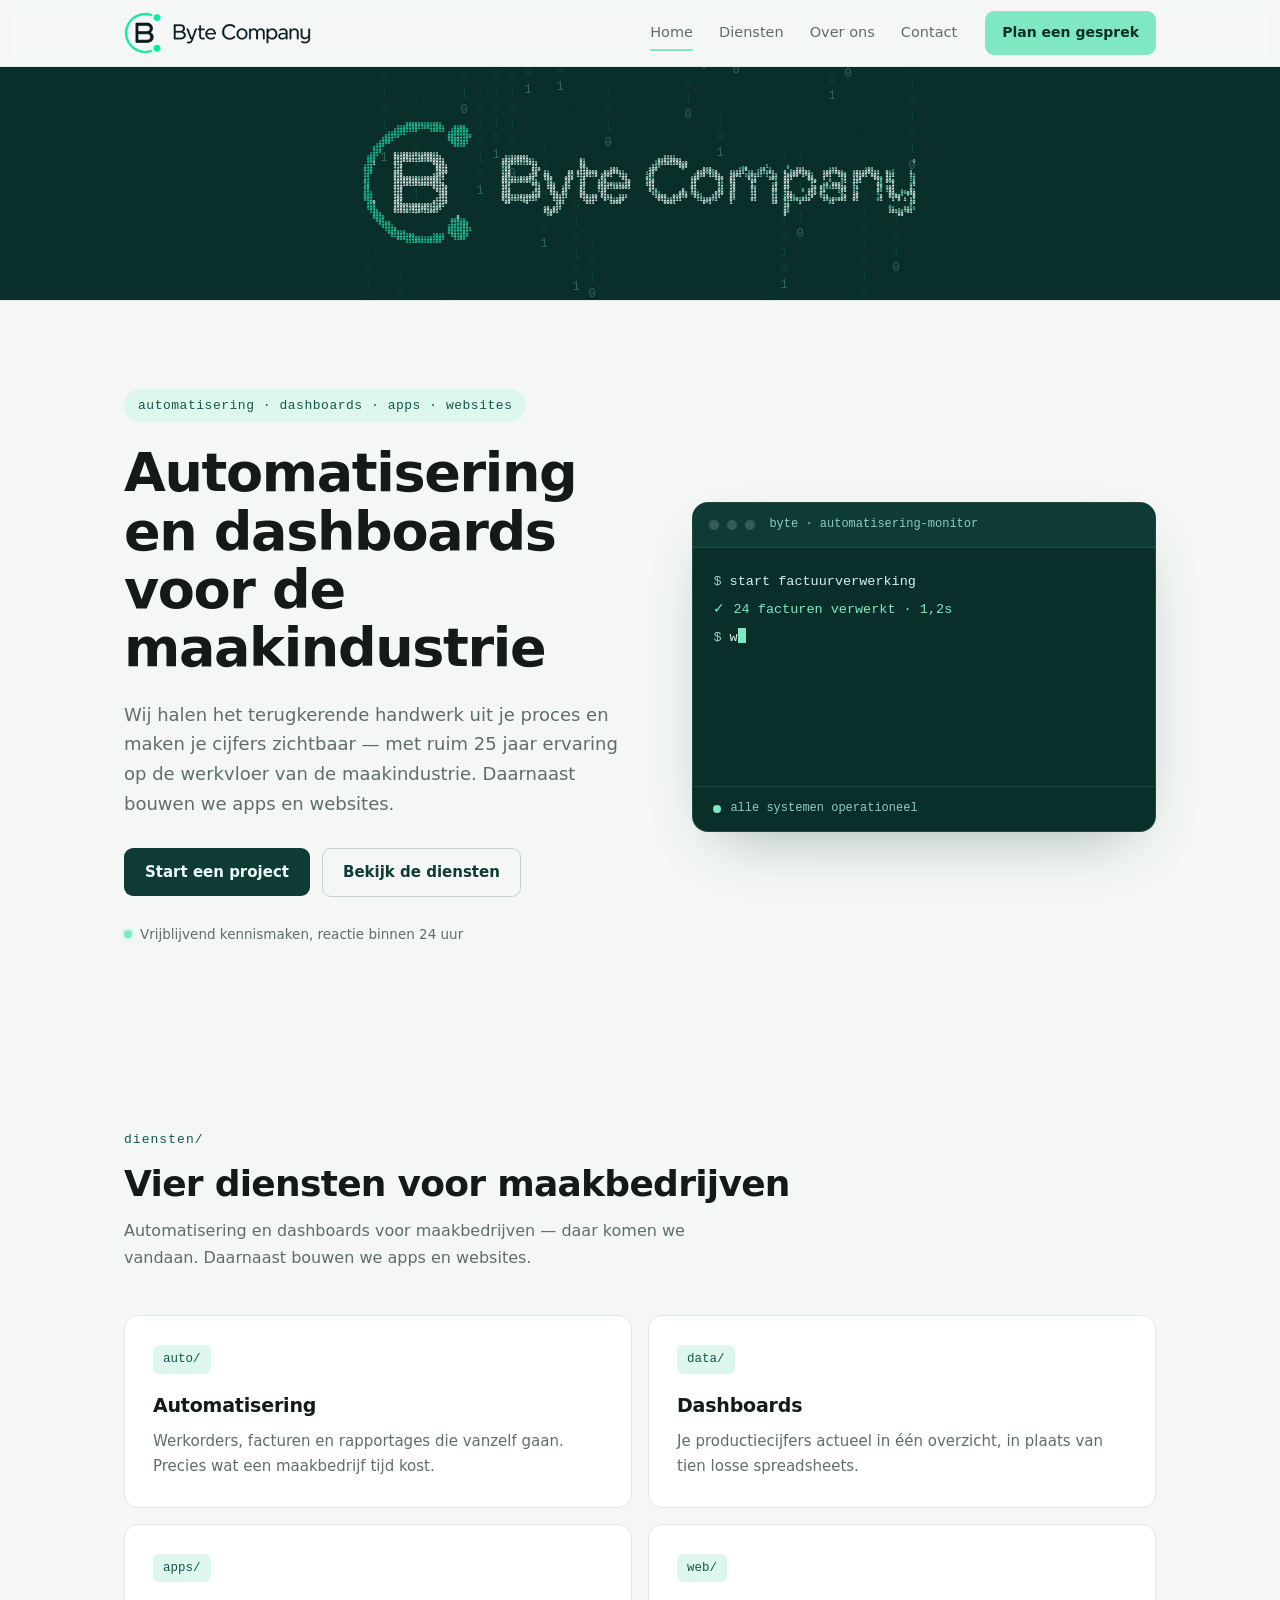
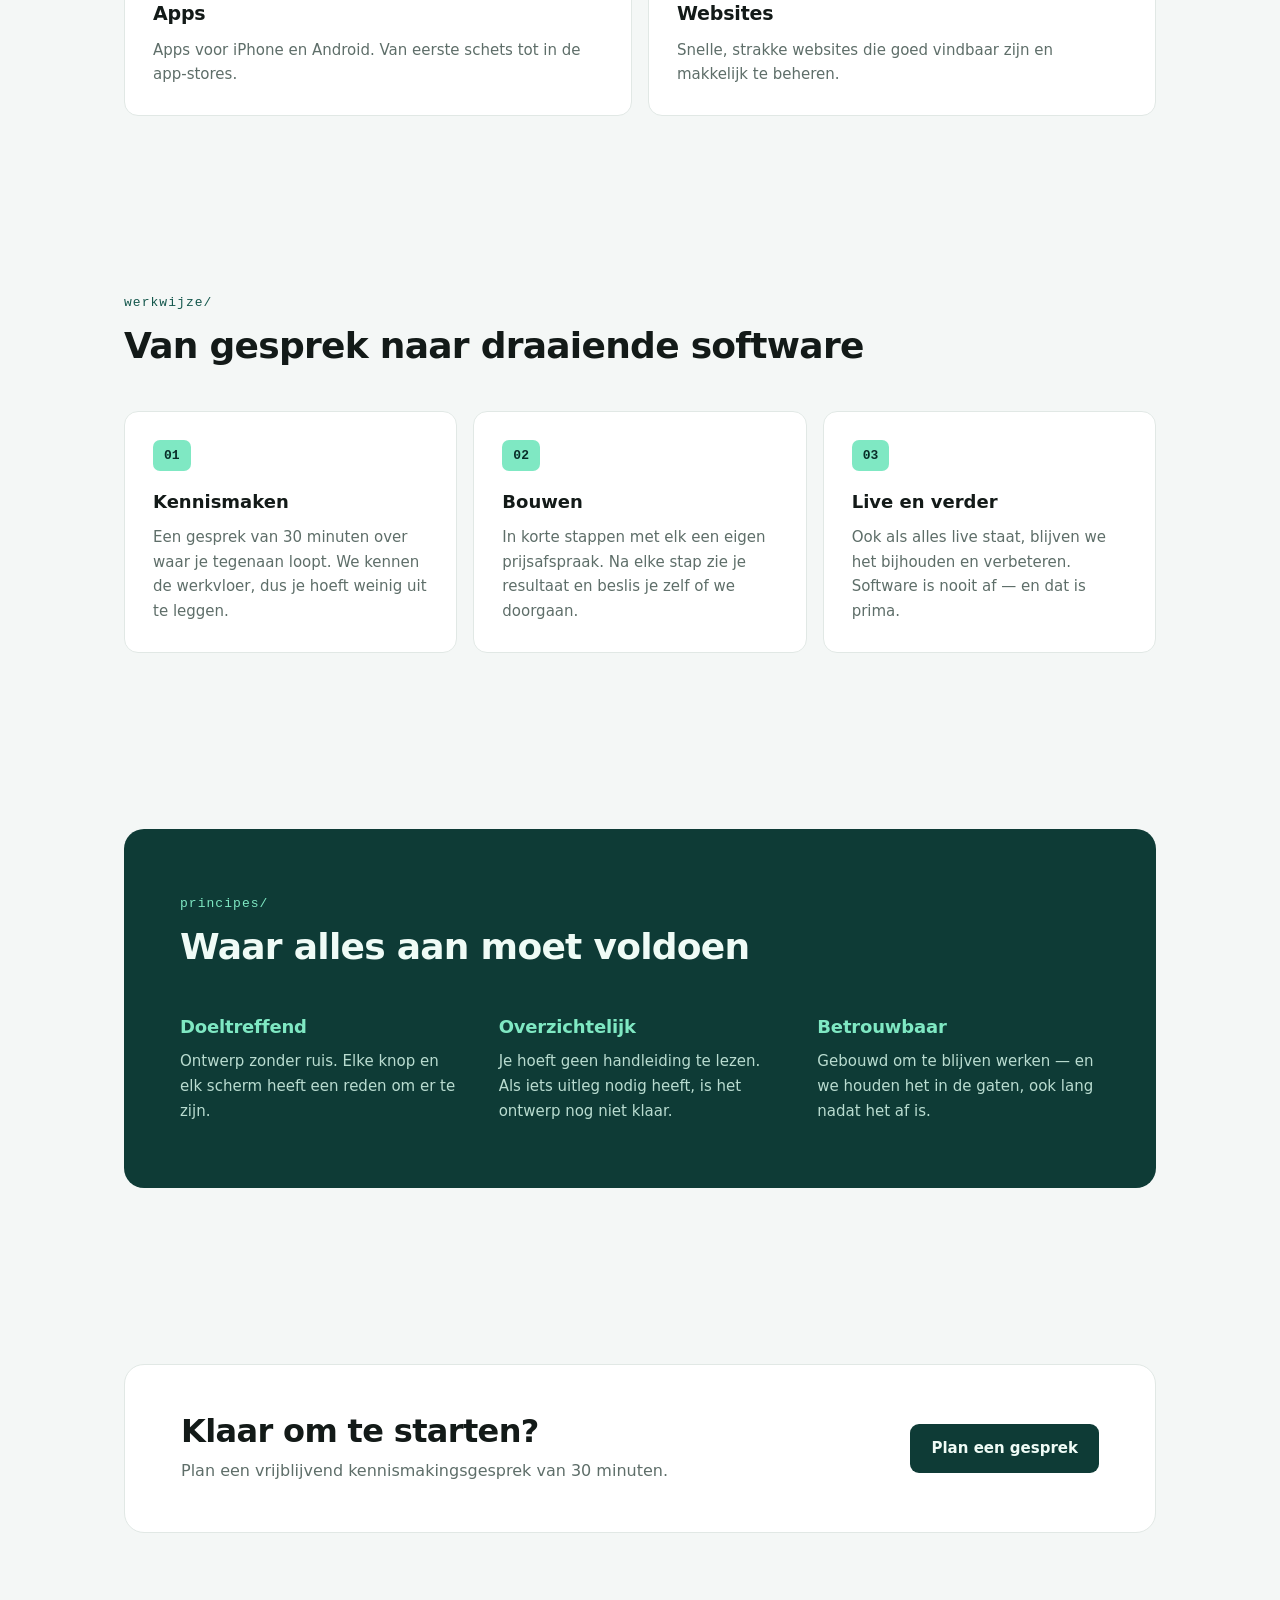
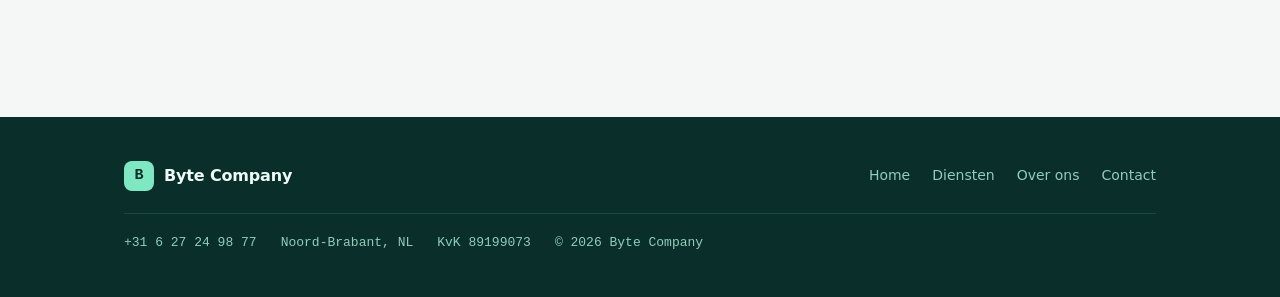
==== index.html @ cc9362eb "Add files via upload" ====
<!DOCTYPE html>
<html lang="nl">
<head>
<meta charset="UTF-8">
<meta name="viewport" content="width=device-width, initial-scale=1.0">
<title>Automatisering en dashboards voor de maakindustrie | Byte Company</title>
<meta name="description" content="Byte Company automatiseert terugkerend werk en bouwt dashboards voor maakbedrijven, met ruim 25 jaar ervaring in de hightech maakindustrie. Ook voor apps en websites.">
<link rel="canonical" href="https://bytecompany.nl/">
<script type="application/ld+json">{"@context":"https://schema.org","@graph":[{"@type":"ProfessionalService","@id":"https://bytecompany.nl/#organisatie","name":"Byte Company","url":"https://bytecompany.nl/","logo":"https://bytecompany.nl/logo.png","image":"https://bytecompany.nl/og-image.jpg","telephone":"+31627249877","description":"Automatisering en dashboards voor maakbedrijven, met ruim 25 jaar ervaring in de hightech maakindustrie. Daarnaast apps en websites.","address":{"@type":"PostalAddress","addressRegion":"Noord-Brabant","addressCountry":"NL"},"areaServed":{"@type":"Country","name":"Nederland"},"knowsAbout":["procesautomatisering","dashboards","maakindustrie","CAD/CAM","CNC-programmering","app-ontwikkeling","webontwikkeling"],"hasOfferCatalog":{"@type":"OfferCatalog","name":"Diensten","itemListElement":[{"@type":"Offer","itemOffered":{"@type":"Service","name":"Automatisering voor maakbedrijven"}},{"@type":"Offer","itemOffered":{"@type":"Service","name":"Dashboards voor maakbedrijven"}},{"@type":"Offer","itemOffered":{"@type":"Service","name":"Apps"}},{"@type":"Offer","itemOffered":{"@type":"Service","name":"Websites"}}]}},{"@type":"WebSite","@id":"https://bytecompany.nl/#website","url":"https://bytecompany.nl/","name":"Byte Company","inLanguage":"nl-NL","publisher":{"@id":"https://bytecompany.nl/#organisatie"}}]}</script>
  <!-- Preview bij het delen van een link (Open Graph) -->
<meta property="og:type" content="website">
<meta property="og:url" content="https://bytecompany.nl/">
<meta property="og:title" content="Automatisering en dashboards voor de maakindustrie | Byte Company">
<meta property="og:description" content="Wij automatiseren terugkerend werk en maken je productiecijfers zichtbaar. Ruim 25 jaar ervaring in de maakindustrie.">
<meta property="og:image" content="https://bytecompany.nl/og-image.jpg">
<meta property="og:image:width" content="1200">
<meta property="og:image:height" content="630">
<meta property="og:locale" content="nl_NL">
<meta property="og:site_name" content="Byte Company">
<meta name="twitter:card" content="summary_large_image">
<meta name="twitter:title" content="Automatisering en dashboards voor de maakindustrie | Byte Company">
<meta name="twitter:description" content="Wij automatiseren terugkerend werk en maken je productiecijfers zichtbaar. Ruim 25 jaar ervaring in de maakindustrie.">
<meta name="twitter:image" content="https://bytecompany.nl/og-image.jpg">
<style>
:root{
  --pine:#0E3B36;
  --pine-deep:#0A2E29;
  --mint:#7FE8C3;
  --mint-tint:#DDF7EC;
  --mint-dark:#14574C;
  --ink:#131A18;
  --mist:#F4F7F6;
  --slate:#5E6E69;
  --line:#E1E8E5;
  --sans:system-ui,-apple-system,"Segoe UI",Roboto,"Helvetica Neue",Arial,sans-serif;
  --mono:ui-monospace,"SF Mono","Cascadia Code",Consolas,"Liberation Mono",Menlo,monospace;
}
*{margin:0;padding:0;box-sizing:border-box}
html{scroll-behavior:smooth}
body{font-family:var(--sans);background:var(--mist);color:var(--ink);line-height:1.65;font-size:16px}
a{color:inherit;text-decoration:none}
:focus-visible{outline:2px solid var(--mint-dark);outline-offset:3px;border-radius:4px}
.wrap{max-width:1080px;margin:0 auto;padding:0 24px}

/* ---------- nav ---------- */
.nav{position:sticky;top:0;z-index:50;background:rgba(244,247,246,.88);backdrop-filter:blur(10px);border-bottom:1px solid var(--line)}
.nav-in{display:flex;align-items:center;gap:28px;height:66px}
.brand{display:flex;align-items:center;gap:10px;font-weight:650;letter-spacing:-.01em}
.bmark{width:30px;height:30px;border-radius:8px;background:var(--pine);color:var(--mint);display:grid;place-items:center;font-family:var(--mono);font-size:15px;font-weight:700}
.nav-links{display:flex;gap:26px;margin-left:auto}
.nav-links a{font-size:14.5px;color:var(--slate);transition:color .15s}
.nav-links a:hover{color:var(--ink)}
.btn{display:inline-flex;align-items:center;gap:8px;border-radius:9px;font-weight:600;font-size:15px;padding:11px 20px;border:1px solid transparent;cursor:pointer;transition:transform .12s,background .15s,border-color .15s}
.btn:active{transform:scale(.98)}
.btn-mint{background:var(--mint);color:var(--pine-deep)}
.btn-mint:hover{background:#8FF0CE}
.btn-pine{background:var(--pine);color:#EFFBF6}
.btn-pine:hover{background:#12463F}
.btn-ghost{background:transparent;color:var(--pine);border-color:#C7D2CE}
.btn-ghost:hover{border-color:var(--pine)}
.nav .btn{padding:9px 16px;font-size:14px}

/* ---------- hero ---------- */
.hero{padding:88px 0 96px}
.hero-grid{display:grid;grid-template-columns:1.05fr .95fr;gap:56px;align-items:center}
.eyebrow{font-family:var(--mono);font-size:13px;letter-spacing:.04em;color:var(--mint-dark);background:var(--mint-tint);display:inline-block;padding:6px 14px;border-radius:99px;margin-bottom:22px}
h1{font-size:clamp(34px,4.6vw,54px);line-height:1.08;letter-spacing:-.025em;font-weight:700}
.hero p.sub{margin:22px 0 30px;font-size:18px;color:var(--slate);max-width:46ch}
.hero-cta{display:flex;gap:12px;flex-wrap:wrap}
.hero-note{margin-top:26px;font-size:13.5px;color:var(--slate);display:flex;align-items:center;gap:8px}
.dot{width:8px;height:8px;border-radius:50%;background:var(--mint);box-shadow:0 0 0 3px var(--mint-tint)}

/* console */
.console{background:var(--pine-deep);border-radius:16px;border:1px solid rgba(127,232,195,.14);overflow:hidden;box-shadow:0 24px 60px -30px rgba(14,59,54,.45)}
.console-bar{display:flex;align-items:center;gap:8px;padding:12px 16px;background:var(--pine);border-bottom:1px solid rgba(127,232,195,.12)}
.console-bar i{width:10px;height:10px;border-radius:50%;background:rgba(232,245,239,.18)}
.console-bar span{margin-left:6px;font-family:var(--mono);font-size:12px;color:#8FCDBD}
.console-body{padding:20px 20px 16px;font-family:var(--mono);font-size:13.5px;line-height:2.05;min-height:238px}
.cl{white-space:pre-wrap;word-break:break-word}
.cl .p{color:#8FCDBD}
.cl .ok{color:var(--mint)}
.cl .tx{color:#DCEEE7}
.caret{display:inline-block;width:8px;height:15px;background:var(--mint);vertical-align:-2px;animation:blink 1s steps(1) infinite}
@keyframes blink{50%{opacity:0}}
.console-status{display:flex;align-items:center;gap:9px;padding:12px 20px;border-top:1px solid rgba(127,232,195,.12);font-family:var(--mono);font-size:12px;color:#8FCDBD}
.pulse{width:8px;height:8px;border-radius:50%;background:var(--mint);animation:pulse 2.2s ease-in-out infinite}
@keyframes pulse{50%{box-shadow:0 0 0 5px rgba(127,232,195,.15)}}

/* ---------- sections ---------- */
section{padding:88px 0}
.kicker{font-family:var(--mono);font-size:13px;letter-spacing:.08em;text-transform:lowercase;color:var(--mint-dark);margin-bottom:12px}
h2{font-size:clamp(26px,3vw,36px);letter-spacing:-.02em;font-weight:700;line-height:1.15}
.section-sub{margin-top:14px;color:var(--slate);max-width:56ch}

/* diensten */
.cards{display:grid;grid-template-columns:repeat(2,1fr);gap:16px;margin-top:44px}
.card{background:#fff;border:1px solid var(--line);border-radius:14px;padding:28px;transition:border-color .15s,transform .15s}
.card:hover{border-color:#B9CCC5;transform:translateY(-2px)}
.tag{font-family:var(--mono);font-size:12.5px;color:var(--mint-dark);background:var(--mint-tint);padding:4px 10px;border-radius:6px;display:inline-block;margin-bottom:16px}
.card h3{font-size:19px;letter-spacing:-.01em;margin-bottom:8px}
.card p{font-size:15px;color:var(--slate)}

/* werkwijze */
.steps{display:grid;grid-template-columns:repeat(3,1fr);gap:16px;margin-top:44px;counter-reset:step}
.step{background:#fff;border:1px solid var(--line);border-radius:14px;padding:28px;position:relative}
.step::before{counter-increment:step;content:counter(step,decimal-leading-zero);font-family:var(--mono);font-size:13px;color:var(--pine-deep);background:var(--mint);padding:5px 11px;border-radius:7px;display:inline-block;margin-bottom:16px;font-weight:700}
.step h3{font-size:18px;margin-bottom:8px}
.step p{font-size:15px;color:var(--slate)}

/* principes band */
.band{background:var(--pine);border-radius:20px;padding:64px 56px;color:#EFFBF6}
.band .kicker{color:var(--mint)}
.band h2{color:#EFFBF6}
.principes{display:grid;grid-template-columns:repeat(3,1fr);gap:36px;margin-top:44px}
.principe h3{font-size:18px;color:var(--mint);margin-bottom:8px;letter-spacing:-.01em}
.principe p{font-size:15px;color:#B9DCD0}

/* cta */
.cta{display:flex;align-items:center;justify-content:space-between;gap:32px;background:#fff;border:1px solid var(--line);border-radius:20px;padding:48px 56px;flex-wrap:wrap}
.cta h2{font-size:clamp(24px,2.6vw,32px)}
.cta p{color:var(--slate);margin-top:8px}

/* footer */
footer{background:var(--pine-deep);color:#8FCDBD;padding:44px 0;margin-top:96px}
.foot{display:flex;align-items:center;justify-content:space-between;gap:20px;flex-wrap:wrap}
.foot .brand{color:#EFFBF6}
.foot .bmark{background:var(--mint);color:var(--pine-deep)}
.foot-links{display:flex;gap:22px;font-size:14px}
.foot-links a:hover{color:#EFFBF6}
.foot small{font-size:13px;font-family:var(--mono)}

/* reveal */
.reveal{opacity:0;transform:translateY(18px);transition:opacity .6s ease,transform .6s ease}
.reveal.in{opacity:1;transform:none}
@media (prefers-reduced-motion:reduce){
  html{scroll-behavior:auto}
  .reveal{opacity:1;transform:none;transition:none}
  .caret,.pulse{animation:none}
}

/* responsive */
@media (max-width:900px){
  .hero-grid{grid-template-columns:1fr;gap:44px}
  .steps,.principes{grid-template-columns:1fr}
  .band{padding:44px 28px}
  .cta{padding:36px 28px}
}
@media (max-width:640px){
  .cards{grid-template-columns:1fr}
  .nav-links{display:none}
  .hero{padding:60px 0 64px}
  section{padding:64px 0}
}

/* --- hamburger menu --- */
.menu-btn{display:none;flex-direction:column;justify-content:center;align-items:stretch;gap:5px;width:44px;height:42px;background:transparent;border:1px solid var(--line);border-radius:9px;cursor:pointer;padding:0 11px}
.menu-btn span{display:block;height:2px;background:var(--ink);border-radius:2px;transition:transform .2s,opacity .2s}
.menu-btn[aria-expanded="true"] span:nth-child(1){transform:translateY(7px) rotate(45deg)}
.menu-btn[aria-expanded="true"] span:nth-child(2){opacity:0}
.menu-btn[aria-expanded="true"] span:nth-child(3){transform:translateY(-7px) rotate(-45deg)}
.mobiel-menu{display:none;border-top:1px solid var(--line);background:rgba(244,247,246,.98);padding:10px 24px 20px}
.mobiel-menu a{display:block;padding:13px 4px;font-size:16px;color:var(--ink);border-bottom:1px solid var(--line)}
.mobiel-menu a.btn{border-bottom:none;margin-top:14px;justify-content:center;text-align:center;padding:12px 20px}
@media (max-width:760px){
  .nav-links,.nav-cta{display:none}
  .menu-btn{display:flex;margin-left:auto}
  .mobiel-menu:not([hidden]){display:block}
}
/* --- footer contactregel --- */
.foot-sub{display:flex;flex-wrap:wrap;gap:8px 24px;margin-top:22px;padding-top:18px;border-top:1px solid rgba(127,232,195,.14);font-size:13px;font-family:var(--mono);color:#8FCDBD}
.foot-sub a:hover{color:#EFFBF6}

.hero .eyebrow,.hero h1,.hero .sub,.hero-cta,.hero-note{animation:rise .75s cubic-bezier(.22,1,.36,1) both}
.hero h1{animation-delay:.08s}
.hero .sub{animation-delay:.16s}
.hero-cta{animation-delay:.24s}
.hero-note{animation-delay:.32s}
.console{animation:rise .9s cubic-bezier(.22,1,.36,1) .3s both}

/* --- modernisering: logo & animaties --- */
.brand img{height:42px;width:auto;display:block;transition:transform .35s cubic-bezier(.22,1,.36,1)}
.brand:hover img{transform:scale(1.045)}
.nav-links a{position:relative}
.nav-links a::after{content:"";position:absolute;left:0;bottom:-6px;height:2px;width:100%;background:var(--mint);border-radius:2px;transform:scaleX(0);transform-origin:left;transition:transform .28s cubic-bezier(.22,1,.36,1)}
.nav-links a:hover::after,.nav-links a[aria-current="page"]::after{transform:scaleX(1)}
.btn{transition:transform .18s cubic-bezier(.22,1,.36,1),background .15s,border-color .15s,box-shadow .25s}
.btn:hover{transform:translateY(-2px);box-shadow:0 10px 22px -10px rgba(14,59,54,.45)}
.btn:active{transform:translateY(0) scale(.98)}
@keyframes rise{from{opacity:0;transform:translateY(22px)}to{opacity:1;transform:none}}
.reveal{opacity:0;transform:translateY(26px);filter:blur(6px)}
.reveal.in{opacity:1;transform:none;filter:none}
.reveal,.card,.step,.waarde,.dienst,.fam-card,.info-card,.form-card{transition:opacity .7s cubic-bezier(.22,1,.36,1),transform .55s cubic-bezier(.22,1,.36,1),filter .7s cubic-bezier(.22,1,.36,1),box-shadow .4s cubic-bezier(.22,1,.36,1),border-color .25s,background .2s}
.card:hover,.step:hover,.waarde:hover{transform:translateY(-4px);border-color:#B9CCC5;box-shadow:0 18px 40px -22px rgba(14,59,54,.3)}
@media (prefers-reduced-motion:reduce){
  .reveal{opacity:1;transform:none;filter:none;transition:none}
  .brand img,.btn,.nav-links a::after{transition:none}
  .hero .eyebrow,.hero h1,.hero .sub,.hero-cta,.hero-note,.console,.pagehead .kicker,.pagehead h1,.pagehead p{animation:none}
}

/* --- compacte nav bij scrollen --- */
.nav-in{transition:height .35s cubic-bezier(.22,1,.36,1)}
.brand img{transition:transform .35s cubic-bezier(.22,1,.36,1),height .35s cubic-bezier(.22,1,.36,1)}
.nav.compact .nav-in{height:52px}
.nav.compact .brand img{height:32px}
.nav.compact{box-shadow:0 6px 20px -14px rgba(14,59,54,.3)}

/* --- logo-regen (matrix) hero --- */
.logo-rain{position:relative;background:var(--pine-deep);height:clamp(190px,26vh,260px);overflow:hidden;border-bottom:1px solid var(--line)}
.logo-rain canvas{position:absolute;inset:0;width:100%;height:100%;display:block}
</style>
</head>
<body>

<nav class="nav">
  <div class="wrap nav-in">
    <a class="brand" href="index.html" aria-label="Byte Company — naar home">
      <img src="[data-uri]" alt="Byte Company">
    </a>
    <div class="nav-links">
      <a href="index.html" aria-current="page">Home</a>
      <a href="diensten.html">Diensten</a>
      <a href="over-ons.html">Over ons</a>
      <a href="contact.html">Contact</a>
    </div>
    <a class="btn btn-mint nav-cta" href="contact.html">Plan een gesprek</a>
    <button class="menu-btn" type="button" aria-label="Menu openen" aria-expanded="false" aria-controls="mobielmenu">
      <span></span><span></span><span></span>
    </button>
  </div>
  <div class="mobiel-menu" id="mobielmenu" hidden>
    <a href="index.html">Home</a>
    <a href="diensten.html">Diensten</a>
    <a href="over-ons.html">Over ons</a>
    <a href="contact.html">Contact</a>
    <a class="btn btn-mint" href="contact.html">Plan een gesprek</a>
  </div>
</nav>

<div class="logo-rain" id="logoRain" role="img" aria-label="Byte Company">
  <canvas aria-hidden="true"></canvas>
  <noscript><style>.logo-rain{display:none}</style></noscript>
</div>

<header class="hero" id="top">
  <div class="wrap hero-grid">
    <div>
      <span class="eyebrow">automatisering · dashboards · apps · websites</span>
      <h1>Automatisering en dashboards voor de maakindustrie</h1>
      <p class="sub">Wij halen het terugkerende handwerk uit je proces en maken je cijfers zichtbaar — met ruim 25 jaar ervaring op de werkvloer van de maakindustrie. Daarnaast bouwen we apps en websites.</p>
      <div class="hero-cta">
        <a class="btn btn-pine" href="contact.html">Start een project</a>
        <a class="btn btn-ghost" href="diensten.html">Bekijk de diensten</a>
      </div>
      <p class="hero-note"><span class="dot" aria-hidden="true"></span> Vrijblijvend kennismaken, reactie binnen 24 uur</p>
    </div>

    <div class="console" aria-label="Voorbeeld van een draaiende automatisering">
      <div class="console-bar">
        <i></i><i></i><i></i>
        <span>byte · automatisering-monitor</span>
      </div>
      <div class="console-body" id="console" aria-live="off"></div>
      <div class="console-status"><span class="pulse" aria-hidden="true"></span> alle systemen operationeel</div>
    </div>
  </div>
</header>

<section id="diensten">
  <div class="wrap">
    <p class="kicker">diensten/</p>
    <h2>Vier diensten voor maakbedrijven</h2>
    <p class="section-sub">Automatisering en dashboards voor maakbedrijven — daar komen we vandaan. Daarnaast bouwen we apps en websites.</p>
    <div class="cards">
      <div class="card reveal">
        <span class="tag">auto/</span>
        <h3>Automatisering</h3>
        <p>Werkorders, facturen en rapportages die vanzelf gaan. Precies wat een maakbedrijf tijd kost.</p>
      </div>
      <div class="card reveal">
        <span class="tag">data/</span>
        <h3>Dashboards</h3>
        <p>Je productiecijfers actueel in één overzicht, in plaats van tien losse spreadsheets.</p>
      </div>
      <div class="card reveal">
        <span class="tag">apps/</span>
        <h3>Apps</h3>
        <p>Apps voor iPhone en Android. Van eerste schets tot in de app-stores.</p>
      </div>
      <div class="card reveal">
        <span class="tag">web/</span>
        <h3>Websites</h3>
        <p>Snelle, strakke websites die goed vindbaar zijn en makkelijk te beheren.</p>
      </div>
    </div>
  </div>
</section>

<section id="werkwijze">
  <div class="wrap">
    <p class="kicker">werkwijze/</p>
    <h2>Van gesprek naar draaiende software</h2>
    <div class="steps">
      <div class="step reveal">
        <h3>Kennismaken</h3>
        <p>Een gesprek van 30 minuten over waar je tegenaan loopt. We kennen de werkvloer, dus je hoeft weinig uit te leggen.</p>
      </div>
      <div class="step reveal">
        <h3>Bouwen</h3>
        <p>In korte stappen met elk een eigen prijsafspraak. Na elke stap zie je resultaat en beslis je zelf of we doorgaan.</p>
      </div>
      <div class="step reveal">
        <h3>Live en verder</h3>
        <p>Ook als alles live staat, blijven we het bijhouden en verbeteren. Software is nooit af — en dat is prima.</p>
      </div>
    </div>
  </div>
</section>

<section id="principes">
  <div class="wrap">
    <div class="band reveal">
      <p class="kicker">principes/</p>
      <h2>Waar alles aan moet voldoen</h2>
      <div class="principes">
        <div class="principe">
          <h3>Doeltreffend</h3>
          <p>Ontwerp zonder ruis. Elke knop en elk scherm heeft een reden om er te zijn.</p>
        </div>
        <div class="principe">
          <h3>Overzichtelijk</h3>
          <p>Je hoeft geen handleiding te lezen. Als iets uitleg nodig heeft, is het ontwerp nog niet klaar.</p>
        </div>
        <div class="principe">
          <h3>Betrouwbaar</h3>
          <p>Gebouwd om te blijven werken — en we houden het in de gaten, ook lang nadat het af is.</p>
        </div>
      </div>
    </div>
  </div>
</section>

<section id="contact">
  <div class="wrap">
    <div class="cta reveal">
      <div>
        <h2>Klaar om te starten?</h2>
        <p>Plan een vrijblijvend kennismakingsgesprek van 30 minuten.</p>
      </div>
      <a class="btn btn-pine" href="contact.html">Plan een gesprek</a>
    </div>
  </div>
</section>

<footer>
  <div class="wrap">
    <div class="foot">
      <a class="brand" href="index.html"><span class="bmark">B</span> Byte Company</a>
      <div class="foot-links">
        <a href="index.html">Home</a>
        <a href="diensten.html">Diensten</a>
        <a href="over-ons.html">Over ons</a>
        <a href="contact.html">Contact</a>
      </div>
    </div>
    <div class="foot-sub">
      <a href="tel:+31627249877">+31 6 27 24 98 77</a>
      <span>Noord-Brabant, NL</span>
      <span>KvK 89199073</span>
      <span>© 2026 Byte Company</span>
    </div>
  </div>
</footer>

<script>
(function(){
  var reduce = window.matchMedia("(prefers-reduced-motion: reduce)").matches;

  /* reveal on scroll */
  var els = document.querySelectorAll(".reveal");
  if (reduce || !("IntersectionObserver" in window)) {
    els.forEach(function(el){ el.classList.add("in"); });
  } else {
    var io = new IntersectionObserver(function(entries){
      entries.forEach(function(e){
        if (e.isIntersecting) { e.target.classList.add("in"); io.unobserve(e.target); setTimeout(function(){ e.target.style.transitionDelay = "0ms"; }, 900); }
      });
    }, { threshold: .15 });
    els.forEach(function(el){
      var p = el.parentElement, i = 0;
      if (p) { for (var j = 0; j < p.children.length; j++) { if (p.children[j] === el) break; if (p.children[j].classList && p.children[j].classList.contains("reveal")) i++; } }
      el.style.transitionDelay = Math.min(i * 90, 360) + "ms";
      io.observe(el);
    });
  }

  /* console typing */
  var box = document.getElementById("console");
  var script = [
    { p: "$ ", tx: "start factuurverwerking", cls: "tx" },
    { ok: "\u2713 24 facturen verwerkt \u00b7 1,2s" },
    { p: "$ ", tx: "werk orderstatus bij", cls: "tx" },
    { ok: "\u2713 8 werkorders bijgewerkt" },
    { p: "$ ", tx: "maak weekrapport", cls: "tx" },
    { ok: "\u2713 rapport verstuurd naar 3 ontvangers" }
  ];

  function renderStatic(){
    box.innerHTML = script.map(function(l){
      return l.ok
        ? '<div class="cl"><span class="ok">' + l.ok + '</span></div>'
        : '<div class="cl"><span class="p">' + l.p + '</span><span class="tx">' + l.tx + '</span></div>';
    }).join("");
  }

  if (reduce) { renderStatic(); return; }

  var li = 0;
  function typeLine(){
    if (li >= script.length) {
      setTimeout(function(){ box.innerHTML = ""; li = 0; typeLine(); }, 6000);
      return;
    }
    var l = script[li];
    var div = document.createElement("div");
    div.className = "cl";
    box.appendChild(div);
    if (l.ok) {
      div.innerHTML = '<span class="ok">' + l.ok + '</span>';
      li++;
      setTimeout(typeLine, 700);
      return;
    }
    div.innerHTML = '<span class="p">' + l.p + '</span><span class="tx"></span><span class="caret"></span>';
    var target = div.querySelector(".tx");
    var i = 0;
    (function tick(){
      if (i <= l.tx.length) {
        target.textContent = l.tx.slice(0, i++);
        setTimeout(tick, 34);
      } else {
        div.querySelector(".caret").remove();
        li++;
        setTimeout(typeLine, 420);
      }
    })();
  }
  typeLine();
})();
</script>

<script>
(function(){
  var mb = document.querySelector(".menu-btn");
  var mm = document.getElementById("mobielmenu");
  if (!mb || !mm) return;
  mb.addEventListener("click", function(){
    var open = mb.getAttribute("aria-expanded") === "true";
    mb.setAttribute("aria-expanded", String(!open));
    mb.setAttribute("aria-label", open ? "Menu openen" : "Menu sluiten");
    mm.hidden = open;
  });
})();
</script>

<script>
(function(){
  var nav = document.querySelector(".nav");
  if (!nav) return;
  var on = false;
  function upd(){
    var s = window.scrollY > 40;
    if (s !== on) { on = s; nav.classList.toggle("compact", s); }
  }
  window.addEventListener("scroll", upd, { passive: true });
  upd();
})();
</script>

<script>
(function(){
  var bandEl=document.getElementById("logoRain");
  if(!bandEl){return;}
  var cv=bandEl.querySelector("canvas");
  var ctx=cv&&cv.getContext?cv.getContext("2d"):null;
  if(!ctx){bandEl.style.display="none";return;}
  var reduce=window.matchMedia("(prefers-reduced-motion: reduce)").matches;
  var MONO='ui-monospace,"SF Mono","Cascadia Code",Consolas,Menlo,monospace';
  var GREEN="#14D3A3",LIGHT="#EDF7F2",MINT="#7FE8C3";
  var DPR=Math.min(window.devicePixelRatio||1,3);
  var img=new Image();
  var W,H,logoW,logoH,ox,oy,step,pts=[],cols=[],finalCv=null,t0=null,last=null,done=false;
  var T_FADE=3.5,FADE_DUR=1.3;

  function isGreen(d,i){return d[i+1]>140&&d[i+1]>d[i]+40;}

  function build(){
    W=bandEl.clientWidth;H=bandEl.clientHeight;
    cv.width=Math.round(W*DPR);cv.height=Math.round(H*DPR);
    ctx.setTransform(DPR,0,0,DPR,0,0);
    logoW=Math.min(560,W-48);logoH=logoW*img.height/img.width;
    ox=Math.round((W-logoW)/2);oy=Math.round((H-logoH)/2);
    step=logoW>440?3:2;
    var s=document.createElement("canvas");
    s.width=logoW;s.height=Math.round(logoH);
    var sx=s.getContext("2d");
    sx.drawImage(img,0,0,s.width,s.height);
    var data;
    try{data=sx.getImageData(0,0,s.width,s.height).data;}catch(e){bandEl.style.display="none";return false;}
    pts=[];
    for(var y=2;y<s.height;y+=step){
      for(var x=2;x<s.width;x+=step){
        var i=(y*s.width+x)*4;
        if(data[i+3]<100)continue;
        var p={tx:ox+x,ty:oy+y,color:isGreen(data,i)?GREEN:LIGHT,
          delay:(x/s.width)*0.6+Math.random()*1.3,
          dur:0.9+Math.random()*0.6,
          drop:H*0.5+Math.random()*H*0.6,
          seed:(Math.random()*2)|0,
          fl:0.16+Math.random()*0.22};
        p.settle=p.delay+p.dur+0.2+Math.random()*0.4;
        p.ch=Math.random()<0.5?"1":"0";
        pts.push(p);
      }
    }
    cols=[];
    var n=Math.max(6,Math.floor(logoW/16));
    for(var c=0;c<n;c++){cols.push({x:ox+c*16+8,y:Math.random()*H*-1.5,sp:60+Math.random()*130,len:5+((Math.random()*9)|0)});}
    finalCv=document.createElement("canvas");
    finalCv.width=Math.round(logoW*DPR);finalCv.height=Math.round(logoH*DPR);
    var fx=finalCv.getContext("2d");
    fx.drawImage(img,0,0,finalCv.width,finalCv.height);
    return true;
  }

  function drawFinal(){
    ctx.clearRect(0,0,W,H);
    ctx.globalAlpha=1;
    ctx.drawImage(finalCv,ox,oy,logoW,logoH);
  }

  function frame(now){
    if(t0===null){t0=now;last=now;}
    var t=(now-t0)/1000;
    var dt=Math.min(0.05,(now-last)/1000);last=now;
    ctx.clearRect(0,0,W,H);
    var f=t<T_FADE?0:Math.min(1,(t-T_FADE)/FADE_DUR);
    var ease=f*f*(3-2*f);

    var bgA=1-ease;
    if(bgA>0.02){
      ctx.font="12px "+MONO;
      ctx.textAlign="center";ctx.textBaseline="middle";
      for(var c=0;c<cols.length;c++){
        var col=cols[c];
        col.y+=col.sp*dt;
        if(col.y-col.len*16>H){col.y=-Math.random()*H*0.6;col.sp=70+Math.random()*150;}
        for(var r=0;r<col.len;r++){
          var cy=col.y-r*16;
          if(cy<-10||cy>H+10)continue;
          ctx.globalAlpha=(r===0?0.30:0.16*(1-r/col.len))*bgA;
          ctx.fillStyle=r===0?MINT:GREEN;
          ctx.fillText(((col.x+((cy/16)|0))%2===0)?"0":"1",col.x,cy);
        }
      }
    }

    ctx.font="700 "+(step+2)+"px "+MONO;
    ctx.textAlign="center";ctx.textBaseline="middle";
    var digA=1-ease;
    if(digA>0.01){
      for(var j=0;j<pts.length;j++){
        var p=pts[j];
        var lt=t-p.delay;
        if(lt<0)continue;
        var pr=Math.min(1,lt/p.dur);
        var e2=1-Math.pow(1-pr,4);
        var yy=p.ty-p.drop*(1-e2);
        var landed=pr>=1;
        var ch=t<p.settle?((((t/p.fl)|0)+p.seed)%2===0?"0":"1"):p.ch;
        ctx.globalAlpha=(landed?1:0.85)*digA;
        ctx.fillStyle=landed?p.color:MINT;
        ctx.fillText(ch,p.tx,yy);
      }
    }

    if(ease>0){
      ctx.globalAlpha=ease;
      ctx.drawImage(finalCv,ox,oy,logoW,logoH);
      ctx.globalAlpha=1;
    }

    if(f>=1){done=true;drawFinal();return;}
    requestAnimationFrame(frame);
  }

  img.onload=function(){
    if(!build())return;
    if(reduce){done=true;drawFinal();return;}
    requestAnimationFrame(frame);
  };
  img.onerror=function(){bandEl.style.display="none";};
  img.src="[data-uri]";

  var rt;
  window.addEventListener("resize",function(){
    clearTimeout(rt);
    rt=setTimeout(function(){
      if(!img.complete||!finalCv)return;
      if(!build())return;
      if(done||reduce){drawFinal();}
    },160);
  });

})();
</script>

</body>
</html>
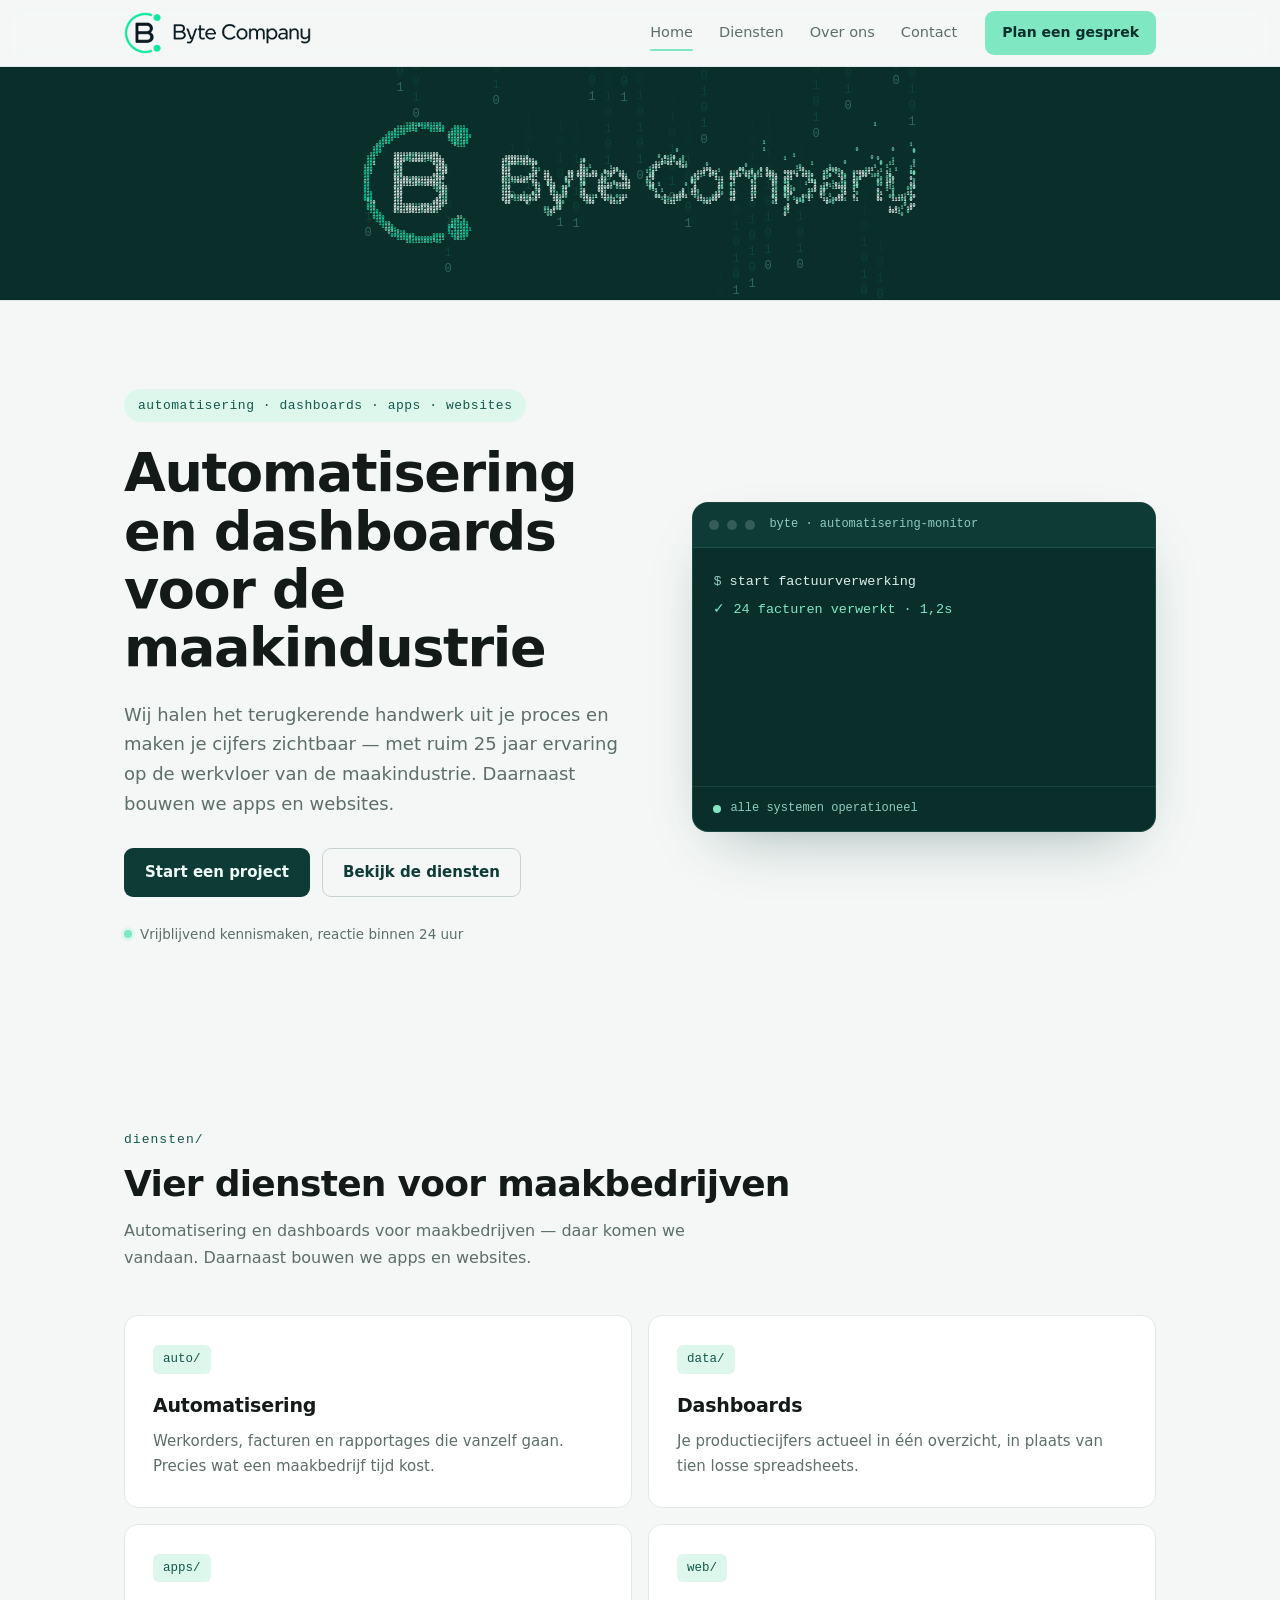
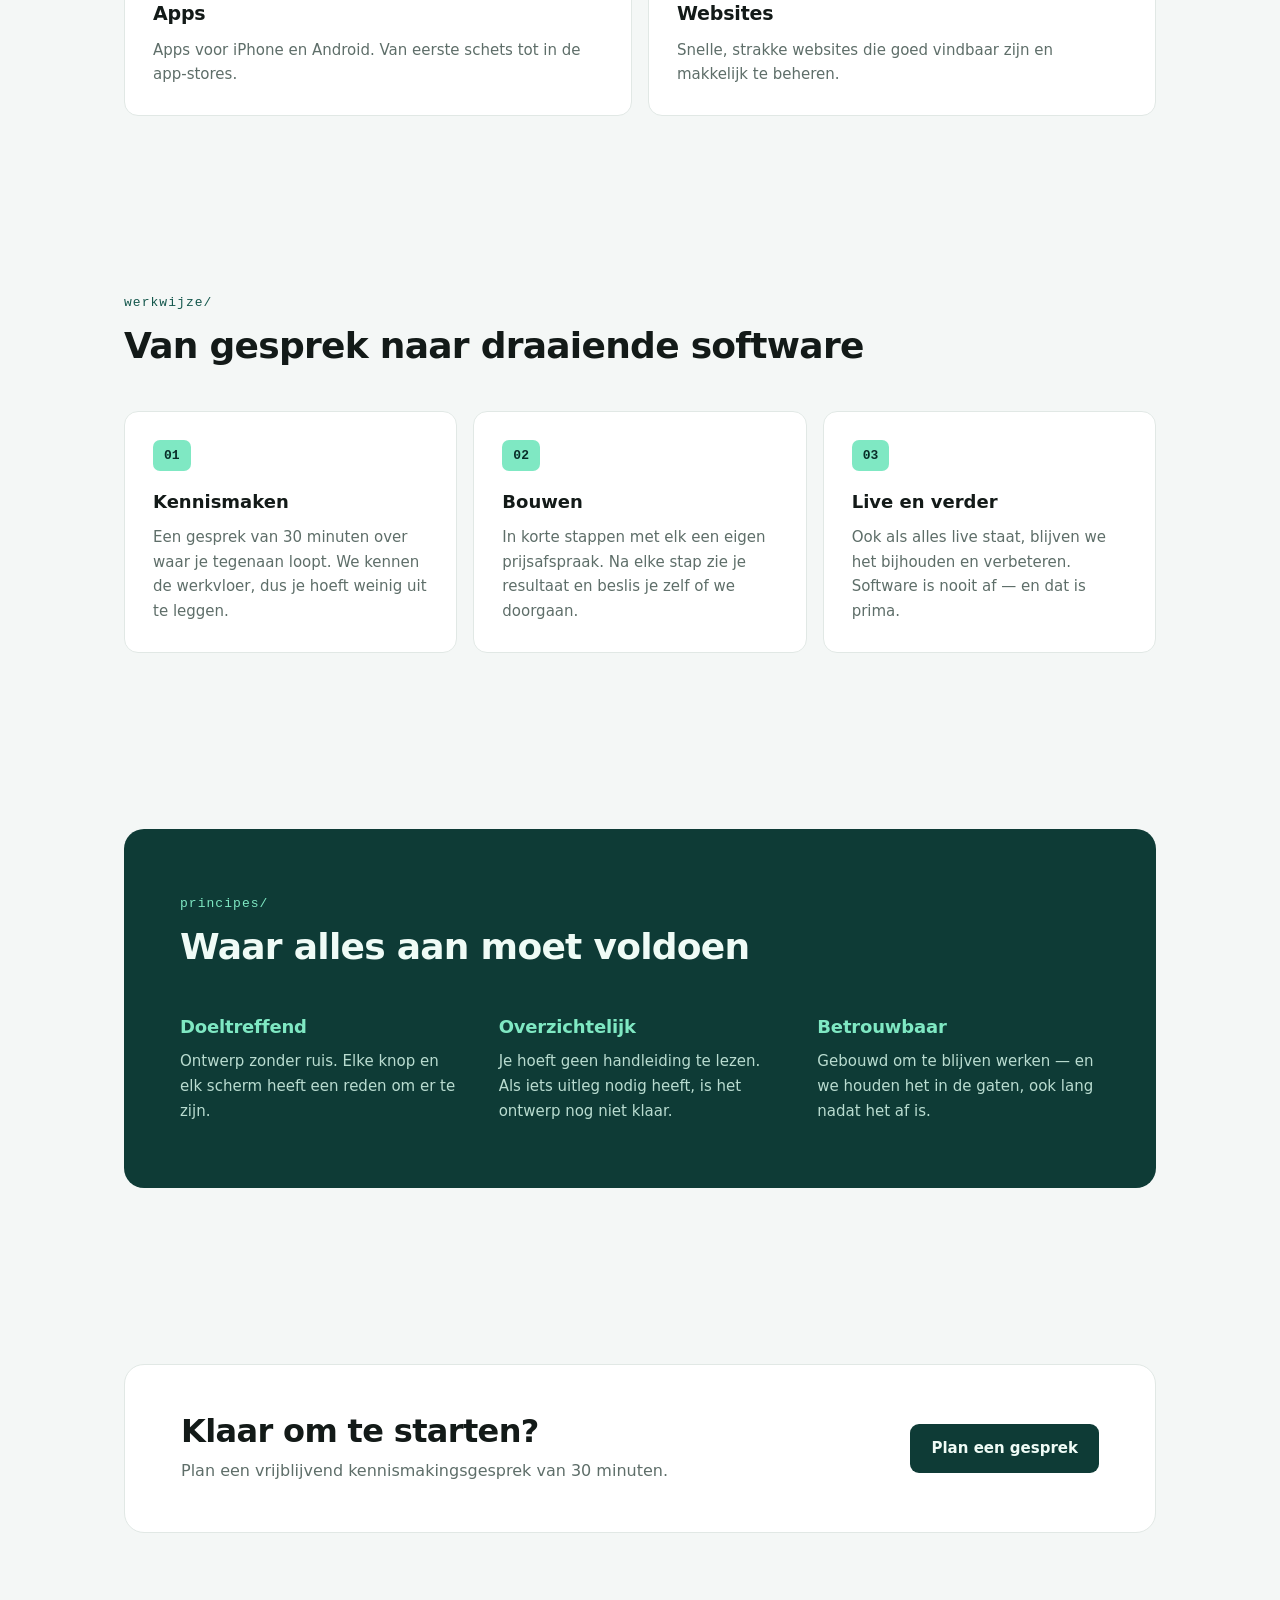
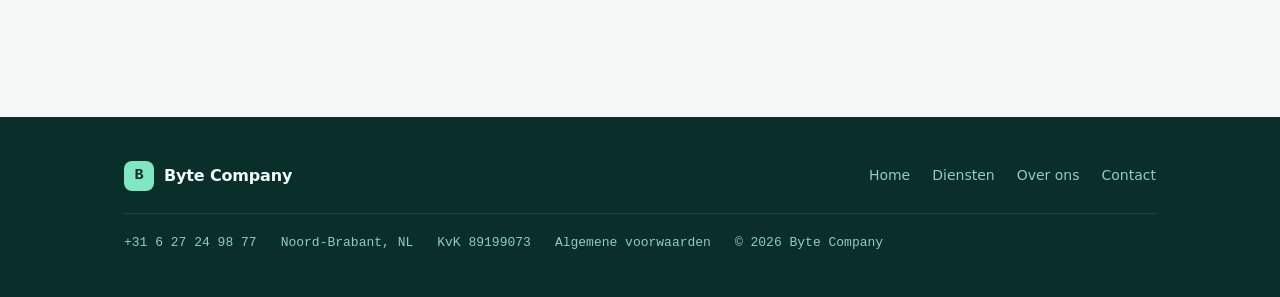
==== commit 7a32ced0: "voorwaarden en snellere laadtijden" ====
--- a/index.html
+++ b/index.html
@@ -214,7 +214,7 @@
 <nav class="nav">
   <div class="wrap nav-in">
     <a class="brand" href="index.html" aria-label="Byte Company — naar home">
-      <img src="[data-uri]" alt="Byte Company">
+      <picture><source srcset="logo.webp" type="image/webp"><img src="logo.png" alt="Byte Company"></picture>
     </a>
     <div class="nav-links">
       <a href="index.html" aria-current="page">Home</a>
@@ -366,6 +366,7 @@
       <a href="tel:+31627249877">+31 6 27 24 98 77</a>
       <span>Noord-Brabant, NL</span>
       <span>KvK 89199073</span>
+      <a href="voorwaarden.html">Algemene voorwaarden</a>
       <span>© 2026 Byte Company</span>
     </div>
   </div>
@@ -599,7 +600,7 @@
     requestAnimationFrame(frame);
   };
   img.onerror=function(){bandEl.style.display="none";};
-  img.src="[data-uri]";
+  (function(){var t=document.createElement("canvas");var webp=t.toDataURL&&t.toDataURL("image/webp").indexOf("data:image/webp")===0;img.src=webp?"band.webp":"band.png";})();
 
   var rt;
   window.addEventListener("resize",function(){
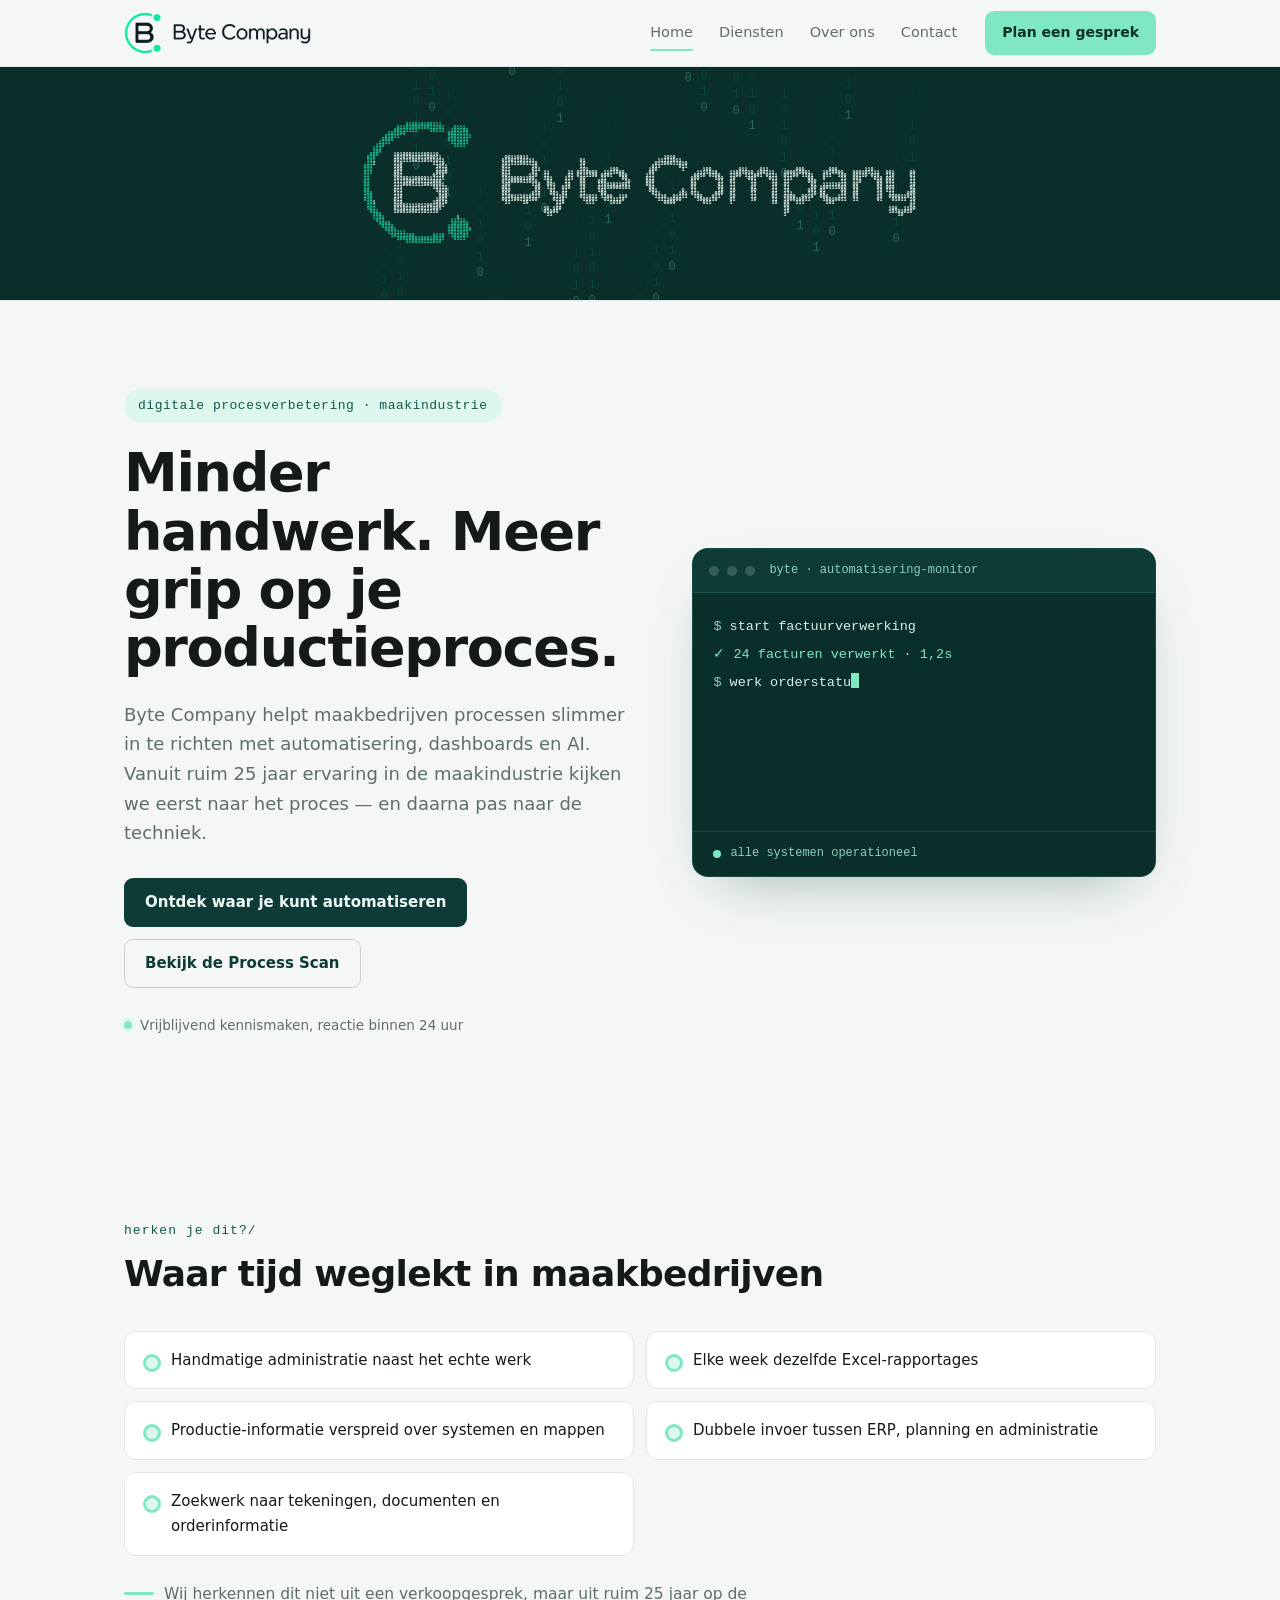
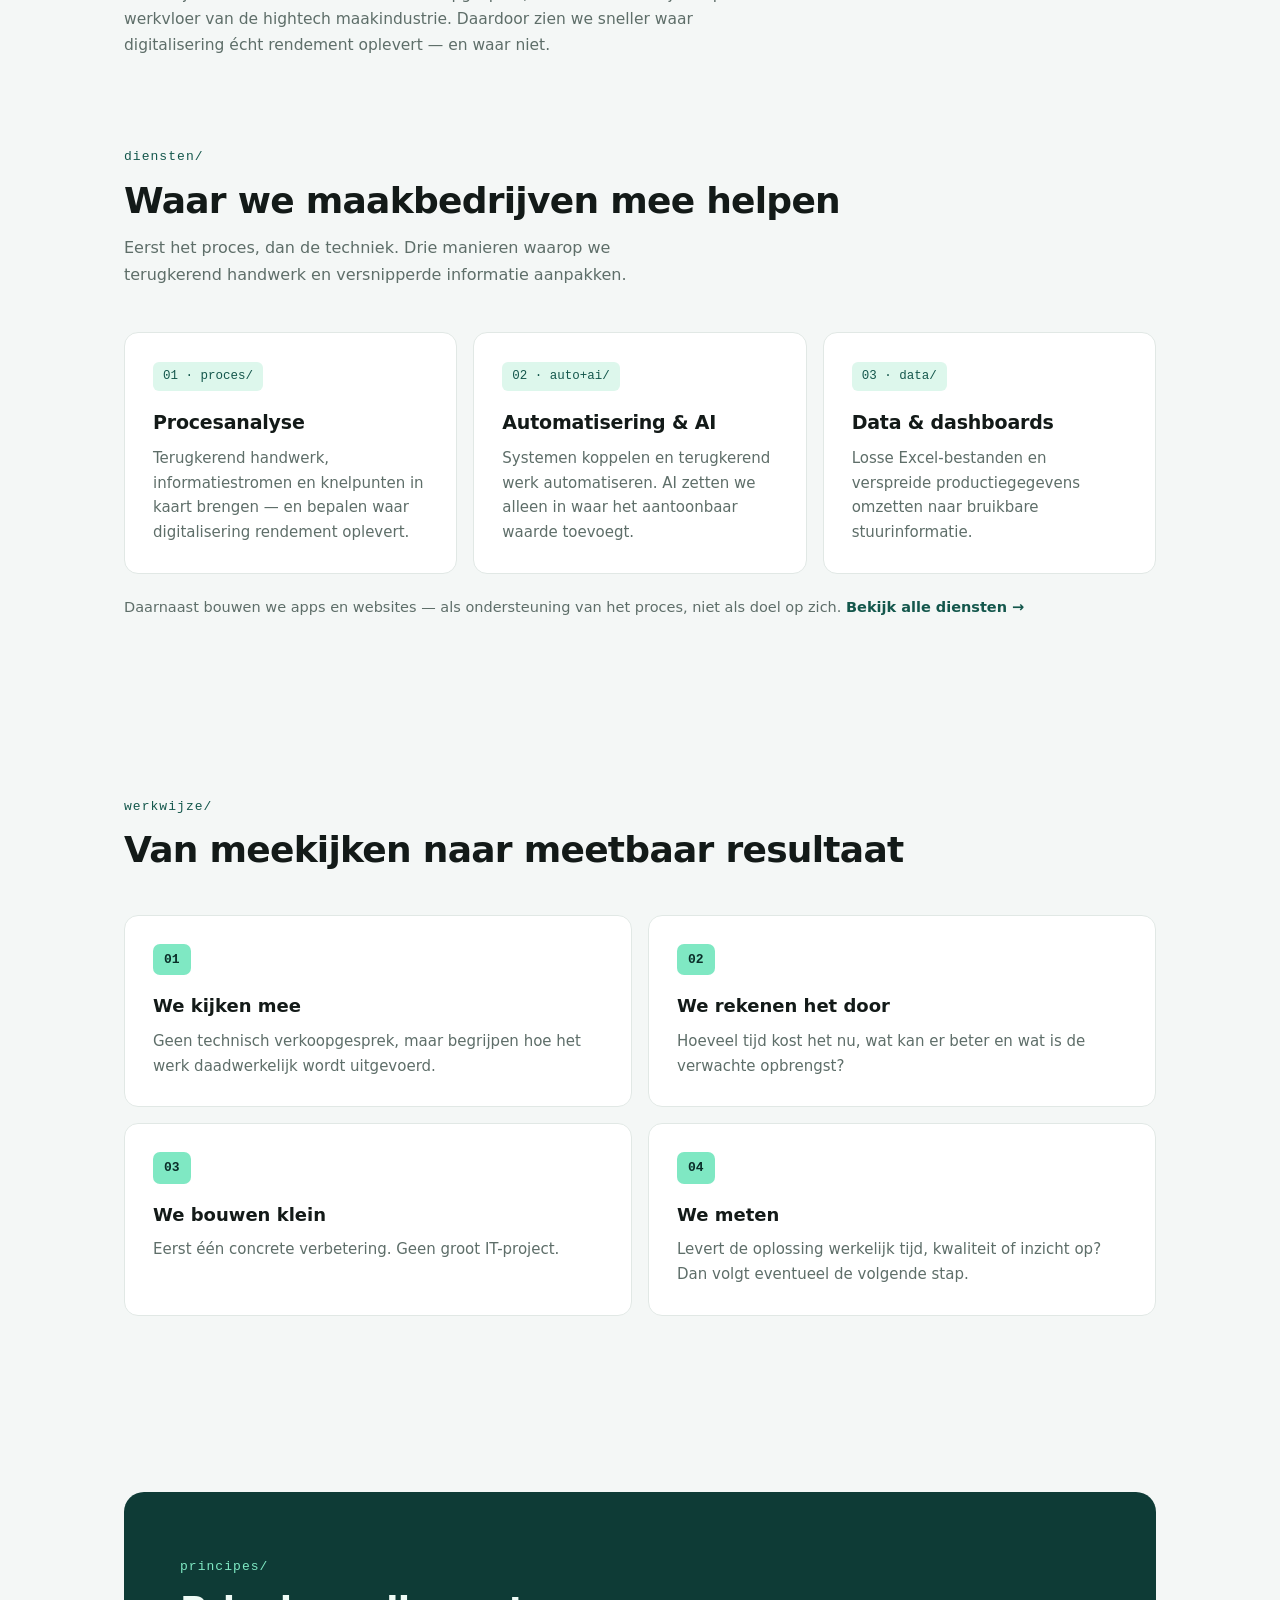
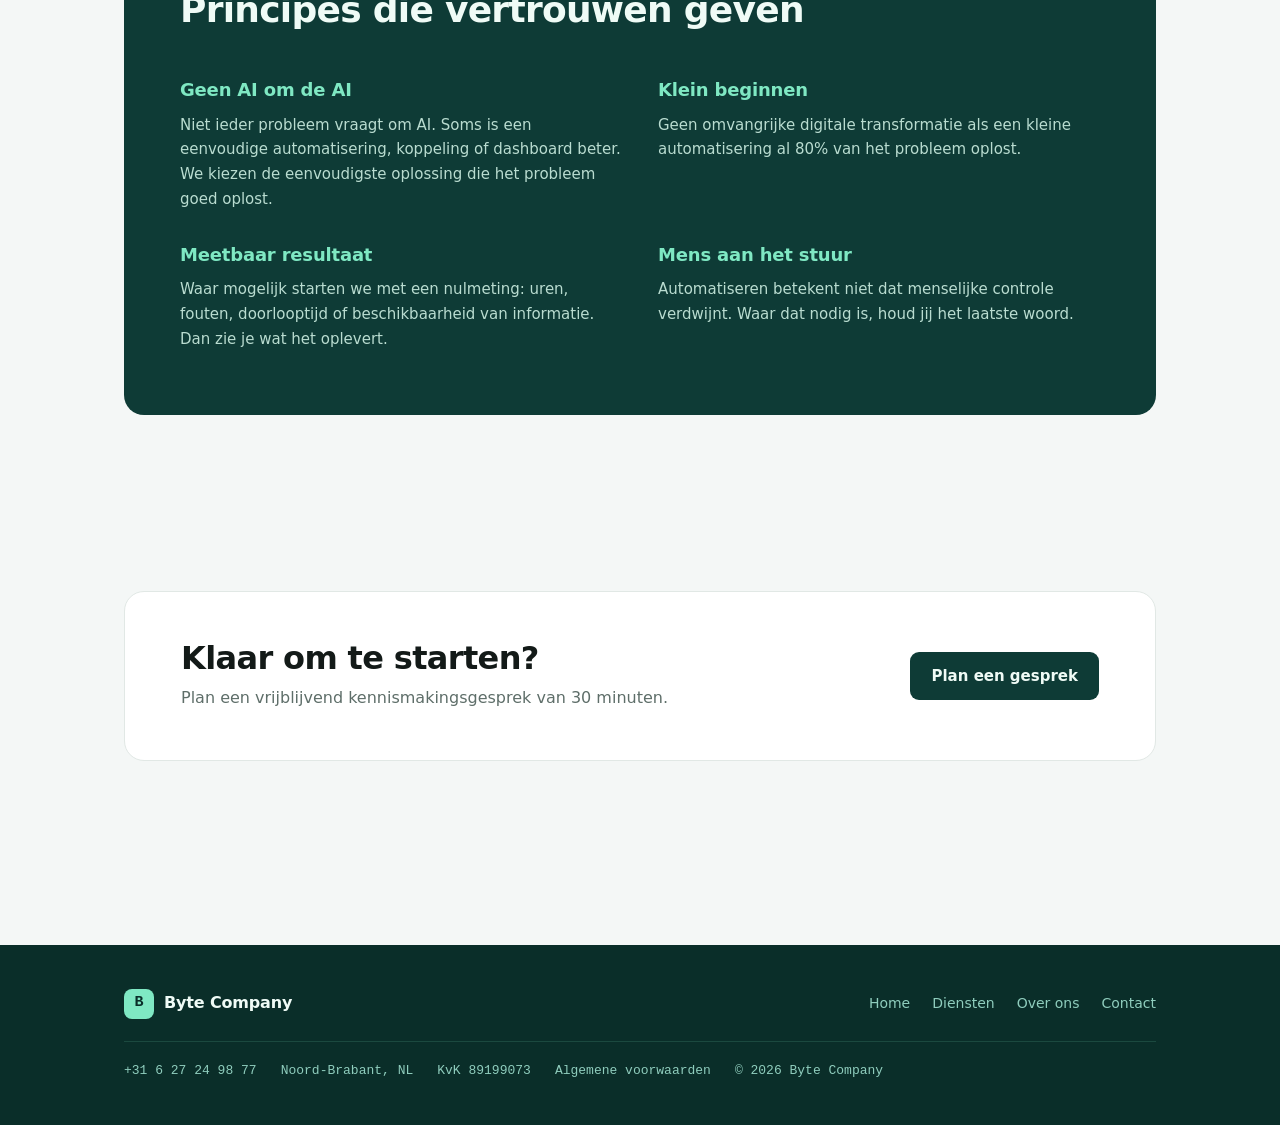
==== commit b955b52e: "Add files via upload wijzigingen ivm positionering en wijzgingen aan homepage" ====
--- a/index.html
+++ b/index.html
@@ -3,23 +3,23 @@
 <head>
 <meta charset="UTF-8">
 <meta name="viewport" content="width=device-width, initial-scale=1.0">
-<title>Automatisering en dashboards voor de maakindustrie | Byte Company</title>
-<meta name="description" content="Byte Company automatiseert terugkerend werk en bouwt dashboards voor maakbedrijven, met ruim 25 jaar ervaring in de hightech maakindustrie. Ook voor apps en websites.">
+<title>Digitale procesverbetering voor de maakindustrie | Byte Company</title>
+<meta name="description" content="Byte Company helpt maakbedrijven processen slimmer in te richten met automatisering, dashboards en AI — vanuit ruim 25 jaar ervaring in de maakindustrie.">
 <link rel="canonical" href="https://bytecompany.nl/">
-<script type="application/ld+json">{"@context":"https://schema.org","@graph":[{"@type":"ProfessionalService","@id":"https://bytecompany.nl/#organisatie","name":"Byte Company","url":"https://bytecompany.nl/","logo":"https://bytecompany.nl/logo.png","image":"https://bytecompany.nl/og-image.jpg","telephone":"+31627249877","description":"Automatisering en dashboards voor maakbedrijven, met ruim 25 jaar ervaring in de hightech maakindustrie. Daarnaast apps en websites.","address":{"@type":"PostalAddress","addressRegion":"Noord-Brabant","addressCountry":"NL"},"areaServed":{"@type":"Country","name":"Nederland"},"knowsAbout":["procesautomatisering","dashboards","maakindustrie","CAD/CAM","CNC-programmering","app-ontwikkeling","webontwikkeling"],"hasOfferCatalog":{"@type":"OfferCatalog","name":"Diensten","itemListElement":[{"@type":"Offer","itemOffered":{"@type":"Service","name":"Automatisering voor maakbedrijven"}},{"@type":"Offer","itemOffered":{"@type":"Service","name":"Dashboards voor maakbedrijven"}},{"@type":"Offer","itemOffered":{"@type":"Service","name":"Apps"}},{"@type":"Offer","itemOffered":{"@type":"Service","name":"Websites"}}]}},{"@type":"WebSite","@id":"https://bytecompany.nl/#website","url":"https://bytecompany.nl/","name":"Byte Company","inLanguage":"nl-NL","publisher":{"@id":"https://bytecompany.nl/#organisatie"}}]}</script>
+<script type="application/ld+json">{"@context":"https://schema.org","@graph":[{"@type":"ProfessionalService","@id":"https://bytecompany.nl/#organisatie","name":"Byte Company","url":"https://bytecompany.nl/","logo":"https://bytecompany.nl/logo.png","image":"https://bytecompany.nl/og-image.jpg","telephone":"+31627249877","description":"Digitale procesverbetering voor de maakindustrie: automatisering, dashboards en AI, vanuit ruim 25 jaar ervaring. Daarnaast apps en websites.","address":{"@type":"PostalAddress","addressRegion":"Noord-Brabant","addressCountry":"NL"},"areaServed":{"@type":"Country","name":"Nederland"},"knowsAbout":["procesverbetering","procesanalyse","procesautomatisering","AI","dashboards","maakindustrie","CAD/CAM","CNC-programmering","app-ontwikkeling","webontwikkeling"],"hasOfferCatalog":{"@type":"OfferCatalog","name":"Diensten","itemListElement":[{"@type":"Offer","itemOffered":{"@type":"Service","name":"Byte Process Scan"}},{"@type":"Offer","itemOffered":{"@type":"Service","name":"Automatisering & AI voor maakbedrijven"}},{"@type":"Offer","itemOffered":{"@type":"Service","name":"Data & dashboards"}},{"@type":"Offer","itemOffered":{"@type":"Service","name":"Apps en websites"}}]}},{"@type":"WebSite","@id":"https://bytecompany.nl/#website","url":"https://bytecompany.nl/","name":"Byte Company","inLanguage":"nl-NL","publisher":{"@id":"https://bytecompany.nl/#organisatie"}}]}</script>
   <!-- Preview bij het delen van een link (Open Graph) -->
 <meta property="og:type" content="website">
 <meta property="og:url" content="https://bytecompany.nl/">
-<meta property="og:title" content="Automatisering en dashboards voor de maakindustrie | Byte Company">
-<meta property="og:description" content="Wij automatiseren terugkerend werk en maken je productiecijfers zichtbaar. Ruim 25 jaar ervaring in de maakindustrie.">
+<meta property="og:title" content="Digitale procesverbetering voor de maakindustrie | Byte Company">
+<meta property="og:description" content="Minder handwerk, meer grip op je productieproces. Automatisering, dashboards en AI — vanuit 25+ jaar maakindustrie-ervaring.">
 <meta property="og:image" content="https://bytecompany.nl/og-image.jpg">
 <meta property="og:image:width" content="1200">
 <meta property="og:image:height" content="630">
 <meta property="og:locale" content="nl_NL">
 <meta property="og:site_name" content="Byte Company">
 <meta name="twitter:card" content="summary_large_image">
-<meta name="twitter:title" content="Automatisering en dashboards voor de maakindustrie | Byte Company">
-<meta name="twitter:description" content="Wij automatiseren terugkerend werk en maken je productiecijfers zichtbaar. Ruim 25 jaar ervaring in de maakindustrie.">
+<meta name="twitter:title" content="Digitale procesverbetering voor de maakindustrie | Byte Company">
+<meta name="twitter:description" content="Minder handwerk, meer grip op je productieproces. Automatisering, dashboards en AI — vanuit 25+ jaar maakindustrie-ervaring.">
 <meta name="twitter:image" content="https://bytecompany.nl/og-image.jpg">
 <style>
 :root{
@@ -92,8 +92,19 @@
 h2{font-size:clamp(26px,3vw,36px);letter-spacing:-.02em;font-weight:700;line-height:1.15}
 .section-sub{margin-top:14px;color:var(--slate);max-width:56ch}
 
+/* herken je dit */
+#herken{padding-bottom:0}
+.herken-lijst{display:grid;grid-template-columns:repeat(2,1fr);gap:12px;margin-top:36px}
+.herken-item{background:#fff;border:1px solid var(--line);border-radius:12px;padding:16px 20px 16px 46px;font-size:15px;position:relative}
+.herken-item::before{content:"";position:absolute;left:18px;top:22px;width:12px;height:12px;border-radius:50%;background:var(--mint-tint);border:3px solid var(--mint)}
+.herken-slot{margin-top:26px;color:var(--slate);max-width:64ch;font-size:15.5px}
+.herken-slot::before{content:"";display:inline-block;width:30px;height:3px;border-radius:2px;background:var(--mint);margin:0 10px 4px 0}
+
 /* diensten */
-.cards{display:grid;grid-template-columns:repeat(2,1fr);gap:16px;margin-top:44px}
+.cards{display:grid;grid-template-columns:repeat(3,1fr);gap:16px;margin-top:44px}
+.onderschrift{margin-top:22px;font-size:14.5px;color:var(--slate)}
+.onderschrift a{color:var(--mint-dark);font-weight:600}
+.onderschrift a:hover{text-decoration:underline}
 .card{background:#fff;border:1px solid var(--line);border-radius:14px;padding:28px;transition:border-color .15s,transform .15s}
 .card:hover{border-color:#B9CCC5;transform:translateY(-2px)}
 .tag{font-family:var(--mono);font-size:12.5px;color:var(--mint-dark);background:var(--mint-tint);padding:4px 10px;border-radius:6px;display:inline-block;margin-bottom:16px}
@@ -101,7 +112,7 @@
 .card p{font-size:15px;color:var(--slate)}
 
 /* werkwijze */
-.steps{display:grid;grid-template-columns:repeat(3,1fr);gap:16px;margin-top:44px;counter-reset:step}
+.steps{display:grid;grid-template-columns:repeat(2,1fr);gap:16px;margin-top:44px;counter-reset:step}
 .step{background:#fff;border:1px solid var(--line);border-radius:14px;padding:28px;position:relative}
 .step::before{counter-increment:step;content:counter(step,decimal-leading-zero);font-family:var(--mono);font-size:13px;color:var(--pine-deep);background:var(--mint);padding:5px 11px;border-radius:7px;display:inline-block;margin-bottom:16px;font-weight:700}
 .step h3{font-size:18px;margin-bottom:8px}
@@ -111,7 +122,7 @@
 .band{background:var(--pine);border-radius:20px;padding:64px 56px;color:#EFFBF6}
 .band .kicker{color:var(--mint)}
 .band h2{color:#EFFBF6}
-.principes{display:grid;grid-template-columns:repeat(3,1fr);gap:36px;margin-top:44px}
+.principes{display:grid;grid-template-columns:repeat(2,1fr);gap:28px 36px;margin-top:44px}
 .principe h3{font-size:18px;color:var(--mint);margin-bottom:8px;letter-spacing:-.01em}
 .principe p{font-size:15px;color:#B9DCD0}
 
@@ -141,7 +152,7 @@
 /* responsive */
 @media (max-width:900px){
   .hero-grid{grid-template-columns:1fr;gap:44px}
-  .steps,.principes{grid-template-columns:1fr}
+  .steps,.principes,.herken-lijst,.cards{grid-template-columns:1fr}
   .band{padding:44px 28px}
   .cta{padding:36px 28px}
 }
@@ -244,12 +255,12 @@
 <header class="hero" id="top">
   <div class="wrap hero-grid">
     <div>
-      <span class="eyebrow">automatisering · dashboards · apps · websites</span>
-      <h1>Automatisering en dashboards voor de maakindustrie</h1>
-      <p class="sub">Wij halen het terugkerende handwerk uit je proces en maken je cijfers zichtbaar — met ruim 25 jaar ervaring op de werkvloer van de maakindustrie. Daarnaast bouwen we apps en websites.</p>
+      <span class="eyebrow">digitale procesverbetering · maakindustrie</span>
+      <h1>Minder handwerk. Meer grip op je productieproces.</h1>
+      <p class="sub">Byte Company helpt maakbedrijven processen slimmer in te richten met automatisering, dashboards en AI. Vanuit ruim 25 jaar ervaring in de maakindustrie kijken we eerst naar het proces — en daarna pas naar de techniek.</p>
       <div class="hero-cta">
-        <a class="btn btn-pine" href="contact.html">Start een project</a>
-        <a class="btn btn-ghost" href="diensten.html">Bekijk de diensten</a>
+        <a class="btn btn-pine" href="contact.html">Ontdek waar je kunt automatiseren</a>
+        <a class="btn btn-ghost" href="diensten.html#scan">Bekijk de Process Scan</a>
       </div>
       <p class="hero-note"><span class="dot" aria-hidden="true"></span> Vrijblijvend kennismaken, reactie binnen 24 uur</p>
     </div>
@@ -265,52 +276,67 @@
   </div>
 </header>
 
+<section id="herken">
+  <div class="wrap">
+    <p class="kicker">herken je dit?/</p>
+    <h2>Waar tijd weglekt in maakbedrijven</h2>
+    <div class="herken-lijst">
+      <div class="herken-item reveal">Handmatige administratie naast het echte werk</div>
+      <div class="herken-item reveal">Elke week dezelfde Excel-rapportages</div>
+      <div class="herken-item reveal">Productie-informatie verspreid over systemen en mappen</div>
+      <div class="herken-item reveal">Dubbele invoer tussen ERP, planning en administratie</div>
+      <div class="herken-item reveal">Zoekwerk naar tekeningen, documenten en orderinformatie</div>
+    </div>
+    <p class="herken-slot reveal">Wij herkennen dit niet uit een verkoopgesprek, maar uit ruim 25 jaar op de werkvloer van de hightech maakindustrie. Daardoor zien we sneller waar digitalisering écht rendement oplevert — en waar niet.</p>
+  </div>
+</section>
+
 <section id="diensten">
   <div class="wrap">
     <p class="kicker">diensten/</p>
-    <h2>Vier diensten voor maakbedrijven</h2>
-    <p class="section-sub">Automatisering en dashboards voor maakbedrijven — daar komen we vandaan. Daarnaast bouwen we apps en websites.</p>
+    <h2>Waar we maakbedrijven mee helpen</h2>
+    <p class="section-sub">Eerst het proces, dan de techniek. Drie manieren waarop we terugkerend handwerk en versnipperde informatie aanpakken.</p>
     <div class="cards">
       <div class="card reveal">
-        <span class="tag">auto/</span>
-        <h3>Automatisering</h3>
-        <p>Werkorders, facturen en rapportages die vanzelf gaan. Precies wat een maakbedrijf tijd kost.</p>
+        <span class="tag">01 · proces/</span>
+        <h3>Procesanalyse</h3>
+        <p>Terugkerend handwerk, informatiestromen en knelpunten in kaart brengen — en bepalen waar digitalisering rendement oplevert.</p>
       </div>
       <div class="card reveal">
-        <span class="tag">data/</span>
-        <h3>Dashboards</h3>
-        <p>Je productiecijfers actueel in één overzicht, in plaats van tien losse spreadsheets.</p>
+        <span class="tag">02 · auto+ai/</span>
+        <h3>Automatisering &amp; AI</h3>
+        <p>Systemen koppelen en terugkerend werk automatiseren. AI zetten we alleen in waar het aantoonbaar waarde toevoegt.</p>
       </div>
       <div class="card reveal">
-        <span class="tag">apps/</span>
-        <h3>Apps</h3>
-        <p>Apps voor iPhone en Android. Van eerste schets tot in de app-stores.</p>
-      </div>
-      <div class="card reveal">
-        <span class="tag">web/</span>
-        <h3>Websites</h3>
-        <p>Snelle, strakke websites die goed vindbaar zijn en makkelijk te beheren.</p>
-      </div>
-    </div>
+        <span class="tag">03 · data/</span>
+        <h3>Data &amp; dashboards</h3>
+        <p>Losse Excel-bestanden en verspreide productiegegevens omzetten naar bruikbare stuurinformatie.</p>
+      </div>
+    </div>
+    <p class="onderschrift reveal">Daarnaast bouwen we apps en websites — als ondersteuning van het proces, niet als doel op zich. <a href="diensten.html">Bekijk alle diensten &rarr;</a></p>
   </div>
 </section>
 
 <section id="werkwijze">
   <div class="wrap">
     <p class="kicker">werkwijze/</p>
-    <h2>Van gesprek naar draaiende software</h2>
+    <h2>Van meekijken naar meetbaar resultaat</h2>
     <div class="steps">
       <div class="step reveal">
-        <h3>Kennismaken</h3>
-        <p>Een gesprek van 30 minuten over waar je tegenaan loopt. We kennen de werkvloer, dus je hoeft weinig uit te leggen.</p>
+        <h3>We kijken mee</h3>
+        <p>Geen technisch verkoopgesprek, maar begrijpen hoe het werk daadwerkelijk wordt uitgevoerd.</p>
       </div>
       <div class="step reveal">
-        <h3>Bouwen</h3>
-        <p>In korte stappen met elk een eigen prijsafspraak. Na elke stap zie je resultaat en beslis je zelf of we doorgaan.</p>
+        <h3>We rekenen het door</h3>
+        <p>Hoeveel tijd kost het nu, wat kan er beter en wat is de verwachte opbrengst?</p>
       </div>
       <div class="step reveal">
-        <h3>Live en verder</h3>
-        <p>Ook als alles live staat, blijven we het bijhouden en verbeteren. Software is nooit af — en dat is prima.</p>
+        <h3>We bouwen klein</h3>
+        <p>Eerst één concrete verbetering. Geen groot IT-project.</p>
+      </div>
+      <div class="step reveal">
+        <h3>We meten</h3>
+        <p>Levert de oplossing werkelijk tijd, kwaliteit of inzicht op? Dan volgt eventueel de volgende stap.</p>
       </div>
     </div>
   </div>
@@ -320,19 +346,23 @@
   <div class="wrap">
     <div class="band reveal">
       <p class="kicker">principes/</p>
-      <h2>Waar alles aan moet voldoen</h2>
+      <h2>Principes die vertrouwen geven</h2>
       <div class="principes">
         <div class="principe">
-          <h3>Doeltreffend</h3>
-          <p>Ontwerp zonder ruis. Elke knop en elk scherm heeft een reden om er te zijn.</p>
+          <h3>Geen AI om de AI</h3>
+          <p>Niet ieder probleem vraagt om AI. Soms is een eenvoudige automatisering, koppeling of dashboard beter. We kiezen de eenvoudigste oplossing die het probleem goed oplost.</p>
         </div>
         <div class="principe">
-          <h3>Overzichtelijk</h3>
-          <p>Je hoeft geen handleiding te lezen. Als iets uitleg nodig heeft, is het ontwerp nog niet klaar.</p>
+          <h3>Klein beginnen</h3>
+          <p>Geen omvangrijke digitale transformatie als een kleine automatisering al 80% van het probleem oplost.</p>
         </div>
         <div class="principe">
-          <h3>Betrouwbaar</h3>
-          <p>Gebouwd om te blijven werken — en we houden het in de gaten, ook lang nadat het af is.</p>
+          <h3>Meetbaar resultaat</h3>
+          <p>Waar mogelijk starten we met een nulmeting: uren, fouten, doorlooptijd of beschikbaarheid van informatie. Dan zie je wat het oplevert.</p>
+        </div>
+        <div class="principe">
+          <h3>Mens aan het stuur</h3>
+          <p>Automatiseren betekent niet dat menselijke controle verdwijnt. Waar dat nodig is, houd jij het laatste woord.</p>
         </div>
       </div>
     </div>
@@ -615,5 +645,67 @@
 })();
 </script>
 
+<script>
+(function(){
+  if(matchMedia("(prefers-reduced-motion: reduce)").matches)return;
+  if(matchMedia("(hover: none)").matches)return;
+  var band=document.getElementById("logoRain"),hero=document.querySelector(".hero");
+  if(!band||!hero)return;
+  var MONO='ui-monospace,"SF Mono","Cascadia Code",Consolas,Menlo,monospace';
+  var cv=document.createElement("canvas");
+  cv.setAttribute("aria-hidden","true");
+  cv.style.cssText="position:absolute;top:0;left:0;width:100%;pointer-events:none;z-index:40";
+  document.body.appendChild(cv);
+  var ctx=cv.getContext("2d");if(!ctx)return;
+  var DPR=Math.min(devicePixelRatio||1,2);
+  var W,H,bandTop,bandBot,grid=[],GS=15,mx=-9999,my=-9999,sx=-9999,sy=-9999,raf=null;
+  function size(){
+    W=document.documentElement.clientWidth;
+    H=hero.offsetTop+hero.offsetHeight;
+    bandTop=band.offsetTop;bandBot=bandTop+band.offsetHeight;
+    cv.style.height=H+"px";
+    cv.width=Math.round(W*DPR);cv.height=Math.round(H*DPR);
+    ctx.setTransform(DPR,0,0,DPR,0,0);
+    grid=[];
+    for(var y=GS/2;y<H;y+=GS)for(var x=GS/2;x<W;x+=GS)grid.push({x:x,y:y,ch:Math.random()<0.5?"1":"0",fl:Math.random()*10});
+  }
+  function frame(now){
+    raf=null;
+    ctx.clearRect(0,0,W,H);
+    if(my>=0&&my<=H){
+      if(sx<-1000){sx=mx;sy=my;}
+      sx+=(mx-sx)*0.10;sy+=(my-sy)*0.10;
+      var t=now/1000,dark=sy>=bandTop-40&&sy<=bandBot+40;
+      var R=140;
+      ctx.font="12px "+MONO;ctx.textAlign="center";ctx.textBaseline="middle";
+      for(var i=0;i<grid.length;i++){var g=grid[i];
+        var dx=g.x-sx,dy=g.y-sy,d2=dx*dx+dy*dy;
+        if(d2>R*R)continue;
+        var d=Math.sqrt(d2),inBand=g.y>=bandTop&&g.y<=bandBot;
+        var a=Math.pow(1-d/R,1.6)*(inBand?0.5:0.30);
+        if(((t*3+g.fl)|0)%7===0)g.ch=Math.random()<0.5?"1":"0";
+        ctx.globalAlpha=a;
+        ctx.fillStyle=inBand?(d<30?"#7FE8C3":"#14D3A3"):(d<30?"#14574C":"#2E7A66");
+        ctx.fillText(g.ch,g.x,g.y);
+      }
+      var GR=dark?160:120;
+      var grd=ctx.createRadialGradient(sx,sy,0,sx,sy,GR);
+      grd.addColorStop(0,dark?"rgba(127,232,195,0.30)":"rgba(20,211,163,0.16)");
+      grd.addColorStop(0.35,dark?"rgba(127,232,195,0.12)":"rgba(20,211,163,0.07)");
+      grd.addColorStop(1,"rgba(127,232,195,0)");
+      ctx.globalAlpha=1;ctx.fillStyle=grd;ctx.fillRect(sx-GR,sy-GR,GR*2,GR*2);
+      raf=requestAnimationFrame(frame);
+    }
+  }
+  function kick(){if(raf===null)raf=requestAnimationFrame(frame);}
+  addEventListener("pointermove",function(e){
+    mx=e.pageX;my=e.pageY;
+    if(my<=H)kick();else{ctx.clearRect(0,0,W,H);}
+  },{passive:true});
+  addEventListener("pointerleave",function(){mx=-9999;my=-9999;sx=-9999;sy=-9999;ctx.clearRect(0,0,W,H);});
+  var rt;addEventListener("resize",function(){clearTimeout(rt);rt=setTimeout(size,150);});
+  addEventListener("load",size);size();
+})();
+</script>
 </body>
 </html>
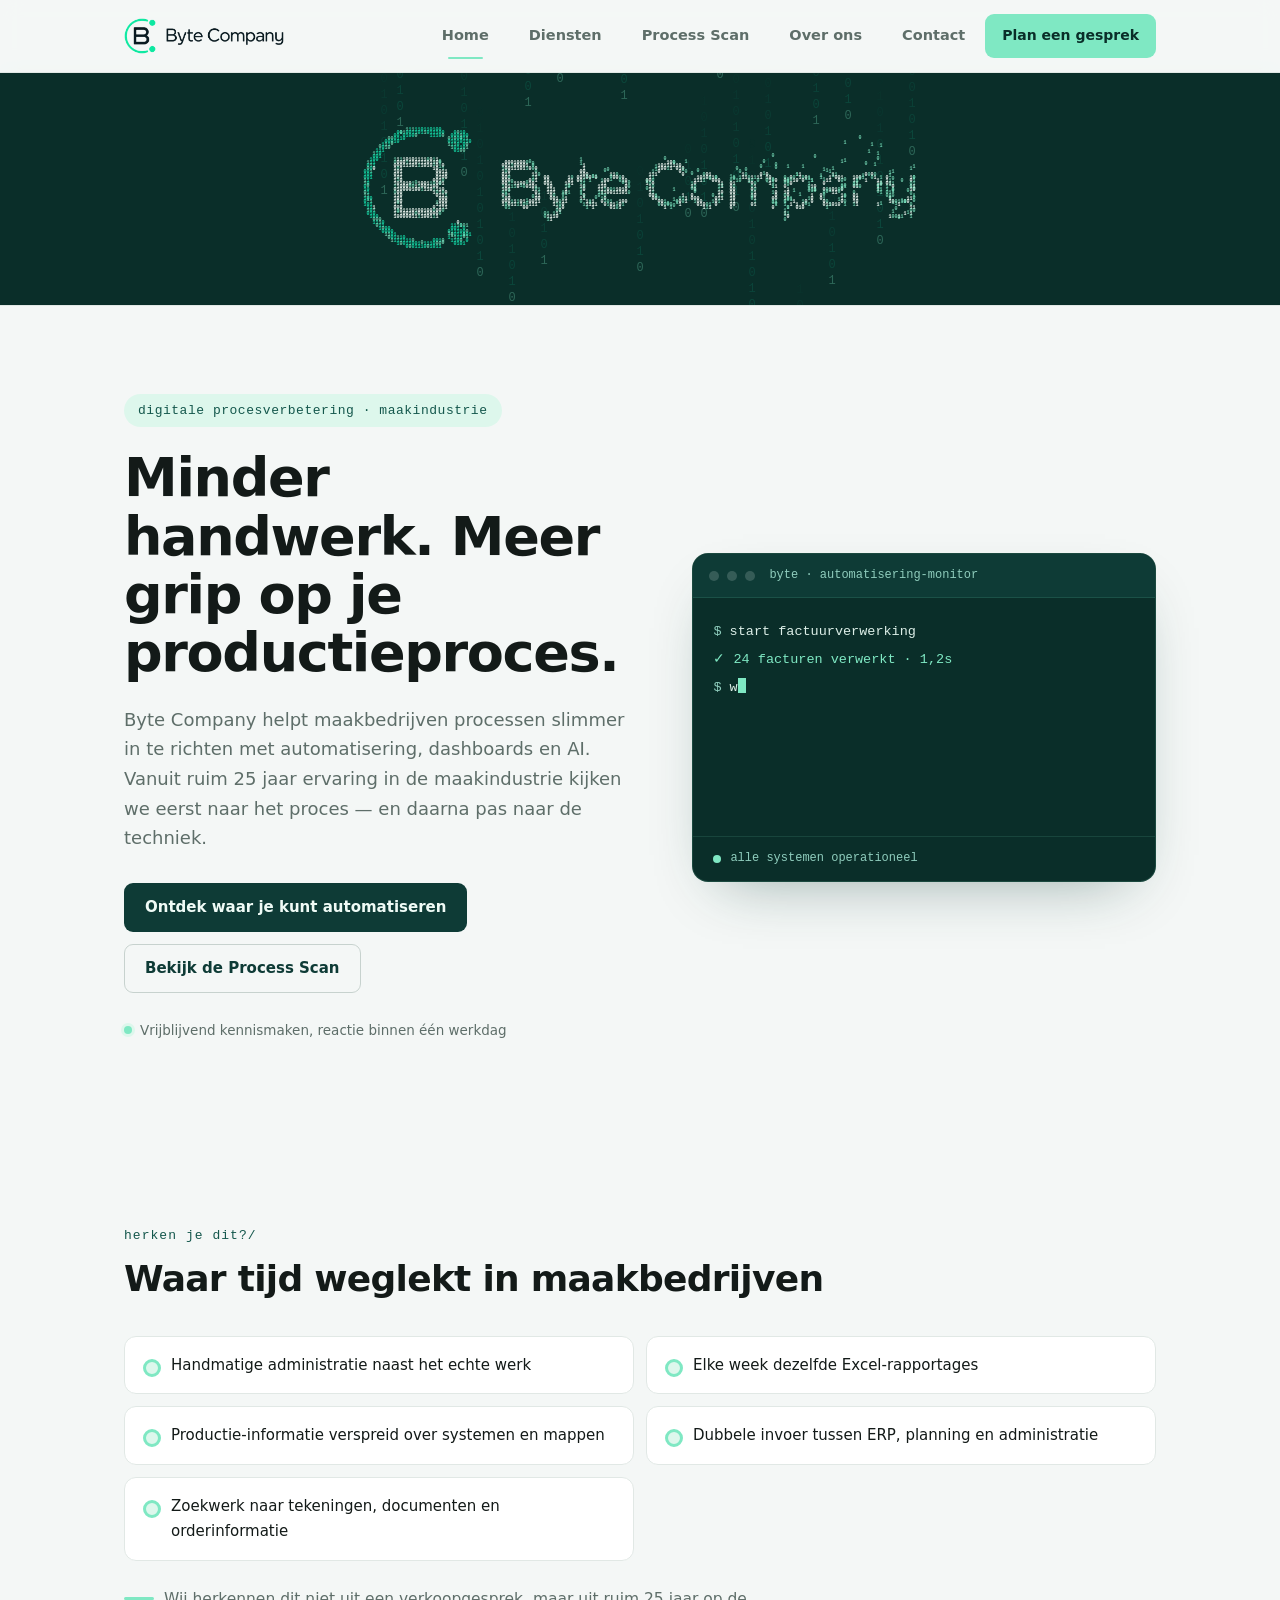
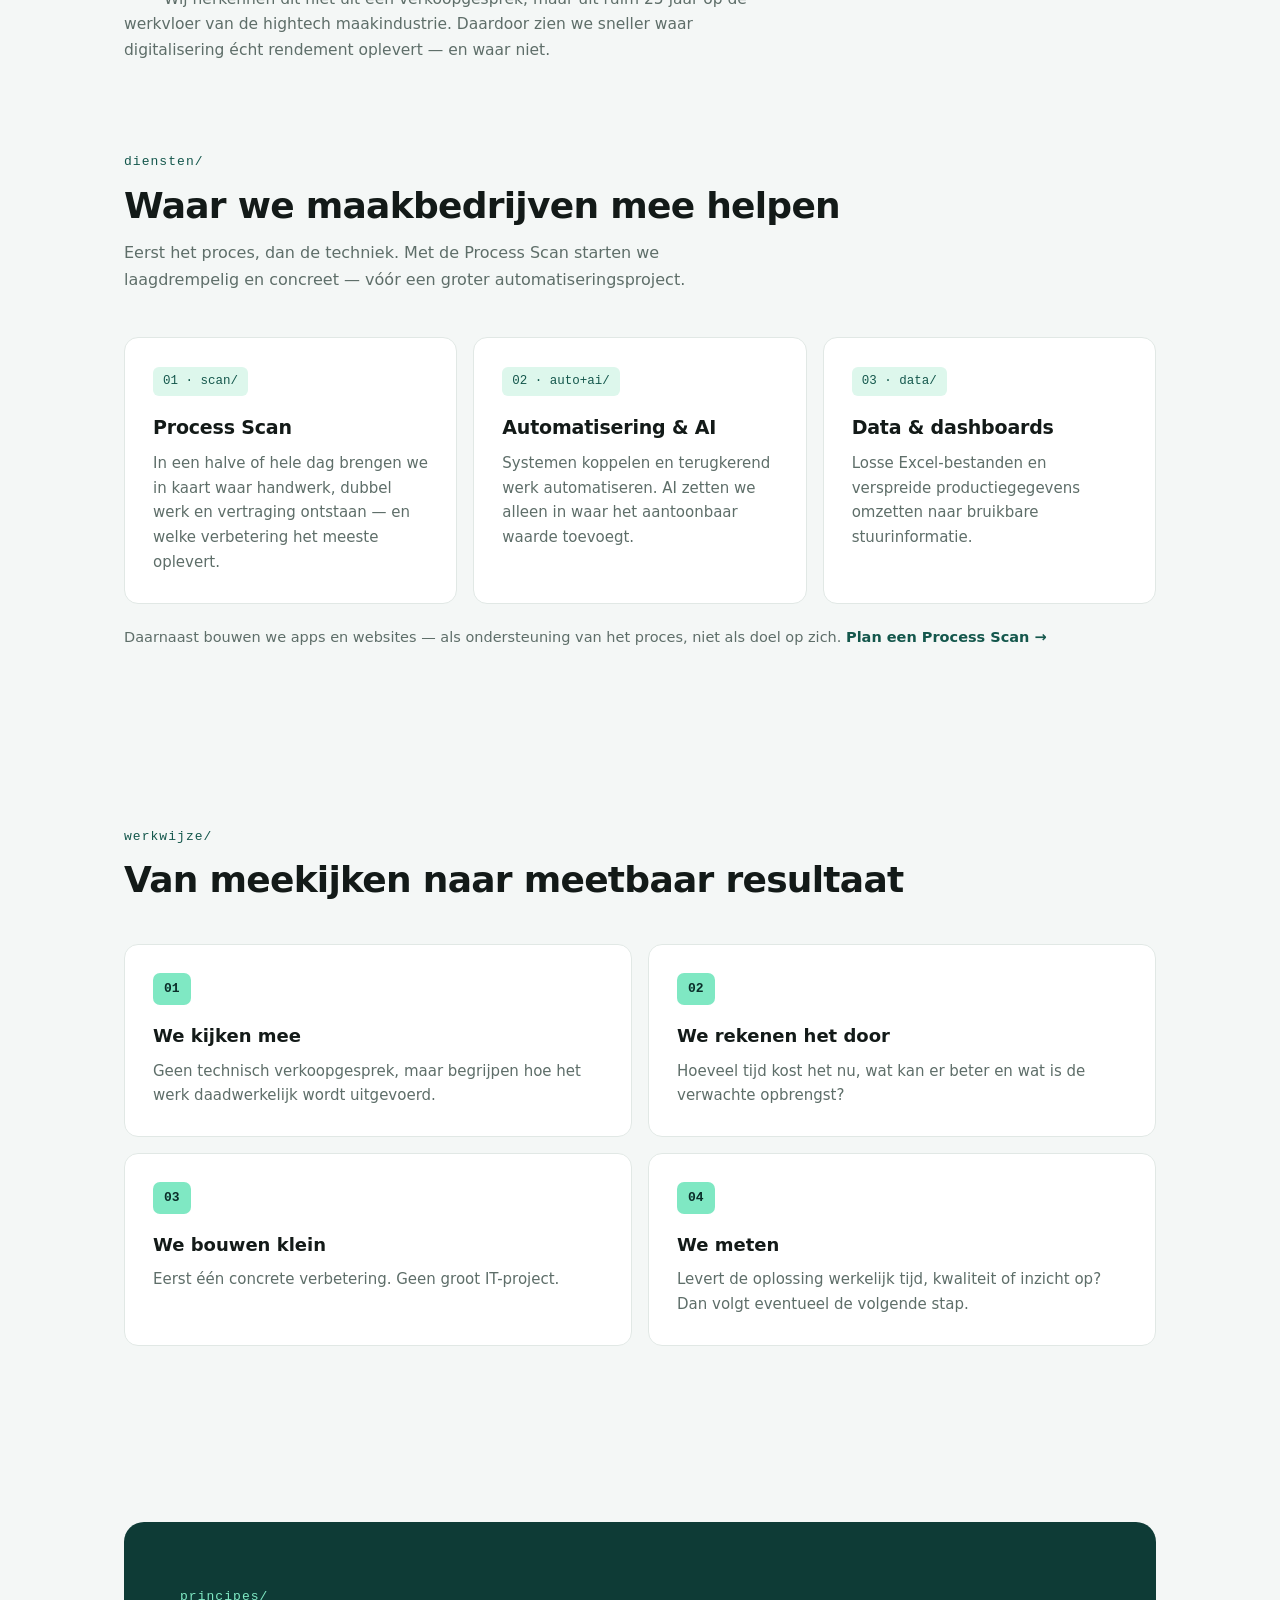
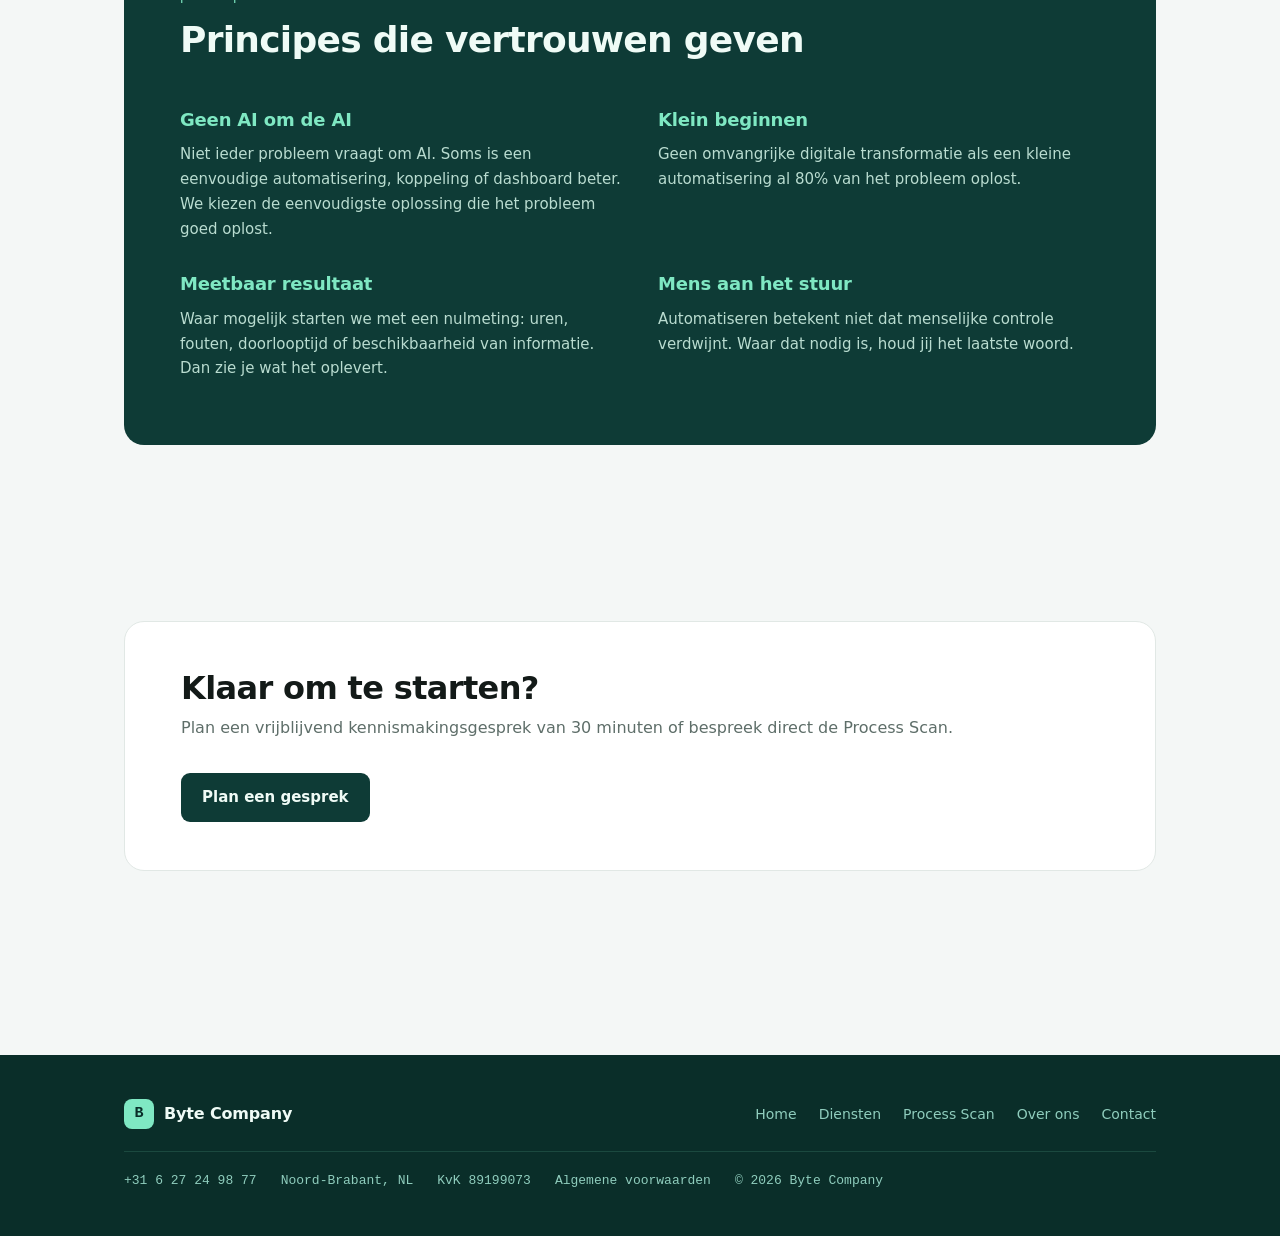
==== commit 21d0c940: "Add files via upload kleine wijzigingen, extra pagina (proces scan) menu verbeterd." ====
--- a/index.html
+++ b/index.html
@@ -36,19 +36,19 @@
   --mono:ui-monospace,"SF Mono","Cascadia Code",Consolas,"Liberation Mono",Menlo,monospace;
 }
 *{margin:0;padding:0;box-sizing:border-box}
-html{scroll-behavior:smooth}
-body{font-family:var(--sans);background:var(--mist);color:var(--ink);line-height:1.65;font-size:16px}
+html{scroll-behavior:smooth;overflow-y:scroll}
+body{font-family:var(--sans);background:var(--mist);color:var(--ink);line-height:1.65;font-size:16px;padding-top:72px}
 a{color:inherit;text-decoration:none}
 :focus-visible{outline:2px solid var(--mint-dark);outline-offset:3px;border-radius:4px}
 .wrap{max-width:1080px;margin:0 auto;padding:0 24px}
 
 /* ---------- nav ---------- */
-.nav{position:sticky;top:0;z-index:50;background:rgba(244,247,246,.88);backdrop-filter:blur(10px);border-bottom:1px solid var(--line)}
-.nav-in{display:flex;align-items:center;gap:28px;height:66px}
+.nav{position:fixed;top:0;left:0;right:0;z-index:50;background:rgba(244,247,246,.88);backdrop-filter:blur(10px);border-bottom:1px solid var(--line)}
+.nav-in{display:grid;grid-template-columns:auto 1fr auto;align-items:center;gap:20px;height:72px}
 .brand{display:flex;align-items:center;gap:10px;font-weight:650;letter-spacing:-.01em}
 .bmark{width:30px;height:30px;border-radius:8px;background:var(--pine);color:var(--mint);display:grid;place-items:center;font-family:var(--mono);font-size:15px;font-weight:700}
-.nav-links{display:flex;gap:26px;margin-left:auto}
-.nav-links a{font-size:14.5px;color:var(--slate);transition:color .15s}
+.nav-links{display:grid;grid-template-columns:repeat(5,max-content);justify-content:center;align-items:center;gap:40px;margin-left:auto}
+.nav-links a{font-size:14.5px;color:var(--slate);transition:color .15s;display:inline-flex;align-items:center;justify-content:center;white-space:nowrap;flex-shrink:0;font-weight:600;width:100%;min-width:0;height:34px;padding:0;position:relative}
 .nav-links a:hover{color:var(--ink)}
 .btn{display:inline-flex;align-items:center;gap:8px;border-radius:9px;font-weight:600;font-size:15px;padding:11px 20px;border:1px solid transparent;cursor:pointer;transition:transform .12s,background .15s,border-color .15s}
 .btn:active{transform:scale(.98)}
@@ -189,10 +189,10 @@
 .console{animation:rise .9s cubic-bezier(.22,1,.36,1) .3s both}
 
 /* --- modernisering: logo & animaties --- */
-.brand img{height:42px;width:auto;display:block;transition:transform .35s cubic-bezier(.22,1,.36,1)}
+.brand img{height:42px;width:160px;display:block;object-fit:contain;transition:transform .35s cubic-bezier(.22,1,.36,1)}
 .brand:hover img{transform:scale(1.045)}
 .nav-links a{position:relative}
-.nav-links a::after{content:"";position:absolute;left:0;bottom:-6px;height:2px;width:100%;background:var(--mint);border-radius:2px;transform:scaleX(0);transform-origin:left;transition:transform .28s cubic-bezier(.22,1,.36,1)}
+.nav-links a::after{content:"";position:absolute;left:6px;right:6px;bottom:-6px;height:2px;background:var(--mint);border-radius:2px;transform:scaleX(0);transform-origin:left;transition:transform .28s cubic-bezier(.22,1,.36,1)}
 .nav-links a:hover::after,.nav-links a[aria-current="page"]::after{transform:scaleX(1)}
 .btn{transition:transform .18s cubic-bezier(.22,1,.36,1),background .15s,border-color .15s,box-shadow .25s}
 .btn:hover{transform:translateY(-2px);box-shadow:0 10px 22px -10px rgba(14,59,54,.45)}
@@ -208,12 +208,9 @@
   .hero .eyebrow,.hero h1,.hero .sub,.hero-cta,.hero-note,.console,.pagehead .kicker,.pagehead h1,.pagehead p{animation:none}
 }
 
-/* --- compacte nav bij scrollen --- */
-.nav-in{transition:height .35s cubic-bezier(.22,1,.36,1)}
-.brand img{transition:transform .35s cubic-bezier(.22,1,.36,1),height .35s cubic-bezier(.22,1,.36,1)}
-.nav.compact .nav-in{height:52px}
-.nav.compact .brand img{height:32px}
-.nav.compact{box-shadow:0 6px 20px -14px rgba(14,59,54,.3)}
+/* --- header stabiliteit --- */
+.nav-in{transition:none}
+.brand img{transition:transform .35s cubic-bezier(.22,1,.36,1)}
 
 /* --- logo-regen (matrix) hero --- */
 .logo-rain{position:relative;background:var(--pine-deep);height:clamp(190px,26vh,260px);overflow:hidden;border-bottom:1px solid var(--line)}
@@ -230,6 +227,7 @@
     <div class="nav-links">
       <a href="index.html" aria-current="page">Home</a>
       <a href="diensten.html">Diensten</a>
+      <a href="process-scan.html">Process Scan</a>
       <a href="over-ons.html">Over ons</a>
       <a href="contact.html">Contact</a>
     </div>
@@ -241,6 +239,7 @@
   <div class="mobiel-menu" id="mobielmenu" hidden>
     <a href="index.html">Home</a>
     <a href="diensten.html">Diensten</a>
+    <a href="process-scan.html">Process Scan</a>
     <a href="over-ons.html">Over ons</a>
     <a href="contact.html">Contact</a>
     <a class="btn btn-mint" href="contact.html">Plan een gesprek</a>
@@ -260,9 +259,9 @@
       <p class="sub">Byte Company helpt maakbedrijven processen slimmer in te richten met automatisering, dashboards en AI. Vanuit ruim 25 jaar ervaring in de maakindustrie kijken we eerst naar het proces — en daarna pas naar de techniek.</p>
       <div class="hero-cta">
         <a class="btn btn-pine" href="contact.html">Ontdek waar je kunt automatiseren</a>
-        <a class="btn btn-ghost" href="diensten.html#scan">Bekijk de Process Scan</a>
-      </div>
-      <p class="hero-note"><span class="dot" aria-hidden="true"></span> Vrijblijvend kennismaken, reactie binnen 24 uur</p>
+        <a class="btn btn-ghost" href="process-scan.html">Bekijk de Process Scan</a>
+      </div>
+      <p class="hero-note"><span class="dot" aria-hidden="true"></span> Vrijblijvend kennismaken, reactie binnen één werkdag</p>
     </div>
 
     <div class="console" aria-label="Voorbeeld van een draaiende automatisering">
@@ -295,12 +294,12 @@
   <div class="wrap">
     <p class="kicker">diensten/</p>
     <h2>Waar we maakbedrijven mee helpen</h2>
-    <p class="section-sub">Eerst het proces, dan de techniek. Drie manieren waarop we terugkerend handwerk en versnipperde informatie aanpakken.</p>
+    <p class="section-sub">Eerst het proces, dan de techniek. Met de Process Scan starten we laagdrempelig en concreet — vóór een groter automatiseringsproject.</p>
     <div class="cards">
       <div class="card reveal">
-        <span class="tag">01 · proces/</span>
-        <h3>Procesanalyse</h3>
-        <p>Terugkerend handwerk, informatiestromen en knelpunten in kaart brengen — en bepalen waar digitalisering rendement oplevert.</p>
+        <span class="tag">01 · scan/</span>
+        <h3>Process Scan</h3>
+        <p>In een halve of hele dag brengen we in kaart waar handwerk, dubbel werk en vertraging ontstaan — en welke verbetering het meeste oplevert.</p>
       </div>
       <div class="card reveal">
         <span class="tag">02 · auto+ai/</span>
@@ -313,7 +312,7 @@
         <p>Losse Excel-bestanden en verspreide productiegegevens omzetten naar bruikbare stuurinformatie.</p>
       </div>
     </div>
-    <p class="onderschrift reveal">Daarnaast bouwen we apps en websites — als ondersteuning van het proces, niet als doel op zich. <a href="diensten.html">Bekijk alle diensten &rarr;</a></p>
+    <p class="onderschrift reveal">Daarnaast bouwen we apps en websites — als ondersteuning van het proces, niet als doel op zich. <a href="process-scan.html">Plan een Process Scan &rarr;</a></p>
   </div>
 </section>
 
@@ -374,7 +373,7 @@
     <div class="cta reveal">
       <div>
         <h2>Klaar om te starten?</h2>
-        <p>Plan een vrijblijvend kennismakingsgesprek van 30 minuten.</p>
+        <p>Plan een vrijblijvend kennismakingsgesprek van 30 minuten of bespreek direct de Process Scan.</p>
       </div>
       <a class="btn btn-pine" href="contact.html">Plan een gesprek</a>
     </div>
@@ -388,6 +387,7 @@
       <div class="foot-links">
         <a href="index.html">Home</a>
         <a href="diensten.html">Diensten</a>
+        <a href="process-scan.html">Process Scan</a>
         <a href="over-ons.html">Over ons</a>
         <a href="contact.html">Contact</a>
       </div>
@@ -493,19 +493,6 @@
 })();
 </script>
 
-<script>
-(function(){
-  var nav = document.querySelector(".nav");
-  if (!nav) return;
-  var on = false;
-  function upd(){
-    var s = window.scrollY > 40;
-    if (s !== on) { on = s; nav.classList.toggle("compact", s); }
-  }
-  window.addEventListener("scroll", upd, { passive: true });
-  upd();
-})();
-</script>
 
 <script>
 (function(){
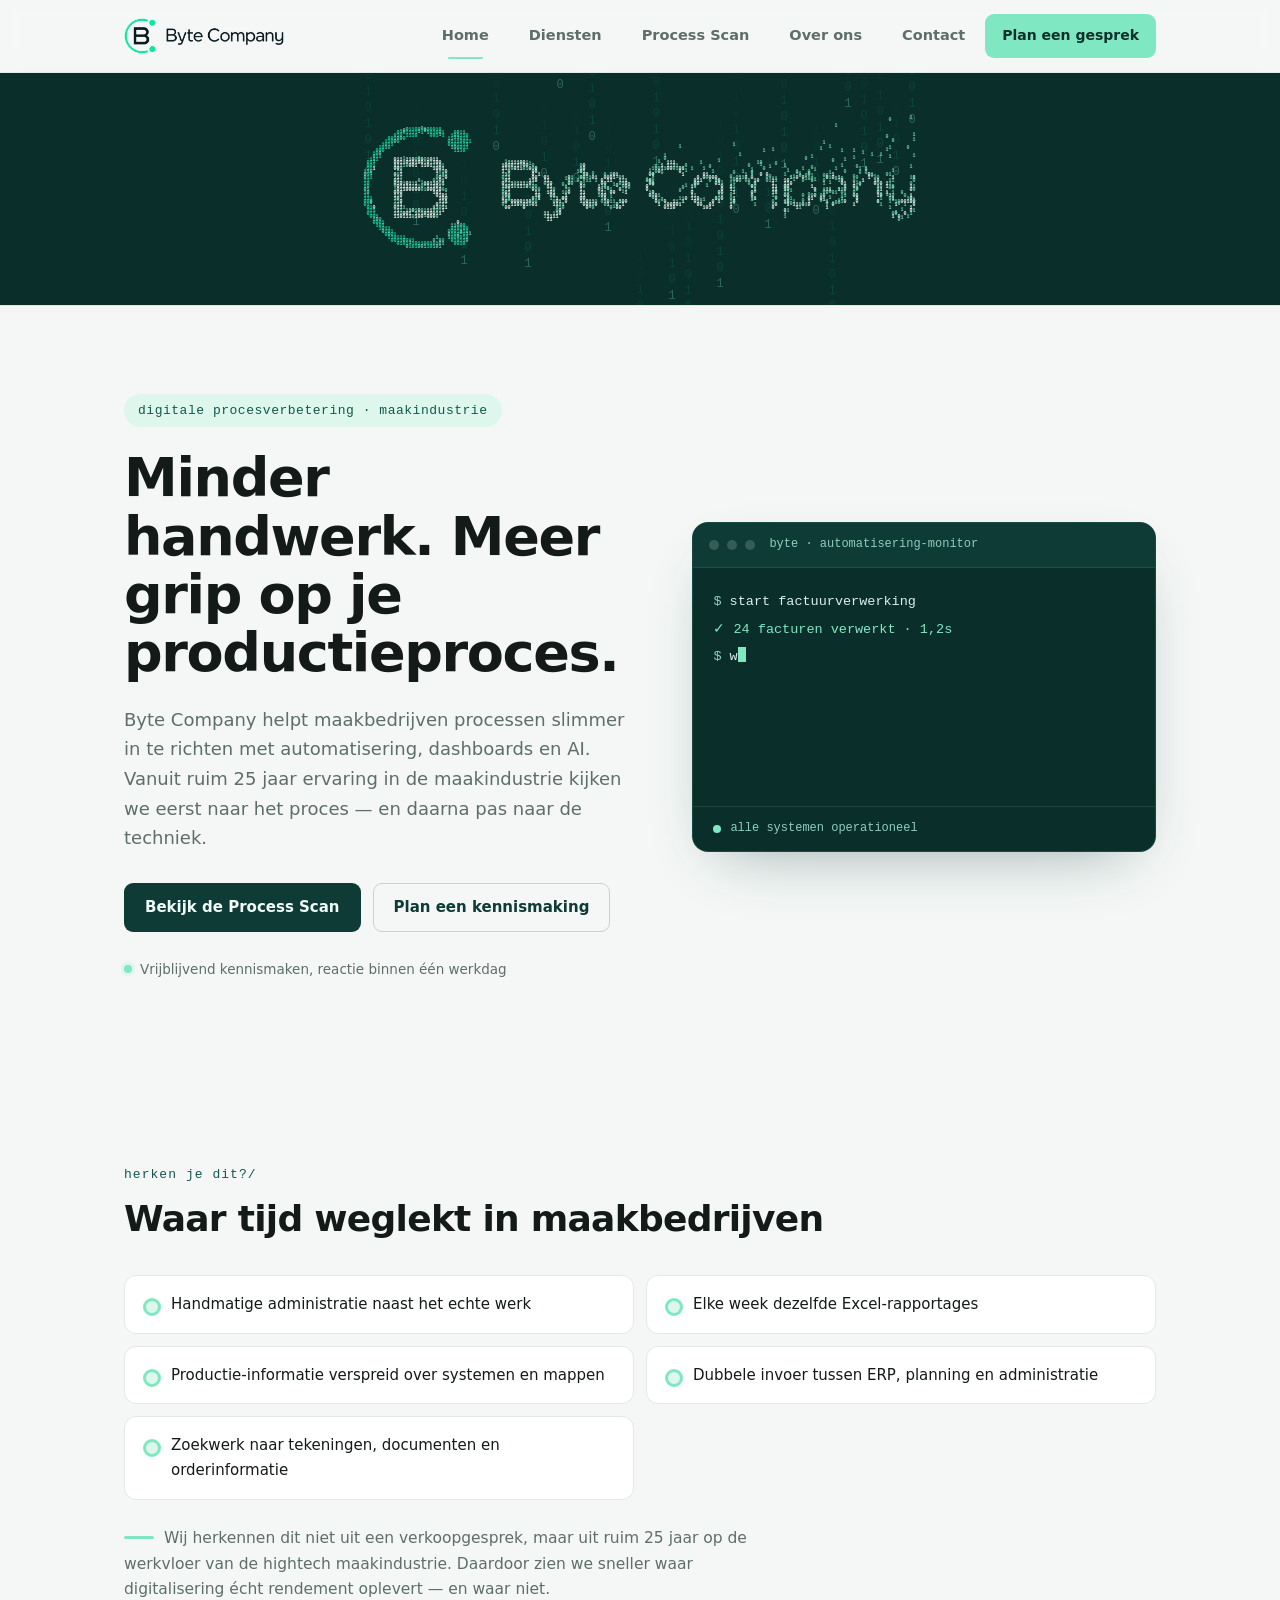
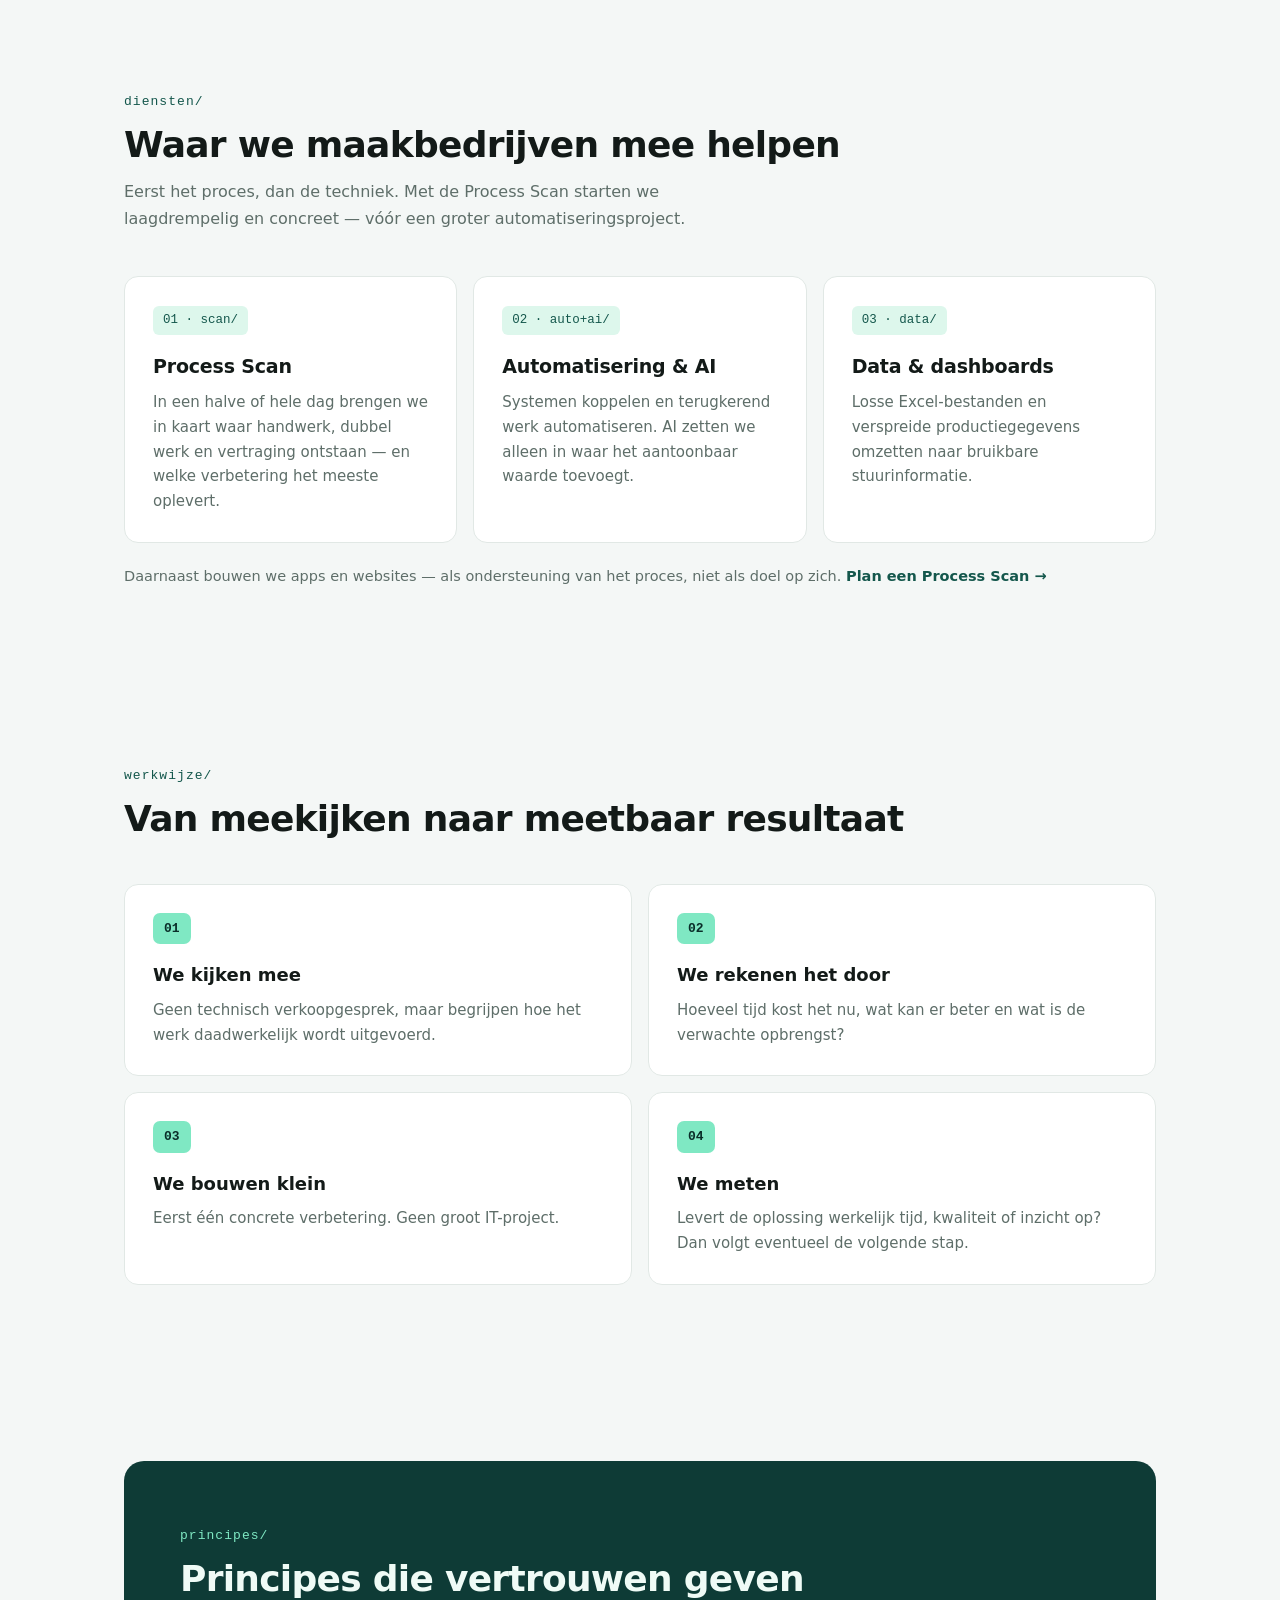
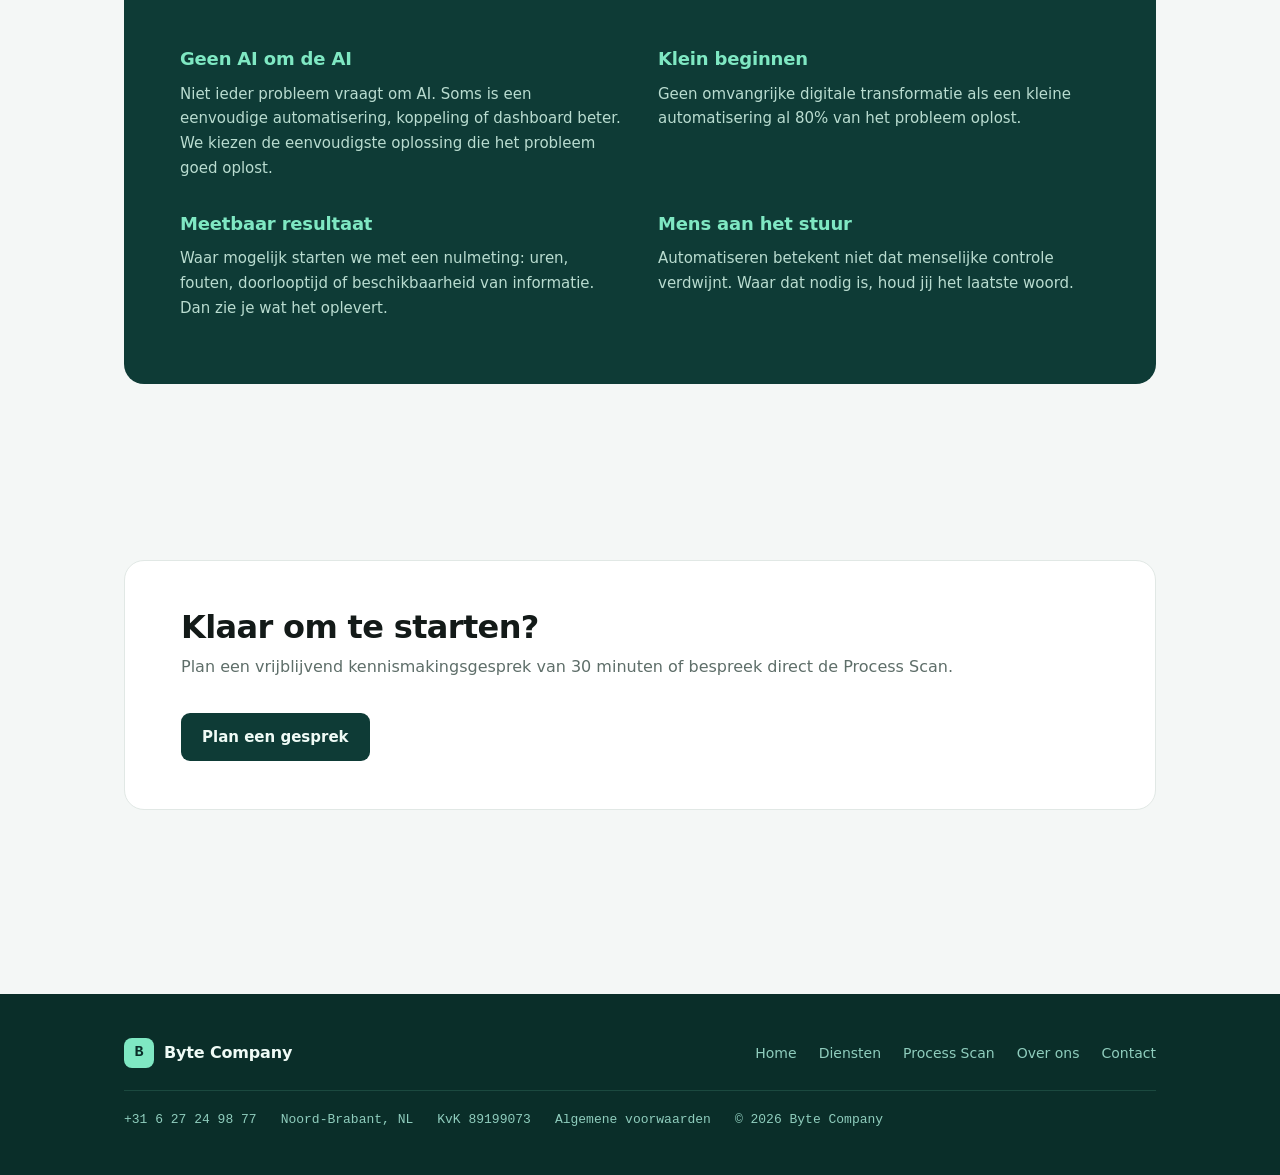
==== commit 3679613f: "Add files via upload" ====
--- a/index.html
+++ b/index.html
@@ -6,7 +6,7 @@
 <title>Digitale procesverbetering voor de maakindustrie | Byte Company</title>
 <meta name="description" content="Byte Company helpt maakbedrijven processen slimmer in te richten met automatisering, dashboards en AI — vanuit ruim 25 jaar ervaring in de maakindustrie.">
 <link rel="canonical" href="https://bytecompany.nl/">
-<script type="application/ld+json">{"@context":"https://schema.org","@graph":[{"@type":"ProfessionalService","@id":"https://bytecompany.nl/#organisatie","name":"Byte Company","url":"https://bytecompany.nl/","logo":"https://bytecompany.nl/logo.png","image":"https://bytecompany.nl/og-image.jpg","telephone":"+31627249877","description":"Digitale procesverbetering voor de maakindustrie: automatisering, dashboards en AI, vanuit ruim 25 jaar ervaring. Daarnaast apps en websites.","address":{"@type":"PostalAddress","addressRegion":"Noord-Brabant","addressCountry":"NL"},"areaServed":{"@type":"Country","name":"Nederland"},"knowsAbout":["procesverbetering","procesanalyse","procesautomatisering","AI","dashboards","maakindustrie","CAD/CAM","CNC-programmering","app-ontwikkeling","webontwikkeling"],"hasOfferCatalog":{"@type":"OfferCatalog","name":"Diensten","itemListElement":[{"@type":"Offer","itemOffered":{"@type":"Service","name":"Byte Process Scan"}},{"@type":"Offer","itemOffered":{"@type":"Service","name":"Automatisering & AI voor maakbedrijven"}},{"@type":"Offer","itemOffered":{"@type":"Service","name":"Data & dashboards"}},{"@type":"Offer","itemOffered":{"@type":"Service","name":"Apps en websites"}}]}},{"@type":"WebSite","@id":"https://bytecompany.nl/#website","url":"https://bytecompany.nl/","name":"Byte Company","inLanguage":"nl-NL","publisher":{"@id":"https://bytecompany.nl/#organisatie"}}]}</script>
+<script type="application/ld+json">{"@context":"https://schema.org","@graph":[{"@type":"ProfessionalService","@id":"https://bytecompany.nl/#organisatie","name":"Byte Company","url":"https://bytecompany.nl/","logo":"https://bytecompany.nl/logo.png","image":"https://bytecompany.nl/og-image.jpg","telephone":"+31627249877","description":"Digitale procesverbetering voor de maakindustrie: automatisering, dashboards en AI, vanuit ruim 25 jaar ervaring. Daarnaast apps en websites.","address":{"@type":"PostalAddress","addressRegion":"Noord-Brabant","addressCountry":"NL"},"areaServed":{"@type":"Country","name":"Nederland"},"knowsAbout":["procesverbetering","procesanalyse","procesautomatisering","AI","dashboards","maakindustrie","CAD/CAM","CNC-programmering","app-ontwikkeling","webontwikkeling"],"hasOfferCatalog":{"@type":"OfferCatalog","name":"Diensten","itemListElement":[{"@type":"Offer","itemOffered":{"@type":"Service","name":"Process Scan"}},{"@type":"Offer","itemOffered":{"@type":"Service","name":"Automatisering & AI voor maakbedrijven"}},{"@type":"Offer","itemOffered":{"@type":"Service","name":"Data & dashboards"}},{"@type":"Offer","itemOffered":{"@type":"Service","name":"Apps en websites"}}]}},{"@type":"WebSite","@id":"https://bytecompany.nl/#website","url":"https://bytecompany.nl/","name":"Byte Company","inLanguage":"nl-NL","publisher":{"@id":"https://bytecompany.nl/#organisatie"}}]}</script>
   <!-- Preview bij het delen van een link (Open Graph) -->
 <meta property="og:type" content="website">
 <meta property="og:url" content="https://bytecompany.nl/">
@@ -258,8 +258,8 @@
       <h1>Minder handwerk. Meer grip op je productieproces.</h1>
       <p class="sub">Byte Company helpt maakbedrijven processen slimmer in te richten met automatisering, dashboards en AI. Vanuit ruim 25 jaar ervaring in de maakindustrie kijken we eerst naar het proces — en daarna pas naar de techniek.</p>
       <div class="hero-cta">
-        <a class="btn btn-pine" href="contact.html">Ontdek waar je kunt automatiseren</a>
-        <a class="btn btn-ghost" href="process-scan.html">Bekijk de Process Scan</a>
+        <a class="btn btn-pine" href="process-scan.html">Bekijk de Process Scan</a>
+        <a class="btn btn-ghost" href="contact.html">Plan een kennismaking</a>
       </div>
       <p class="hero-note"><span class="dot" aria-hidden="true"></span> Vrijblijvend kennismaken, reactie binnen één werkdag</p>
     </div>
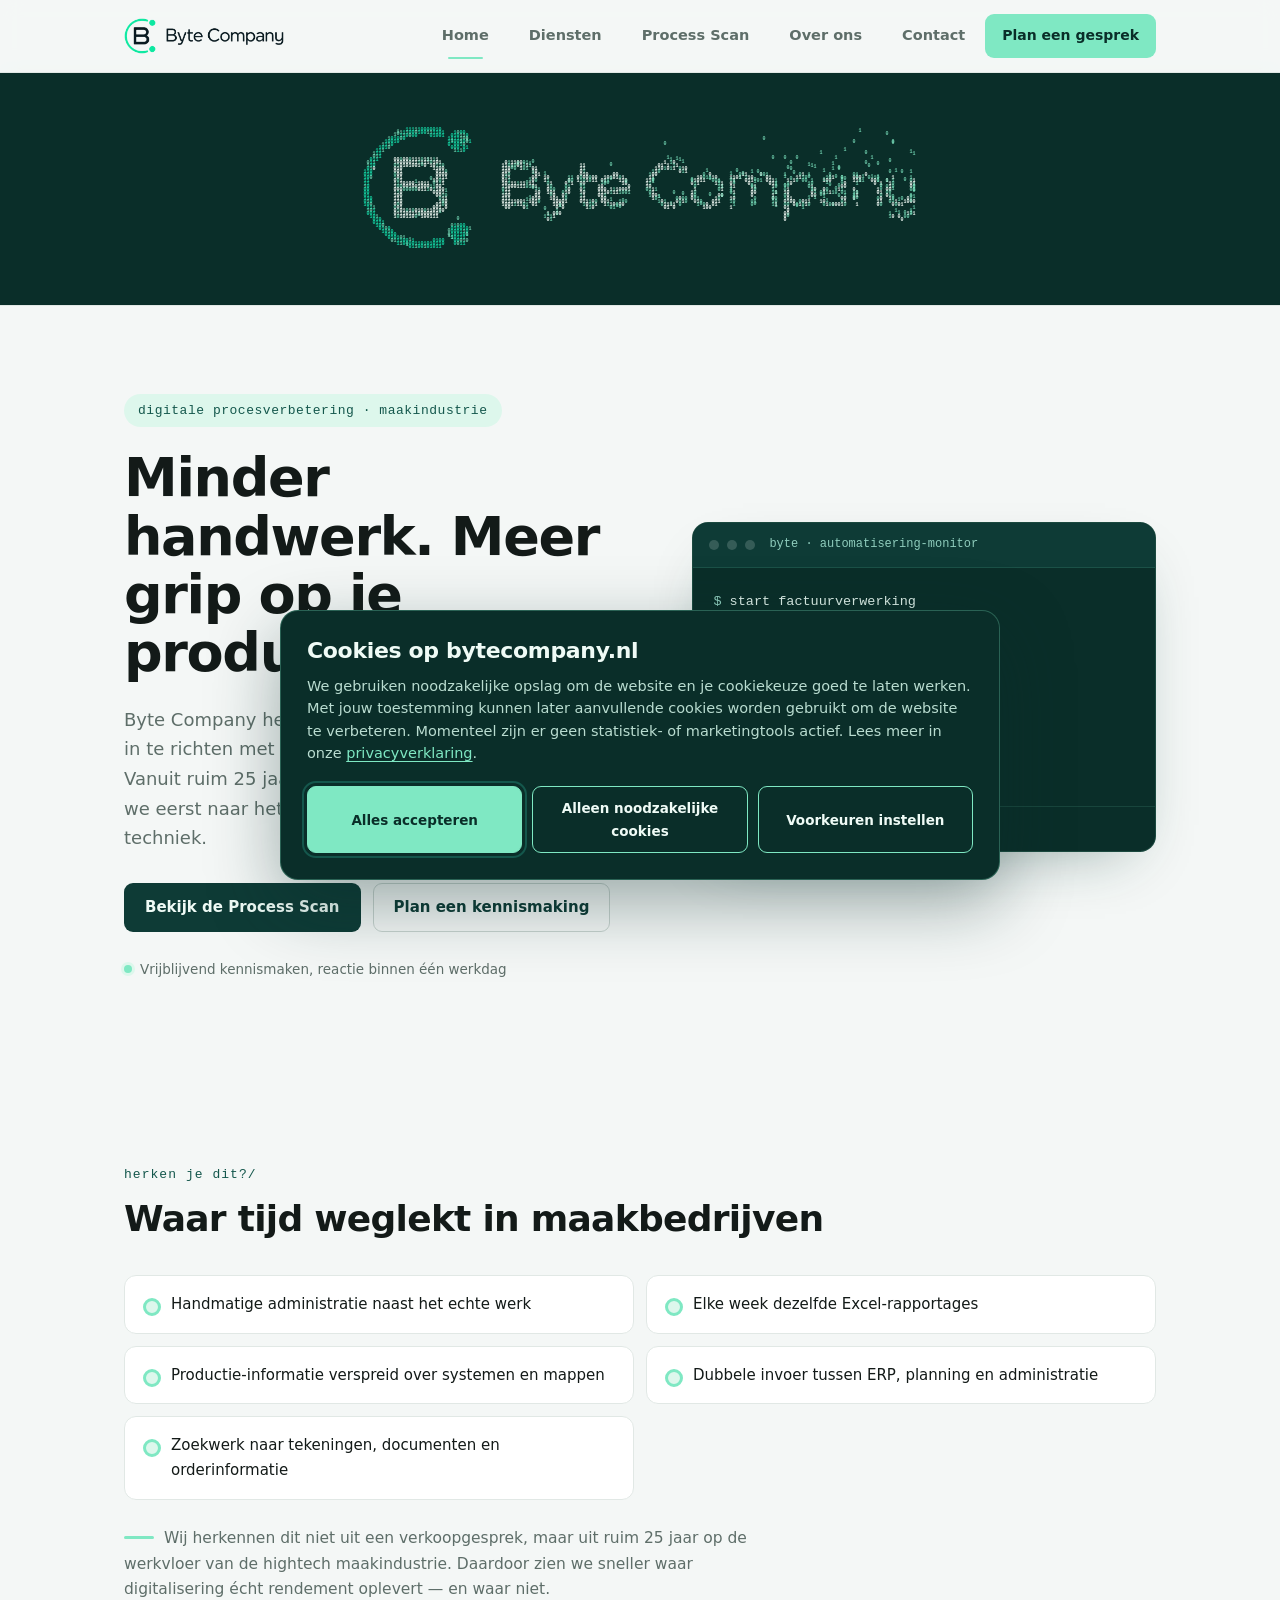
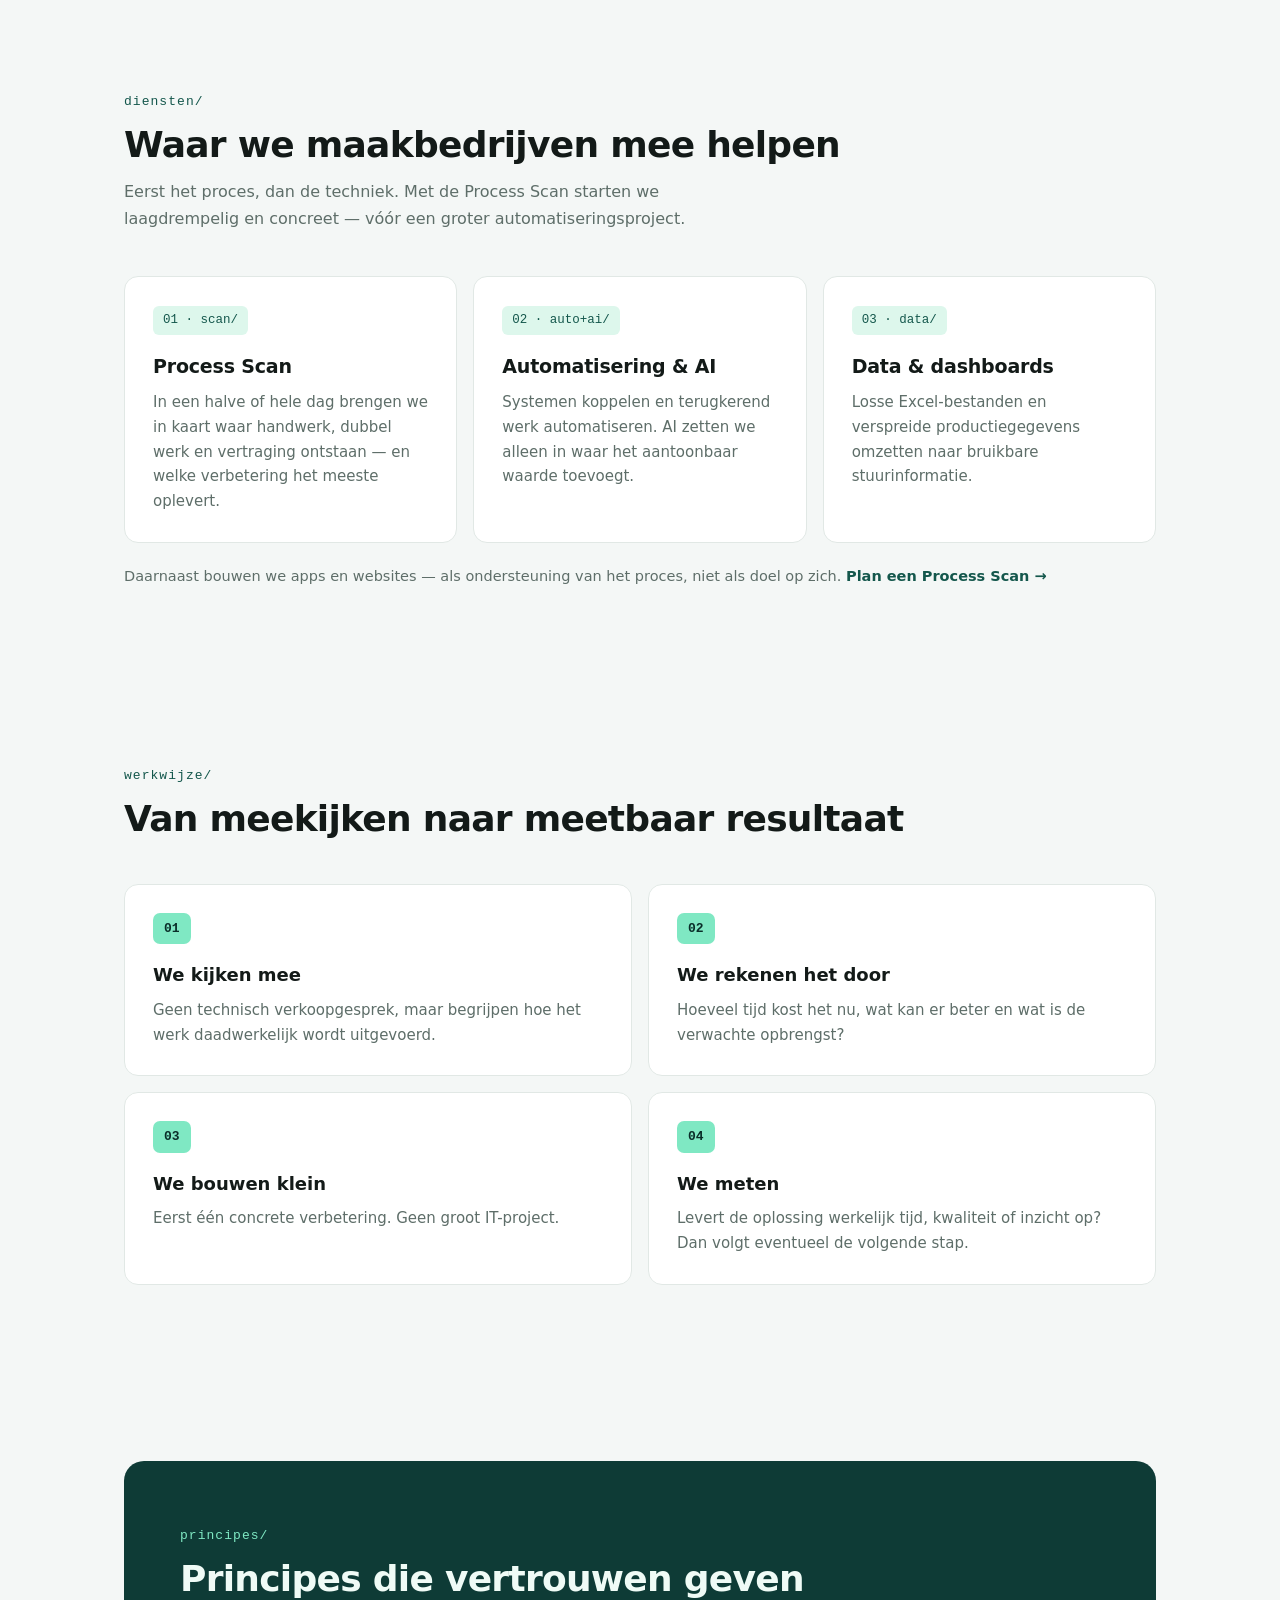
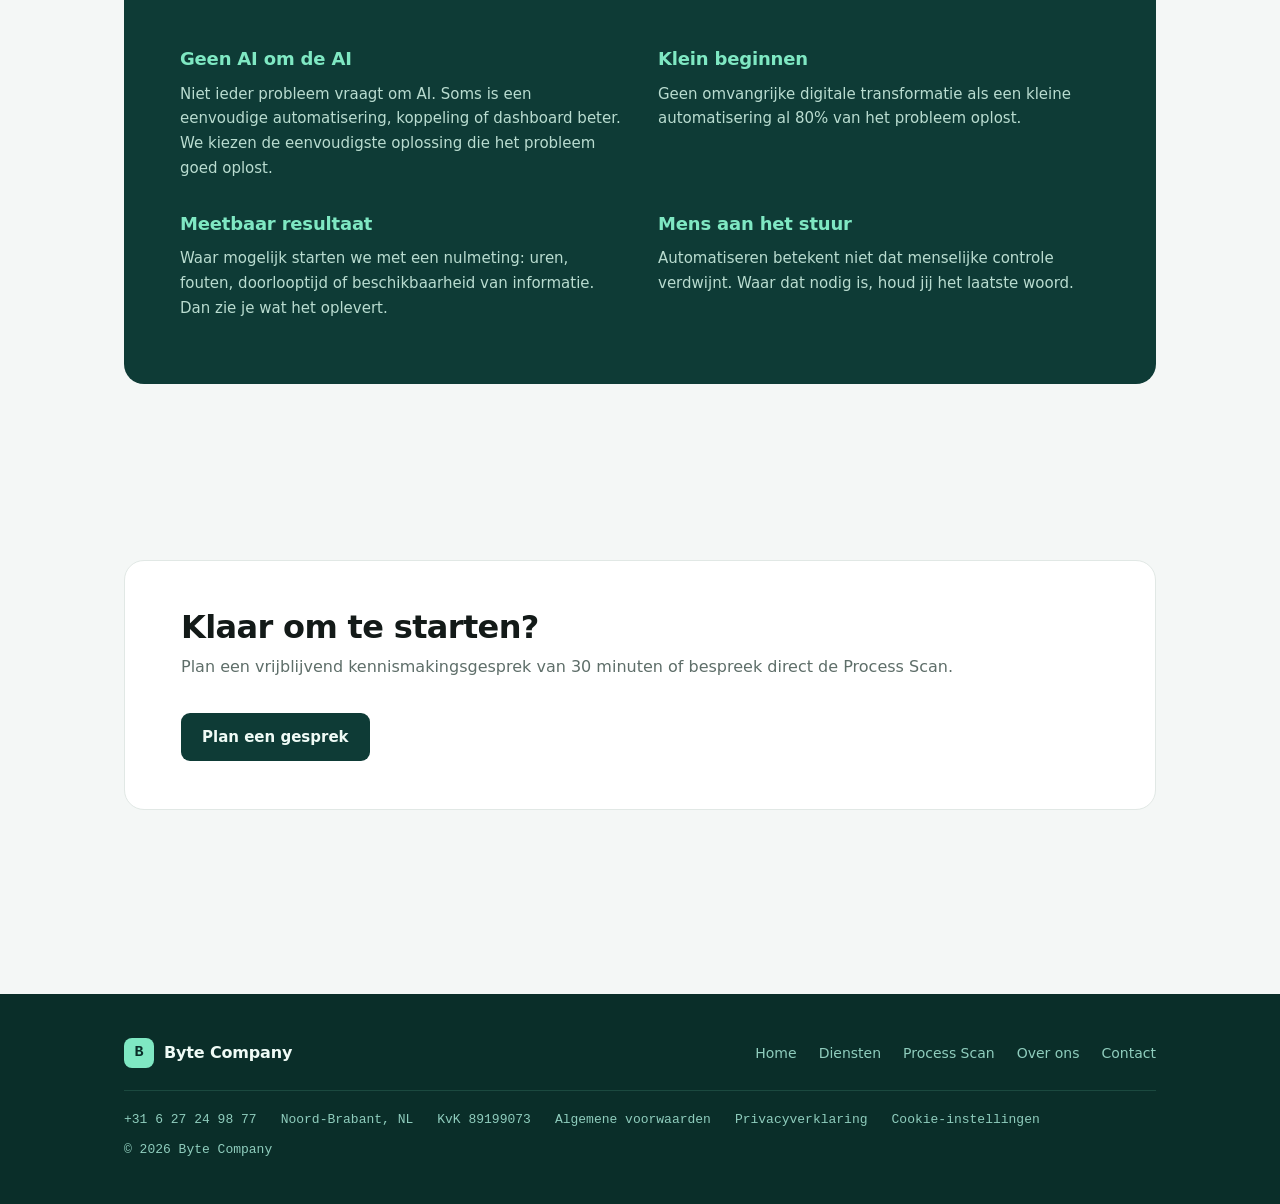
==== commit c7290429: "Privacy, cookies en contactmogelijkheden verbeterd Privacyverklaring toegevoegd in de huisstijl van " ====
--- a/index.html
+++ b/index.html
@@ -216,6 +216,7 @@
 .logo-rain{position:relative;background:var(--pine-deep);height:clamp(190px,26vh,260px);overflow:hidden;border-bottom:1px solid var(--line)}
 .logo-rain canvas{position:absolute;inset:0;width:100%;height:100%;display:block}
 </style>
+<link rel="stylesheet" href="privacy-cookies.css">
 </head>
 <body>
 
@@ -397,6 +398,8 @@
       <span>Noord-Brabant, NL</span>
       <span>KvK 89199073</span>
       <a href="voorwaarden.html">Algemene voorwaarden</a>
+      <a href="privacy.html">Privacyverklaring</a>
+      <button class="cookie-settings-link" type="button" data-cookie-settings>Cookie-instellingen</button>
       <span>© 2026 Byte Company</span>
     </div>
   </div>
@@ -694,5 +697,6 @@
   addEventListener("load",size);size();
 })();
 </script>
+<script src="privacy-cookies.js"></script>
 </body>
 </html>
--- a/privacy-cookies.css
+++ b/privacy-cookies.css
@@ -0,0 +1,30 @@
+/* Gedeelde privacy- en cookie-interface */
+.cookie-settings-link{appearance:none;background:none;border:0;color:inherit;font:inherit;padding:0;cursor:pointer}
+.cookie-settings-link:hover{color:#EFFBF6}
+.cookie-layer{position:fixed;inset:0;z-index:1000;pointer-events:none;display:flex;align-items:flex-end;justify-content:center;padding:20px}
+.cookie-layer[hidden]{display:none}
+.cookie-panel{pointer-events:auto;width:min(720px,100%);max-height:min(680px,calc(100vh - 40px));overflow:auto;background:#0A2E29;color:#EFFBF6;border:1px solid rgba(127,232,195,.28);border-radius:18px;padding:26px;box-shadow:0 24px 70px rgba(10,46,41,.38)}
+.cookie-panel-head{display:flex;align-items:flex-start;justify-content:space-between;gap:20px}
+.cookie-panel h2{font-size:22px;line-height:1.25;letter-spacing:-.015em}
+.cookie-panel p{margin-top:10px;color:#B9DCD0;font-size:14.5px;line-height:1.55}
+.cookie-panel a{color:#7FE8C3;text-decoration:underline;text-underline-offset:3px}
+.cookie-close{display:grid;place-items:center;flex:0 0 auto;width:36px;height:36px;border:1px solid rgba(127,232,195,.3);border-radius:9px;background:transparent;color:#EFFBF6;font:inherit;font-size:22px;line-height:1;cursor:pointer}
+.cookie-actions{display:grid;grid-template-columns:repeat(3,1fr);gap:10px;margin-top:22px}
+.cookie-action{display:inline-flex;align-items:center;justify-content:center;min-height:44px;border-radius:9px;border:1px solid #7FE8C3;padding:10px 14px;font:inherit;font-size:13.5px;font-weight:700;cursor:pointer;text-align:center}
+.cookie-action.primary{background:#7FE8C3;color:#0A2E29}
+.cookie-action.secondary{background:transparent;color:#EFFBF6}
+.cookie-action:hover{transform:translateY(-1px)}
+.cookie-preferences{margin-top:20px;border-top:1px solid rgba(127,232,195,.2);padding-top:8px}
+.cookie-option{display:grid;grid-template-columns:1fr auto;gap:16px;align-items:start;padding:14px 0;border-bottom:1px solid rgba(127,232,195,.14)}
+.cookie-option strong{display:block;font-size:14.5px}
+.cookie-option span{display:block;margin-top:2px;color:#B9DCD0;font-size:13px;line-height:1.45}
+.cookie-option input{width:20px;height:20px;margin-top:2px;accent-color:#7FE8C3}
+.cookie-toast{position:fixed;left:50%;bottom:22px;z-index:1001;transform:translate(-50%,18px);background:#0E3B36;color:#EFFBF6;border:1px solid rgba(127,232,195,.35);border-radius:10px;padding:11px 16px;box-shadow:0 14px 36px rgba(10,46,41,.3);font-size:14px;font-weight:600;opacity:0;pointer-events:none;transition:opacity .2s,transform .2s}
+.cookie-toast.show{opacity:1;transform:translate(-50%,0)}
+@media (max-width:640px){
+  .cookie-layer{padding:10px}
+  .cookie-panel{max-height:calc(100vh - 20px);padding:22px 18px;border-radius:15px}
+  .cookie-actions{grid-template-columns:1fr}
+  .cookie-action{width:100%}
+}
+@media (prefers-reduced-motion:reduce){.cookie-action,.cookie-toast{transition:none}}
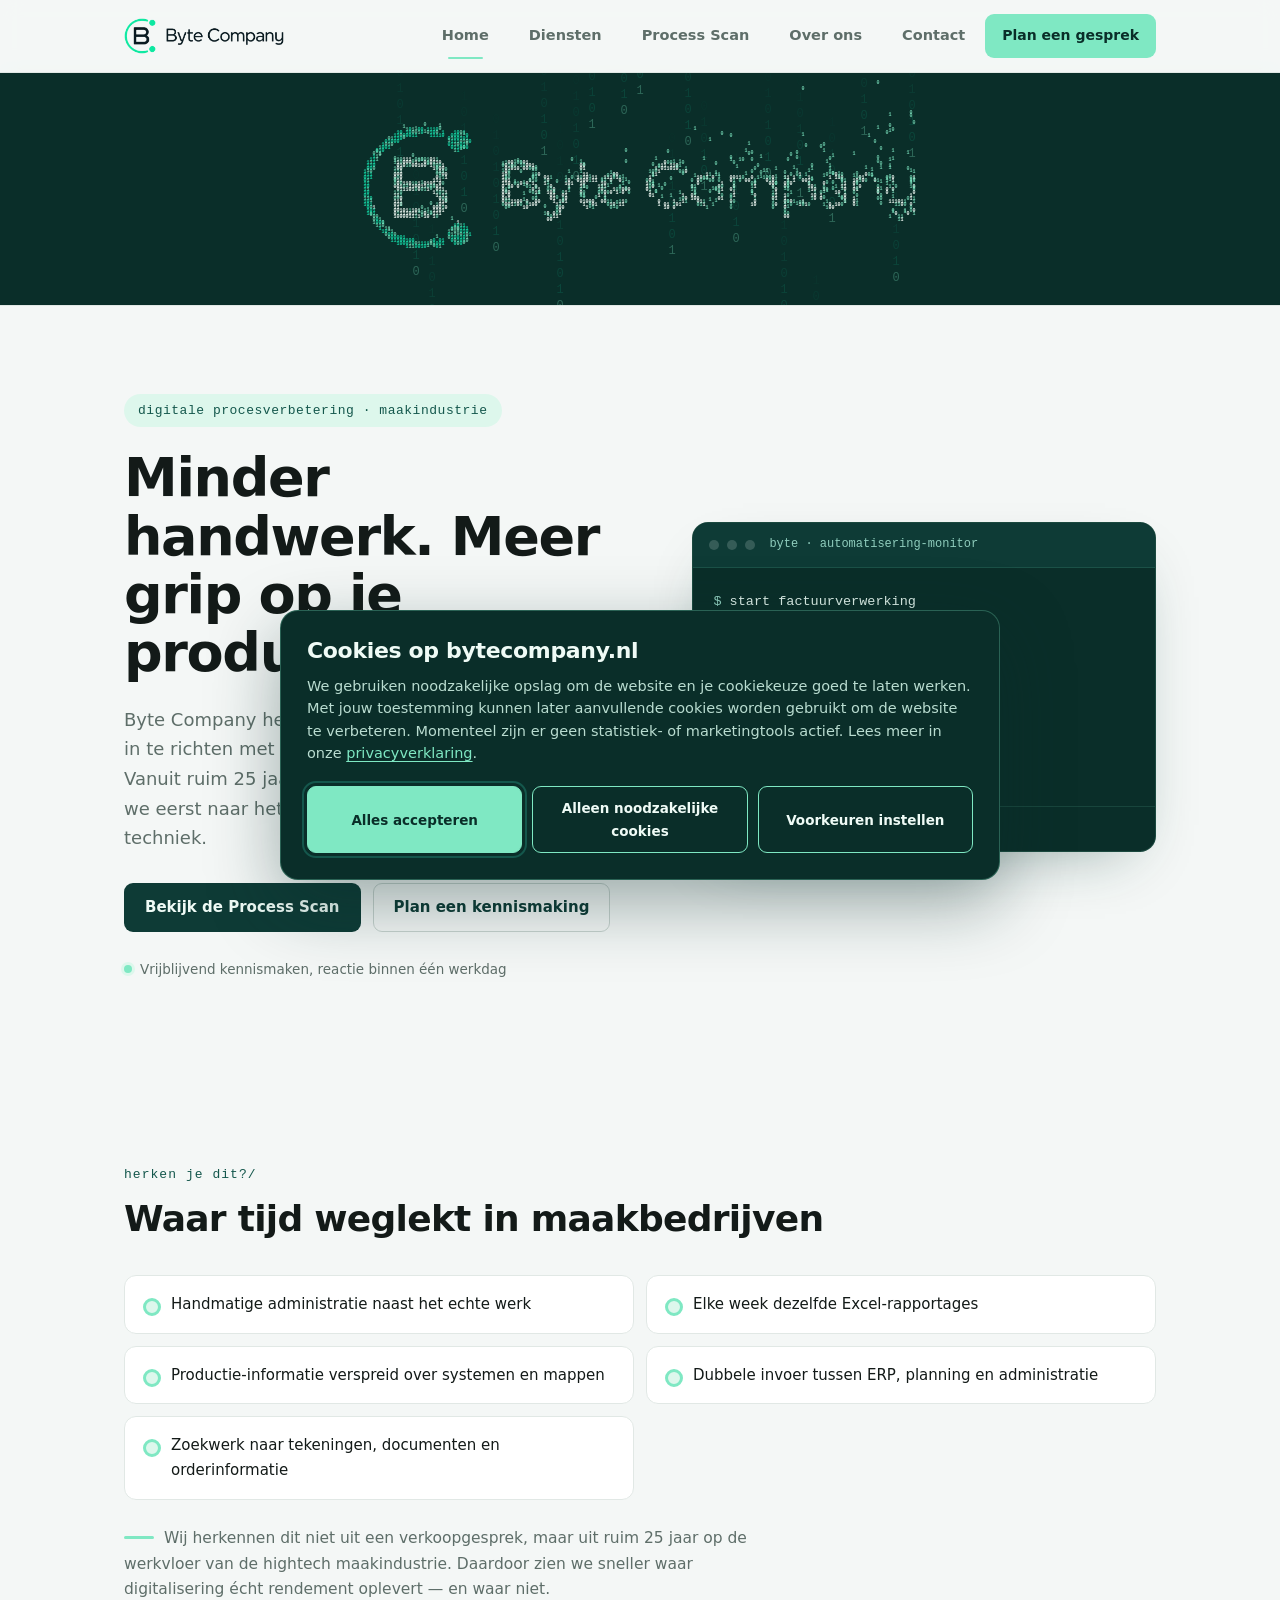
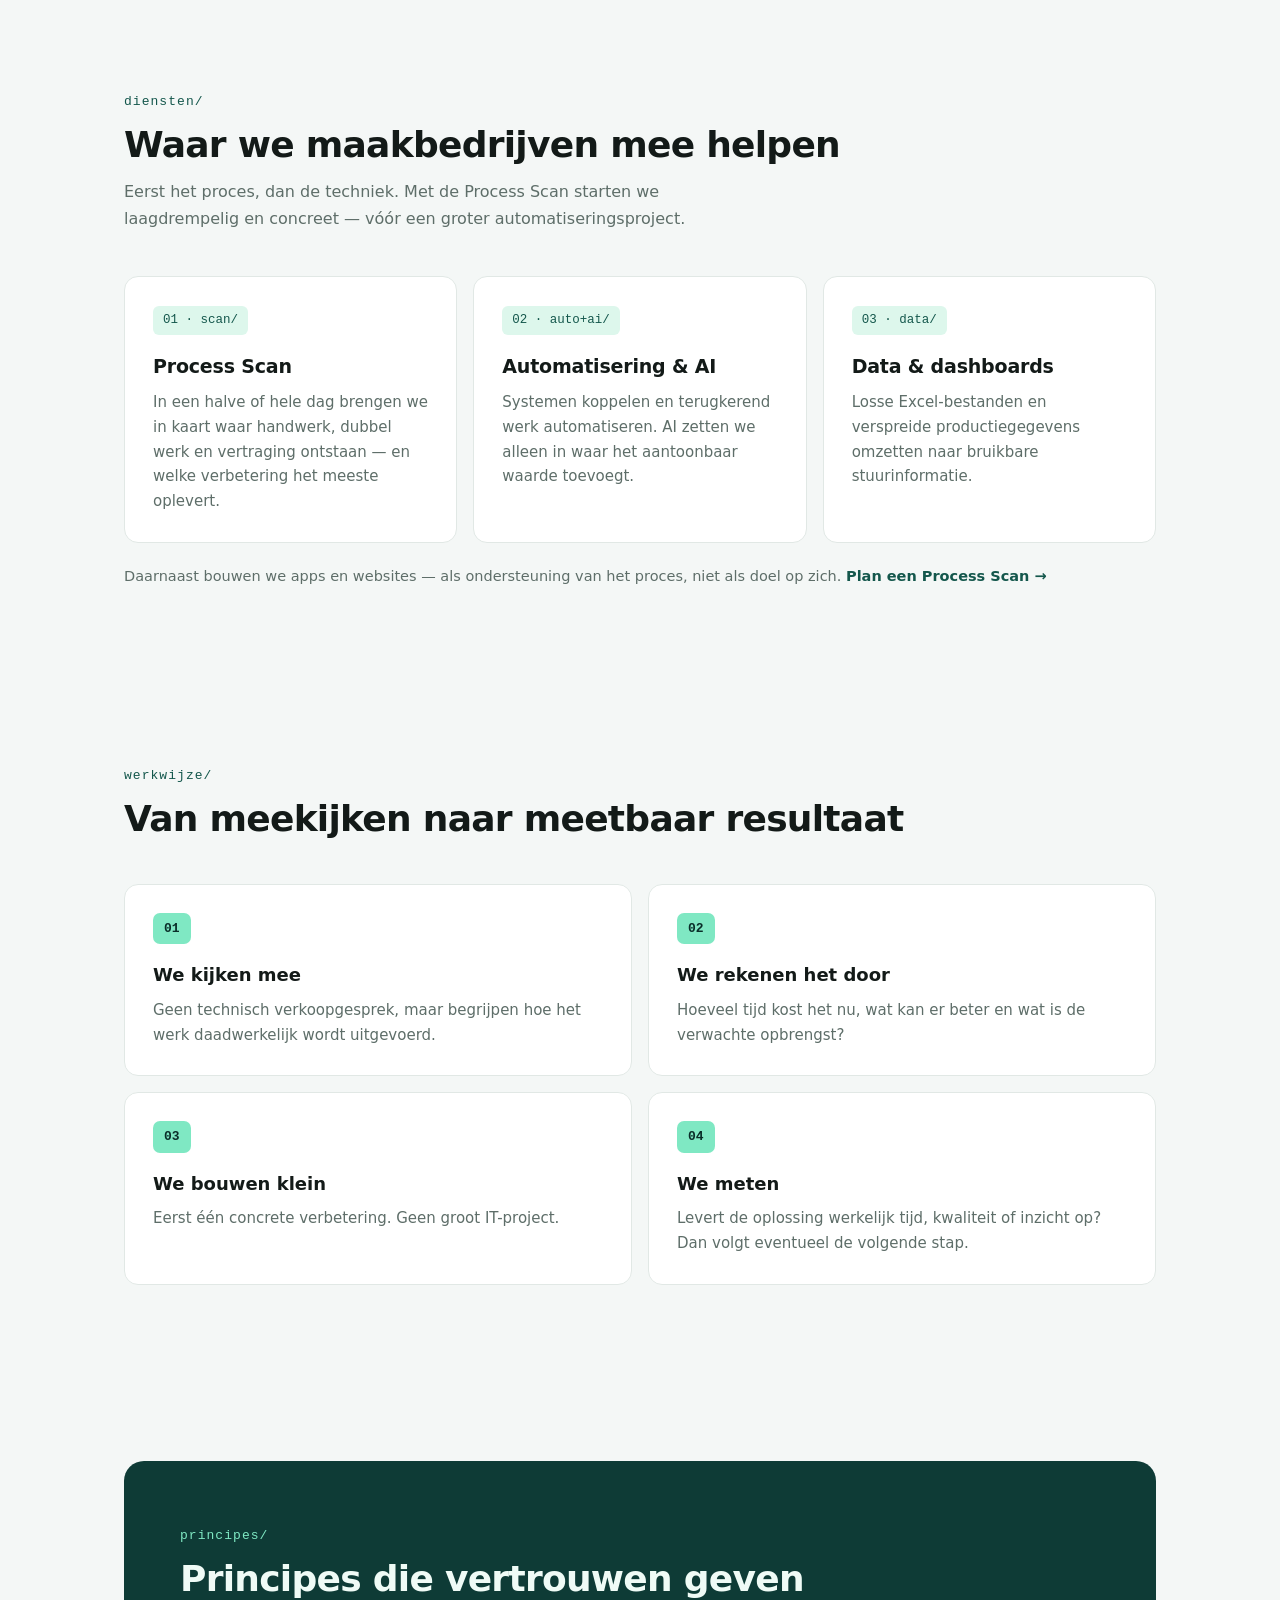
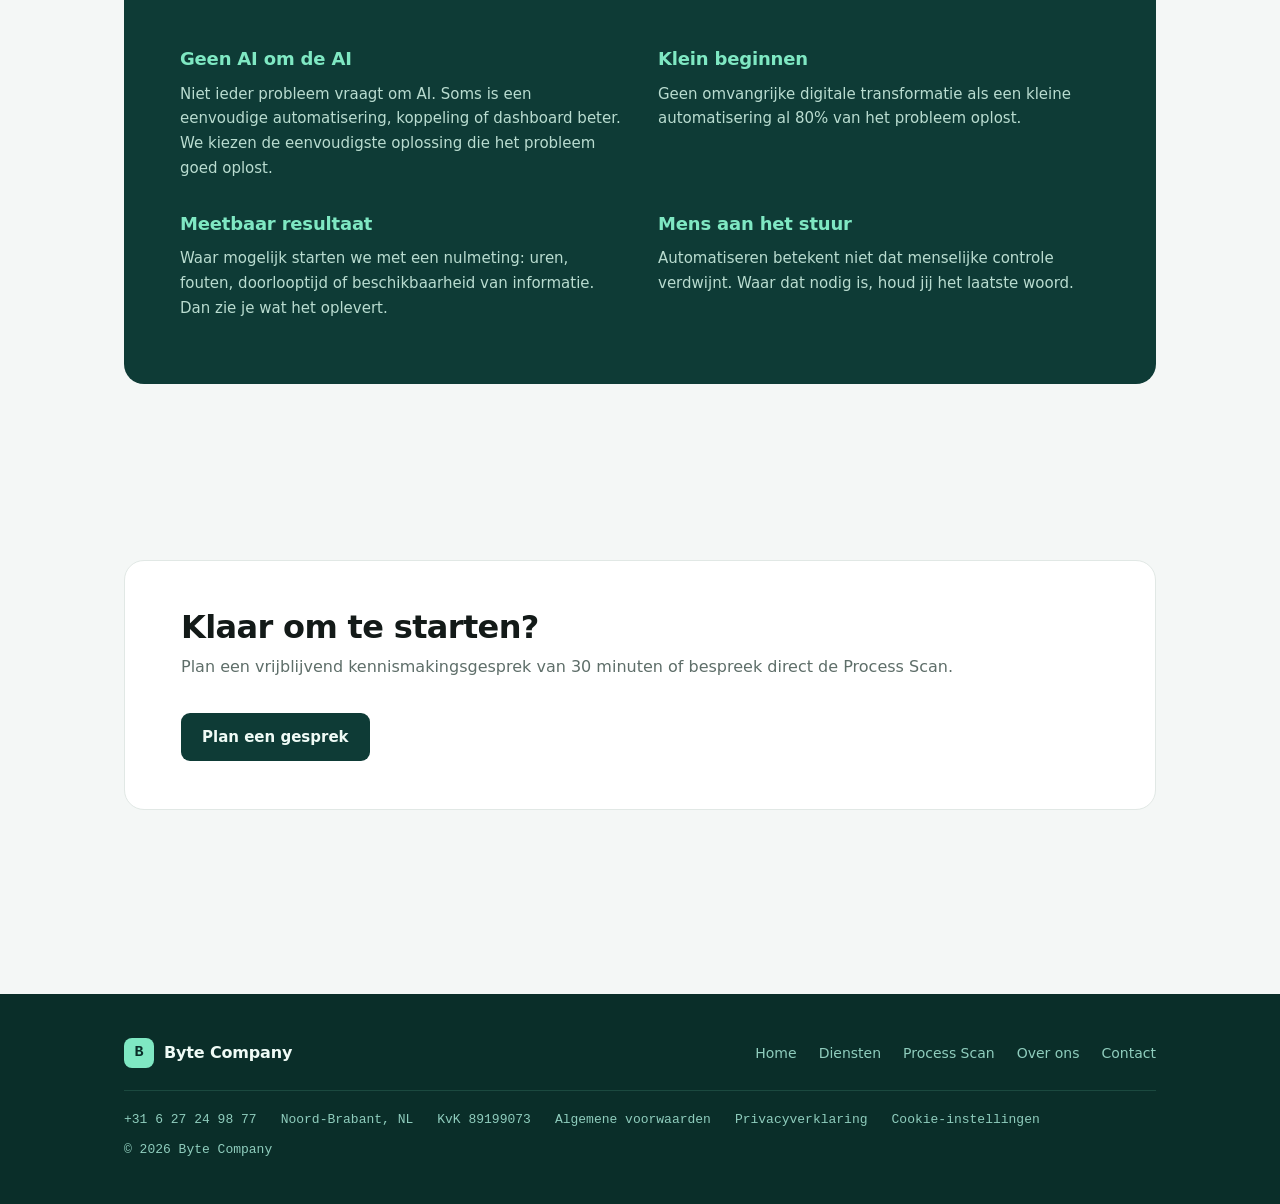
==== commit bf2c1ef8: "UX: halve mouse lag; glow-only op subpaginas; fix scroll-position" ====
--- a/index.html
+++ b/index.html
@@ -644,56 +644,64 @@
   var MONO='ui-monospace,"SF Mono","Cascadia Code",Consolas,Menlo,monospace';
   var cv=document.createElement("canvas");
   cv.setAttribute("aria-hidden","true");
-  cv.style.cssText="position:absolute;top:0;left:0;width:100%;pointer-events:none;z-index:40";
+  cv.style.cssText="position:fixed;top:0;left:0;width:100%;height:100%;pointer-events:none;z-index:40";
   document.body.appendChild(cv);
   var ctx=cv.getContext("2d");if(!ctx)return;
   var DPR=Math.min(devicePixelRatio||1,2);
-  var W,H,bandTop,bandBot,grid=[],GS=15,mx=-9999,my=-9999,sx=-9999,sy=-9999,raf=null;
+  var W,heroH,viewH,bandTop,bandBot,grid=[],GS=15,mx=-9999,my=-9999,sx=-9999,sy=-9999,raf=null;
   function size(){
     W=document.documentElement.clientWidth;
-    H=hero.offsetTop+hero.offsetHeight;
+    heroH=hero.offsetTop+hero.offsetHeight; // top section bottom (page coord)
+    viewH = window.innerHeight;
     bandTop=band.offsetTop;bandBot=bandTop+band.offsetHeight;
-    cv.style.height=H+"px";
-    cv.width=Math.round(W*DPR);cv.height=Math.round(H*DPR);
+    cv.width=Math.round(W*DPR);cv.height=Math.round(viewH*DPR);
     ctx.setTransform(DPR,0,0,DPR,0,0);
     grid=[];
-    for(var y=GS/2;y<H;y+=GS)for(var x=GS/2;x<W;x+=GS)grid.push({x:x,y:y,ch:Math.random()<0.5?"1":"0",fl:Math.random()*10});
+    for(var y=GS/2;y<heroH;y+=GS)for(var x=GS/2;x<W;x+=GS)grid.push({x:x,y:y,ch:Math.random()<0.5?"1":"0",fl:Math.random()*10});
   }
   function frame(now){
     raf=null;
-    ctx.clearRect(0,0,W,H);
-    if(my>=0&&my<=H){
+    ctx.clearRect(0,0,W,viewH);
+    if(my>=0){
       if(sx<-1000){sx=mx;sy=my;}
-      sx+=(mx-sx)*0.10;sy+=(my-sy)*0.10;
-      var t=now/1000,dark=sy>=bandTop-40&&sy<=bandBot+40;
+      sx+=(mx-sx)*0.20;sy+=(my-sy)*0.20;
+      var t=now/1000;
+      var pageCursorY = sy + window.scrollY;
+      var pageCursorX = sx + window.scrollX;
+      var dark = pageCursorY>=bandTop-40 && pageCursorY<=bandBot+40;
       var R=140;
       ctx.font="12px "+MONO;ctx.textAlign="center";ctx.textBaseline="middle";
-      for(var i=0;i<grid.length;i++){var g=grid[i];
-        var dx=g.x-sx,dy=g.y-sy,d2=dx*dx+dy*dy;
-        if(d2>R*R)continue;
-        var d=Math.sqrt(d2),inBand=g.y>=bandTop&&g.y<=bandBot;
-        var a=Math.pow(1-d/R,1.6)*(inBand?0.5:0.30);
-        if(((t*3+g.fl)|0)%7===0)g.ch=Math.random()<0.5?"1":"0";
-        ctx.globalAlpha=a;
-        ctx.fillStyle=inBand?(d<30?"#7FE8C3":"#14D3A3"):(d<30?"#14574C":"#2E7A66");
-        ctx.fillText(g.ch,g.x,g.y);
+      // draw digits only when smoothed page-cursor is within the top section
+      if(pageCursorY<=heroH){
+        for(var i=0;i<grid.length;i++){var g=grid[i];
+          var dx = g.x - pageCursorX, dy = g.y - pageCursorY, d2 = dx*dx + dy*dy;
+          if(d2>R*R) continue;
+          var d=Math.sqrt(d2), inBand = g.y>=bandTop && g.y<=bandBot;
+          var a=Math.pow(1-d/R,1.6)*(inBand?0.5:0.30);
+          if(((t*3+g.fl)|0)%7===0) g.ch = Math.random()<0.5?"1":"0";
+          ctx.globalAlpha = a;
+          ctx.fillStyle = inBand ? (d<30?"#7FE8C3":"#14D3A3") : (d<30?"#14574C":"#2E7A66");
+          // draw at viewport coordinates
+          ctx.fillText(g.ch, g.x - window.scrollX, g.y - window.scrollY);
+        }
       }
-      var GR=dark?160:120;
-      var grd=ctx.createRadialGradient(sx,sy,0,sx,sy,GR);
-      grd.addColorStop(0,dark?"rgba(127,232,195,0.30)":"rgba(20,211,163,0.16)");
-      grd.addColorStop(0.35,dark?"rgba(127,232,195,0.12)":"rgba(20,211,163,0.07)");
-      grd.addColorStop(1,"rgba(127,232,195,0)");
+      var GR = dark?160:120;
+      var grd = ctx.createRadialGradient(sx,sy,0,sx,sy,GR);
+      grd.addColorStop(0, dark?"rgba(127,232,195,0.30)":"rgba(20,211,163,0.16)");
+      grd.addColorStop(0.35, dark?"rgba(127,232,195,0.12)":"rgba(20,211,163,0.07)");
+      grd.addColorStop(1, "rgba(127,232,195,0)");
       ctx.globalAlpha=1;ctx.fillStyle=grd;ctx.fillRect(sx-GR,sy-GR,GR*2,GR*2);
       raf=requestAnimationFrame(frame);
     }
   }
   function kick(){if(raf===null)raf=requestAnimationFrame(frame);}
   addEventListener("pointermove",function(e){
-    mx=e.pageX;my=e.pageY;
-    if(my<=H)kick();else{ctx.clearRect(0,0,W,H);}
+    mx=e.clientX;my=e.clientY;
+    if(my>=0 && my<=window.innerHeight) kick(); else { ctx.clearRect(0,0,W,viewH); }
   },{passive:true});
-  addEventListener("pointerleave",function(){mx=-9999;my=-9999;sx=-9999;sy=-9999;ctx.clearRect(0,0,W,H);});
+  addEventListener("pointerleave",function(){mx=-9999;my=-9999;sx=-9999;sy=-9999;ctx.clearRect(0,0,W,viewH);});
   var rt;addEventListener("resize",function(){clearTimeout(rt);rt=setTimeout(size,150);});
+  addEventListener("scroll",function(){ /* keep canvas/draw positions in sync when scrolling */ if(raf===null) { /* no-op, next pointermove will render */ } });
   addEventListener("load",size);size();
 })();
 </script>
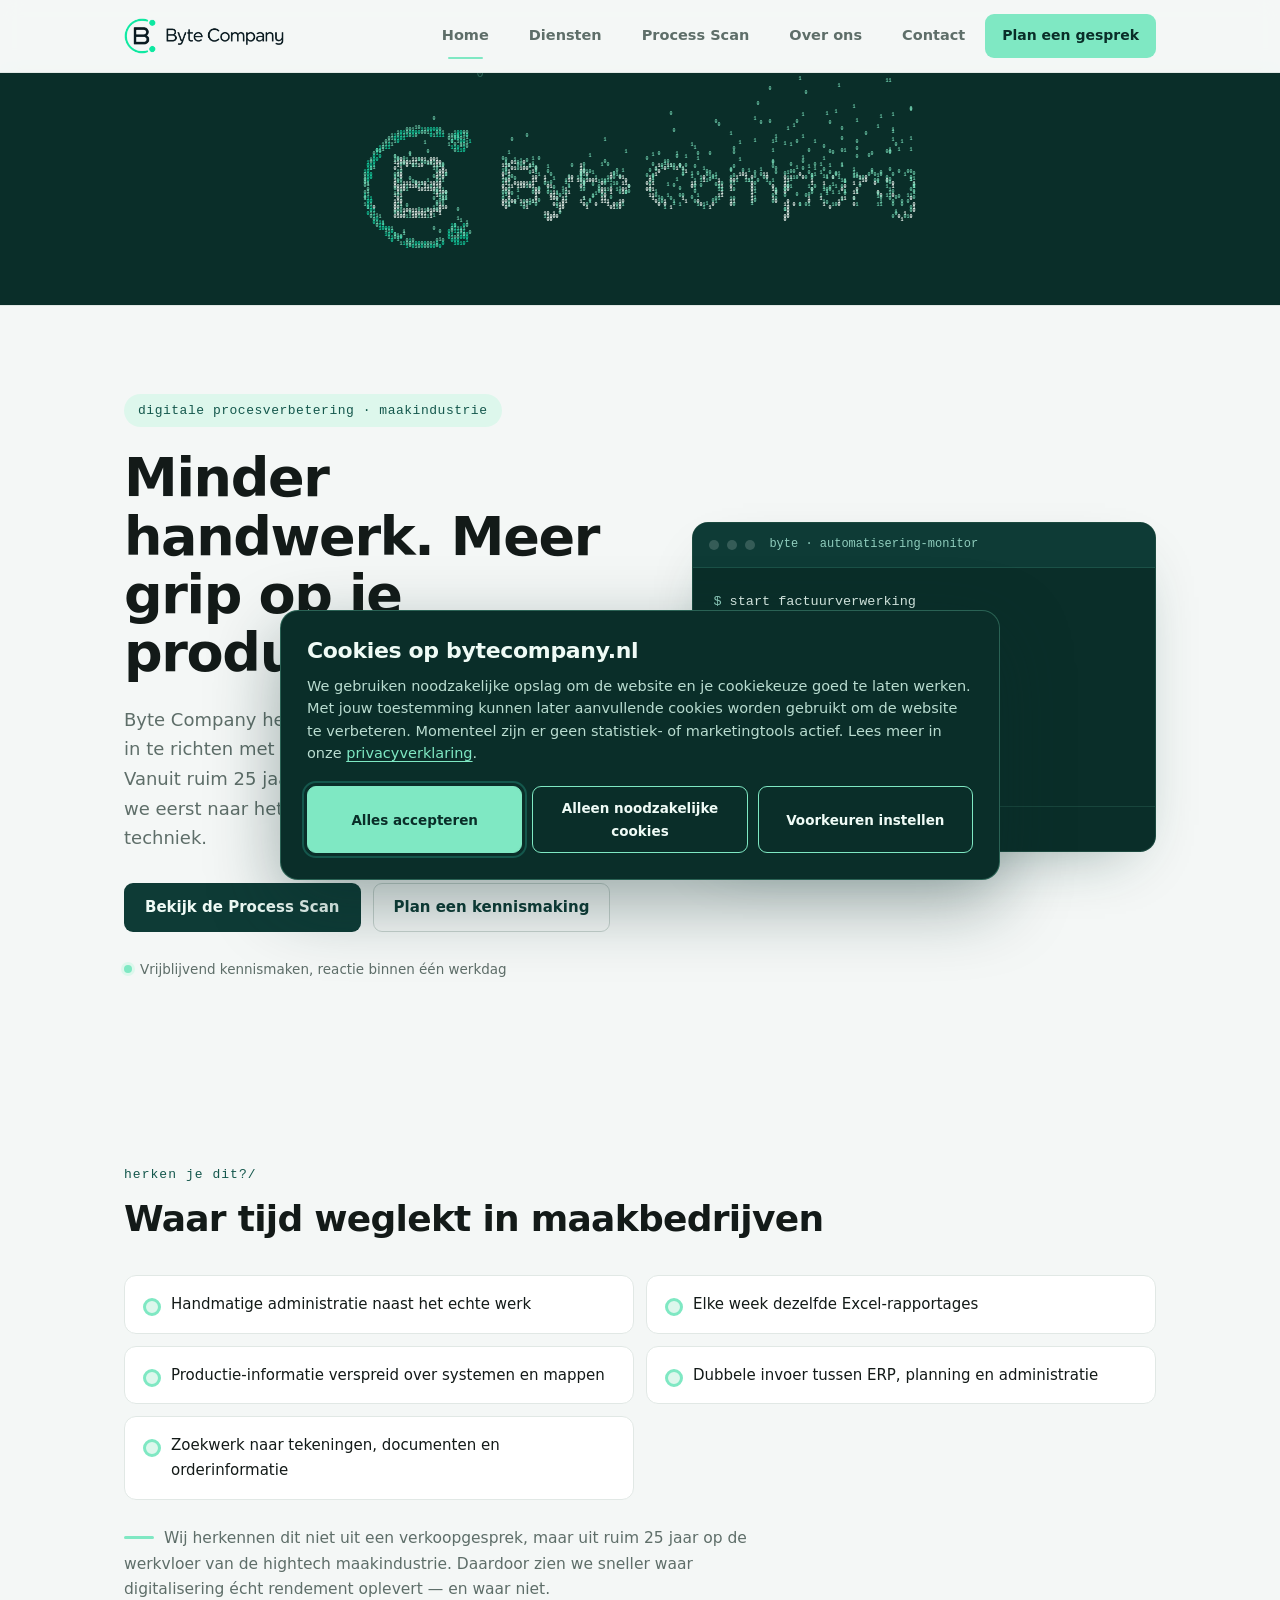
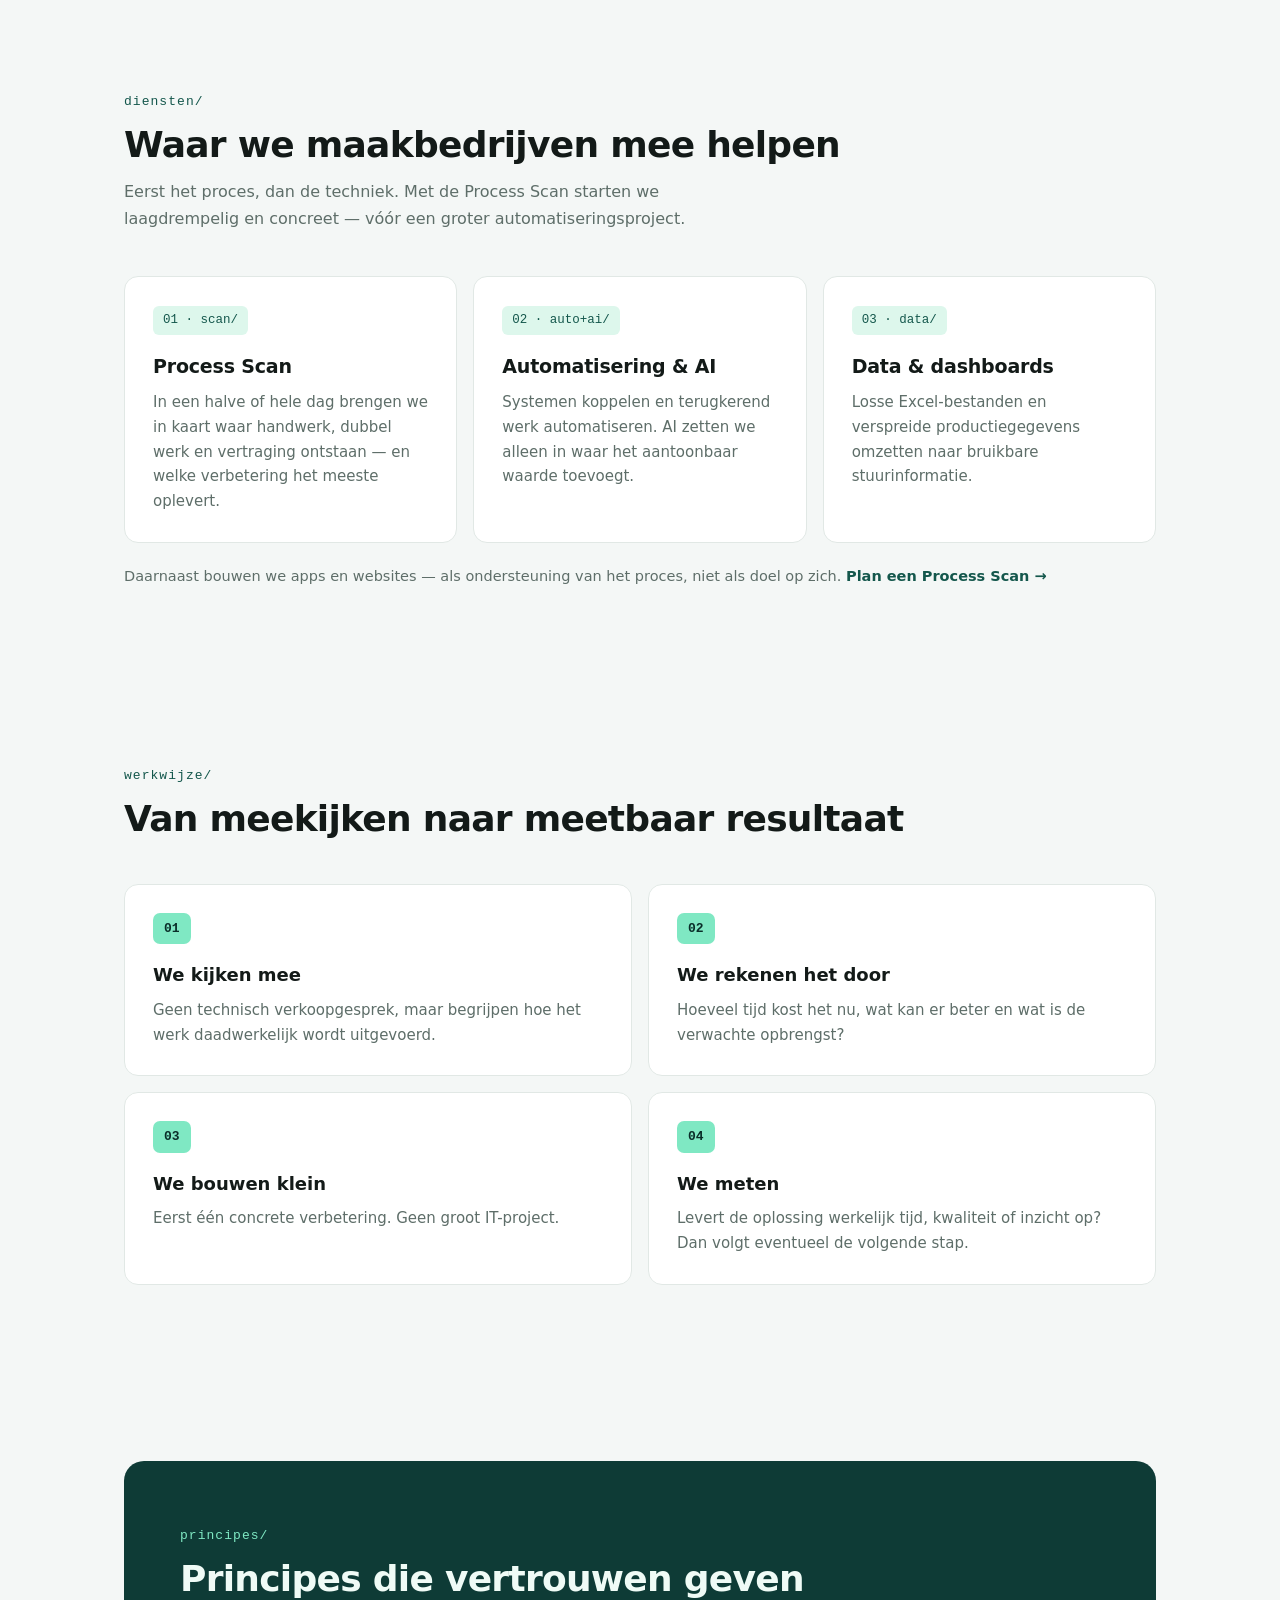
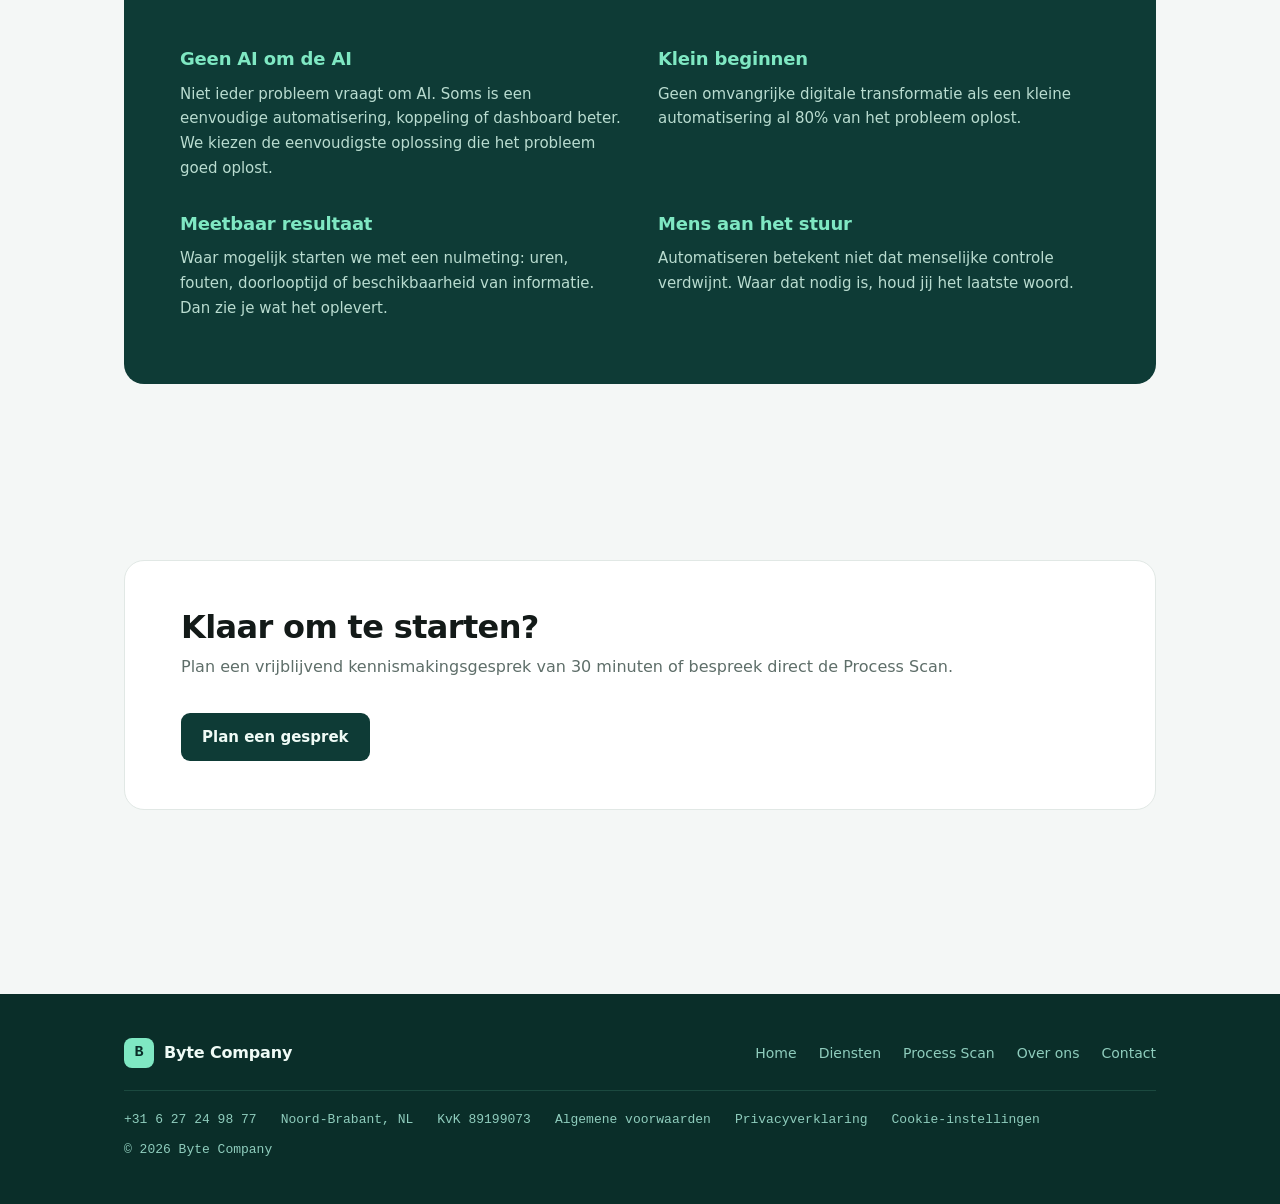
==== commit 3570ebf9: "Cursoranimatie directer en hero-logo scherper De glow en de 0/1-cijfers liepen merkbaar achter op de" ====
--- a/index.html
+++ b/index.html
@@ -518,7 +518,7 @@
     W=bandEl.clientWidth;H=bandEl.clientHeight;
     cv.width=Math.round(W*DPR);cv.height=Math.round(H*DPR);
     ctx.setTransform(DPR,0,0,DPR,0,0);
-    logoW=Math.min(560,W-48);logoH=logoW*img.height/img.width;
+    logoW=Math.min(560,W-48);logoH=Math.round(logoW*img.height/img.width);
     ox=Math.round((W-logoW)/2);oy=Math.round((H-logoH)/2);
     step=logoW>440?3:2;
     var s=document.createElement("canvas");
@@ -549,14 +549,24 @@
     finalCv=document.createElement("canvas");
     finalCv.width=Math.round(logoW*DPR);finalCv.height=Math.round(logoH*DPR);
     var fx=finalCv.getContext("2d");
+    fx.imageSmoothingEnabled=true;fx.imageSmoothingQuality="high";
     fx.drawImage(img,0,0,finalCv.width,finalCv.height);
     return true;
+  }
+
+  // blit het eindlogo 1:1 in device-pixels: geen tweede resample, dus maximaal scherp
+  function blitLogo(alpha){
+    ctx.save();
+    ctx.setTransform(1,0,0,1,0,0);
+    ctx.globalAlpha=alpha;
+    ctx.drawImage(finalCv,Math.round(ox*DPR),Math.round(oy*DPR));
+    ctx.restore();
   }
 
   function drawFinal(){
     ctx.clearRect(0,0,W,H);
     ctx.globalAlpha=1;
-    ctx.drawImage(finalCv,ox,oy,logoW,logoH);
+    blitLogo(1);
   }
 
   function frame(now){
@@ -605,8 +615,7 @@
     }
 
     if(ease>0){
-      ctx.globalAlpha=ease;
-      ctx.drawImage(finalCv,ox,oy,logoW,logoH);
+      blitLogo(ease);
       ctx.globalAlpha=1;
     }
 
@@ -648,7 +657,20 @@
   document.body.appendChild(cv);
   var ctx=cv.getContext("2d");if(!ctx)return;
   var DPR=Math.min(devicePixelRatio||1,2);
-  var W,heroH,viewH,bandTop,bandBot,grid=[],GS=15,mx=-9999,my=-9999,sx=-9999,sy=-9999,raf=null;
+  var W,heroH,viewH,bandTop,bandBot,grid=[],GS=15,gcols=0,growsN=0,mx=-9999,my=-9999,sx=-9999,sy=-9999,raf=null;
+  var SMOOTH=0.29;                       // was 0.20 -> ~40% minder naloop op de muis
+  var R=140,GR_DARK=160,GR_LIGHT=120;
+  var MARGIN=Math.max(R,GR_DARK)+12;     // marge voor het te wissen gebied
+  var gradDark=null,gradLight=null;
+  var px=0,py=0,pw=0,ph=0;               // vorige dirty rect
+  function mkGrad(radius,dark){
+    var g=ctx.createRadialGradient(0,0,0,0,0,radius);
+    g.addColorStop(0, dark?"rgba(127,232,195,0.30)":"rgba(20,211,163,0.16)");
+    g.addColorStop(0.35, dark?"rgba(127,232,195,0.12)":"rgba(20,211,163,0.07)");
+    g.addColorStop(1, "rgba(127,232,195,0)");
+    return g;
+  }
+  function clearAll(){ctx.clearRect(0,0,W,viewH);pw=0;}
   function size(){
     W=document.documentElement.clientWidth;
     heroH=hero.offsetTop+hero.offsetHeight; // top section bottom (page coord)
@@ -656,24 +678,34 @@
     bandTop=band.offsetTop;bandBot=bandTop+band.offsetHeight;
     cv.width=Math.round(W*DPR);cv.height=Math.round(viewH*DPR);
     ctx.setTransform(DPR,0,0,DPR,0,0);
-    grid=[];
-    for(var y=GS/2;y<heroH;y+=GS)for(var x=GS/2;x<W;x+=GS)grid.push({x:x,y:y,ch:Math.random()<0.5?"1":"0",fl:Math.random()*10});
+    gradDark=mkGrad(GR_DARK,true);gradLight=mkGrad(GR_LIGHT,false);
+    grid=[];gcols=0;growsN=0;
+    for(var x0=GS/2;x0<W;x0+=GS)gcols++;
+    for(var y=GS/2;y<heroH;y+=GS){growsN++;
+      for(var x=GS/2;x<W;x+=GS)grid.push({x:x,y:y,ch:Math.random()<0.5?"1":"0",fl:Math.random()*10});
+    }
+    pw=0;
   }
   function frame(now){
     raf=null;
-    ctx.clearRect(0,0,W,viewH);
-    if(my>=0){
-      if(sx<-1000){sx=mx;sy=my;}
-      sx+=(mx-sx)*0.20;sy+=(my-sy)*0.20;
-      var t=now/1000;
-      var pageCursorY = sy + window.scrollY;
-      var pageCursorX = sx + window.scrollX;
-      var dark = pageCursorY>=bandTop-40 && pageCursorY<=bandBot+40;
-      var R=140;
+    if(pw>0){ctx.clearRect(px,py,pw,ph);pw=0;}   // alleen het vorige gebied wissen
+    if(my<0) return;
+    if(sx<-1000){sx=mx;sy=my;}
+    sx+=(mx-sx)*SMOOTH;sy+=(my-sy)*SMOOTH;
+    var t=now/1000;
+    var pageCursorY = sy + window.scrollY;
+    var pageCursorX = sx + window.scrollX;
+    var dark = pageCursorY>=bandTop-40 && pageCursorY<=bandBot+40;
+    // draw digits only when smoothed page-cursor is within the top section
+    if(pageCursorY<=heroH && grid.length){
       ctx.font="12px "+MONO;ctx.textAlign="center";ctx.textBaseline="middle";
-      // draw digits only when smoothed page-cursor is within the top section
-      if(pageCursorY<=heroH){
-        for(var i=0;i<grid.length;i++){var g=grid[i];
+      // alleen de cellen binnen de straal aflopen i.p.v. het hele raster
+      var c0=Math.max(0,Math.ceil((pageCursorX-R-GS/2)/GS));
+      var c1=Math.min(gcols-1,Math.floor((pageCursorX+R-GS/2)/GS));
+      var r0=Math.max(0,Math.ceil((pageCursorY-R-GS/2)/GS));
+      var r1=Math.min(growsN-1,Math.floor((pageCursorY+R-GS/2)/GS));
+      for(var r=r0;r<=r1;r++){var base=r*gcols;
+        for(var c=c0;c<=c1;c++){var g=grid[base+c];
           var dx = g.x - pageCursorX, dy = g.y - pageCursorY, d2 = dx*dx + dy*dy;
           if(d2>R*R) continue;
           var d=Math.sqrt(d2), inBand = g.y>=bandTop && g.y<=bandBot;
@@ -685,21 +717,22 @@
           ctx.fillText(g.ch, g.x - window.scrollX, g.y - window.scrollY);
         }
       }
-      var GR = dark?160:120;
-      var grd = ctx.createRadialGradient(sx,sy,0,sx,sy,GR);
-      grd.addColorStop(0, dark?"rgba(127,232,195,0.30)":"rgba(20,211,163,0.16)");
-      grd.addColorStop(0.35, dark?"rgba(127,232,195,0.12)":"rgba(20,211,163,0.07)");
-      grd.addColorStop(1, "rgba(127,232,195,0)");
-      ctx.globalAlpha=1;ctx.fillStyle=grd;ctx.fillRect(sx-GR,sy-GR,GR*2,GR*2);
-      raf=requestAnimationFrame(frame);
     }
+    var GR = dark?GR_DARK:GR_LIGHT;
+    ctx.save();
+    ctx.translate(sx,sy);
+    ctx.globalAlpha=1;ctx.fillStyle=dark?gradDark:gradLight;
+    ctx.fillRect(-GR,-GR,GR*2,GR*2);
+    ctx.restore();
+    px=sx-MARGIN;py=sy-MARGIN;pw=MARGIN*2;ph=MARGIN*2;
+    raf=requestAnimationFrame(frame);
   }
   function kick(){if(raf===null)raf=requestAnimationFrame(frame);}
   addEventListener("pointermove",function(e){
     mx=e.clientX;my=e.clientY;
-    if(my>=0 && my<=window.innerHeight) kick(); else { ctx.clearRect(0,0,W,viewH); }
+    if(my>=0 && my<=window.innerHeight) kick(); else { clearAll(); }
   },{passive:true});
-  addEventListener("pointerleave",function(){mx=-9999;my=-9999;sx=-9999;sy=-9999;ctx.clearRect(0,0,W,viewH);});
+  addEventListener("pointerleave",function(){mx=-9999;my=-9999;sx=-9999;sy=-9999;clearAll();});
   var rt;addEventListener("resize",function(){clearTimeout(rt);rt=setTimeout(size,150);});
   addEventListener("scroll",function(){ /* keep canvas/draw positions in sync when scrolling */ if(raf===null) { /* no-op, next pointermove will render */ } });
   addEventListener("load",size);size();
